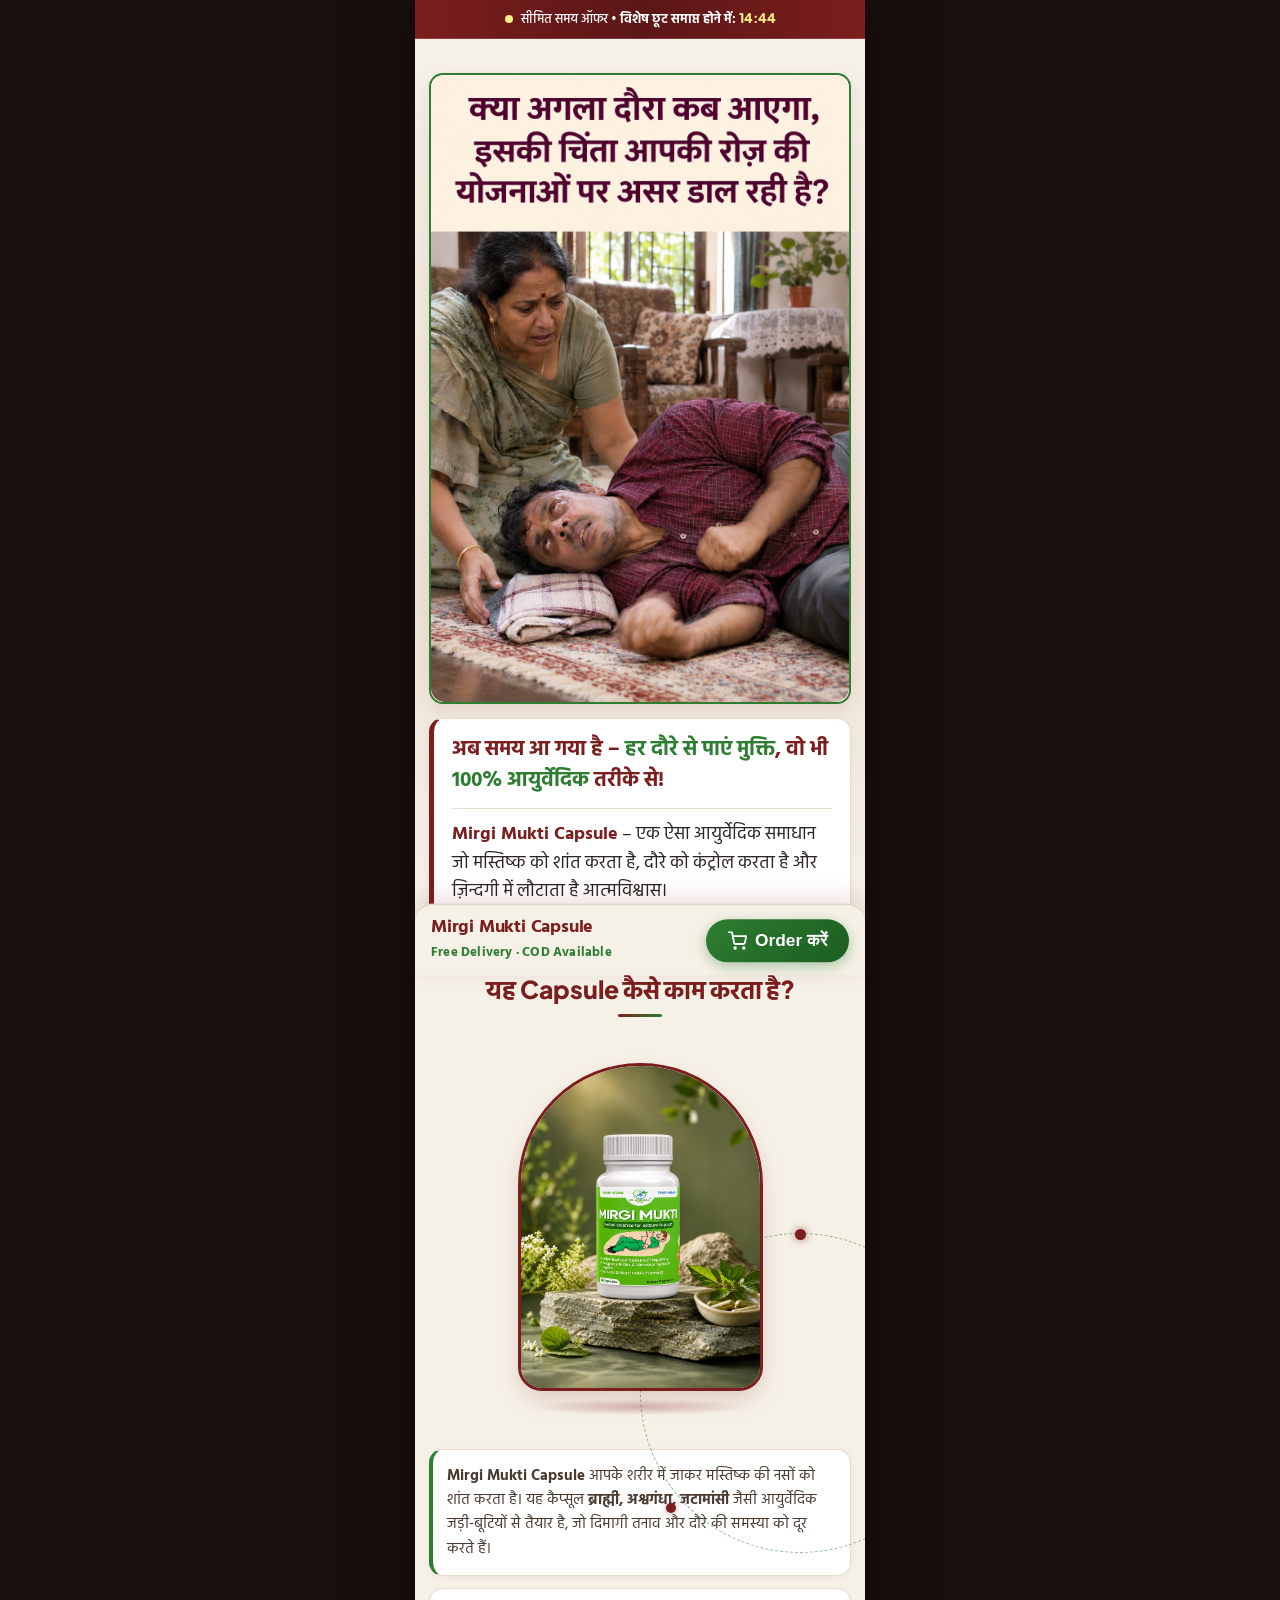
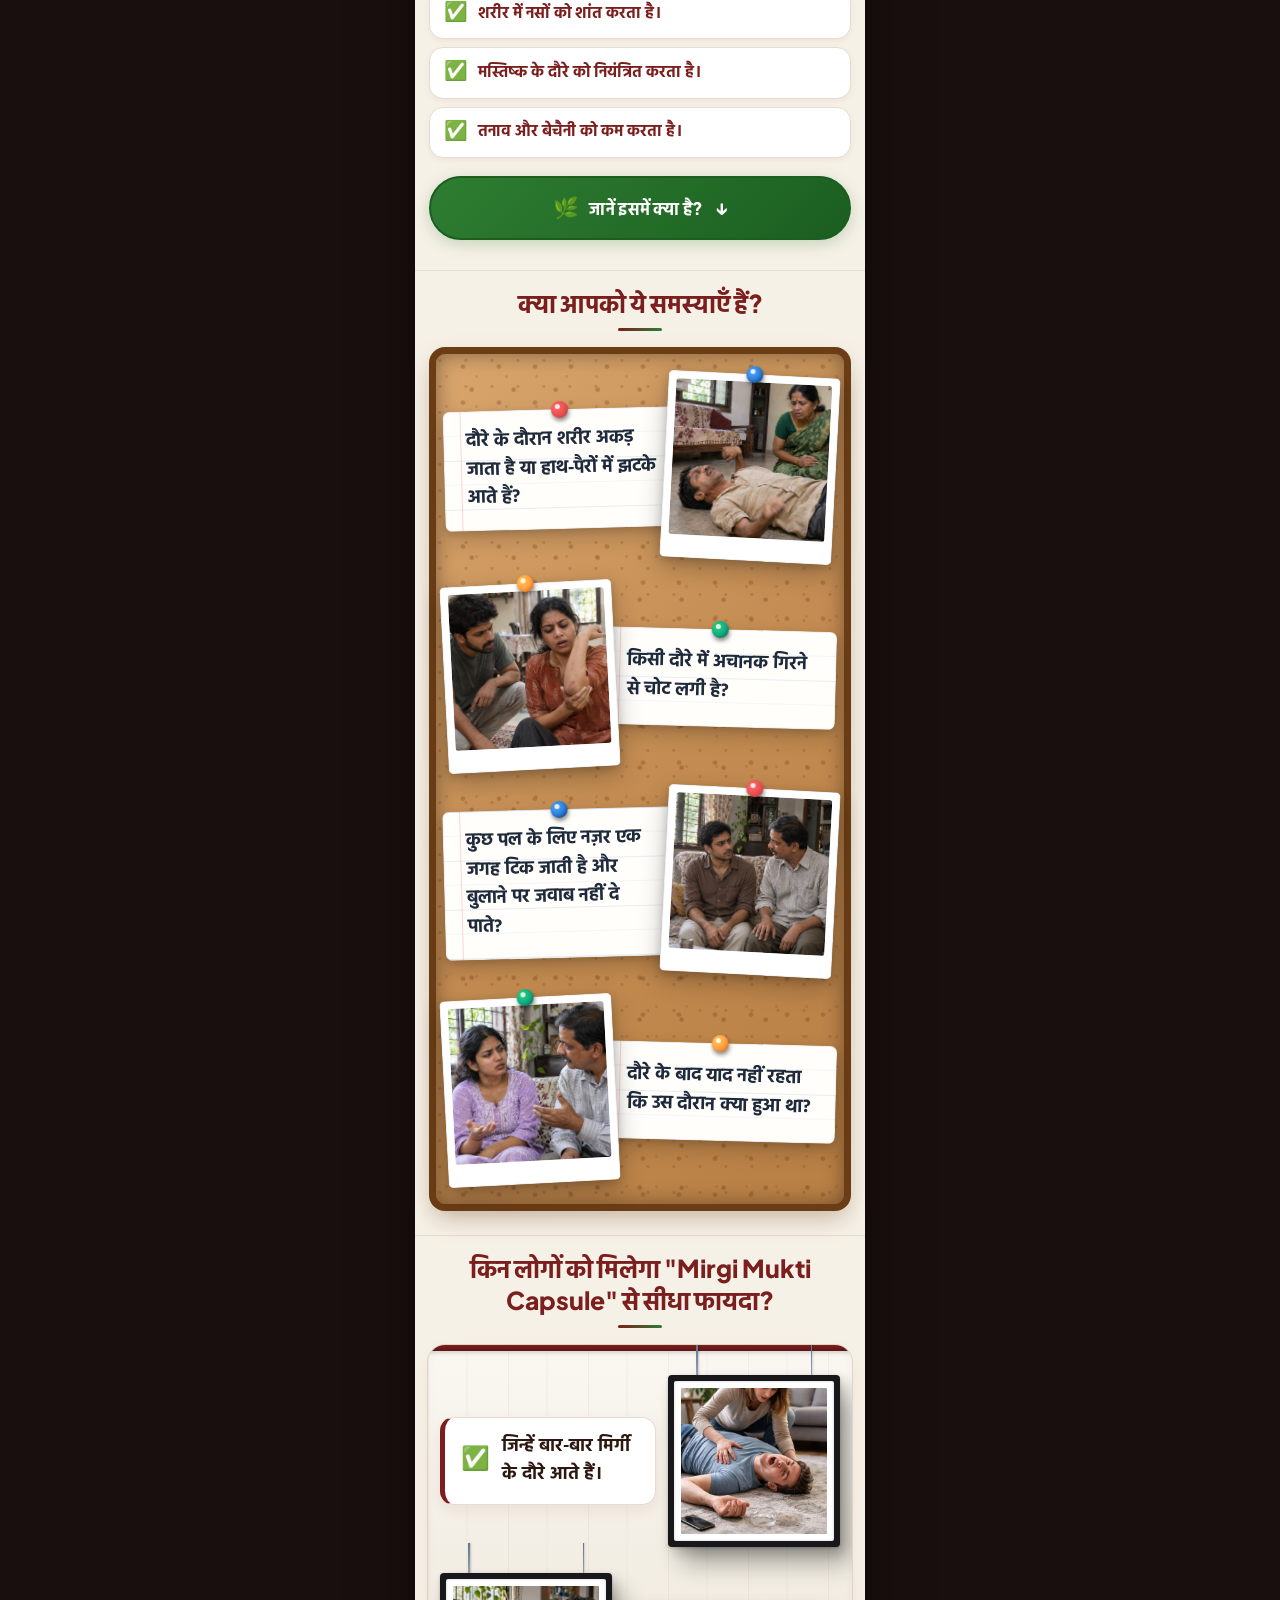
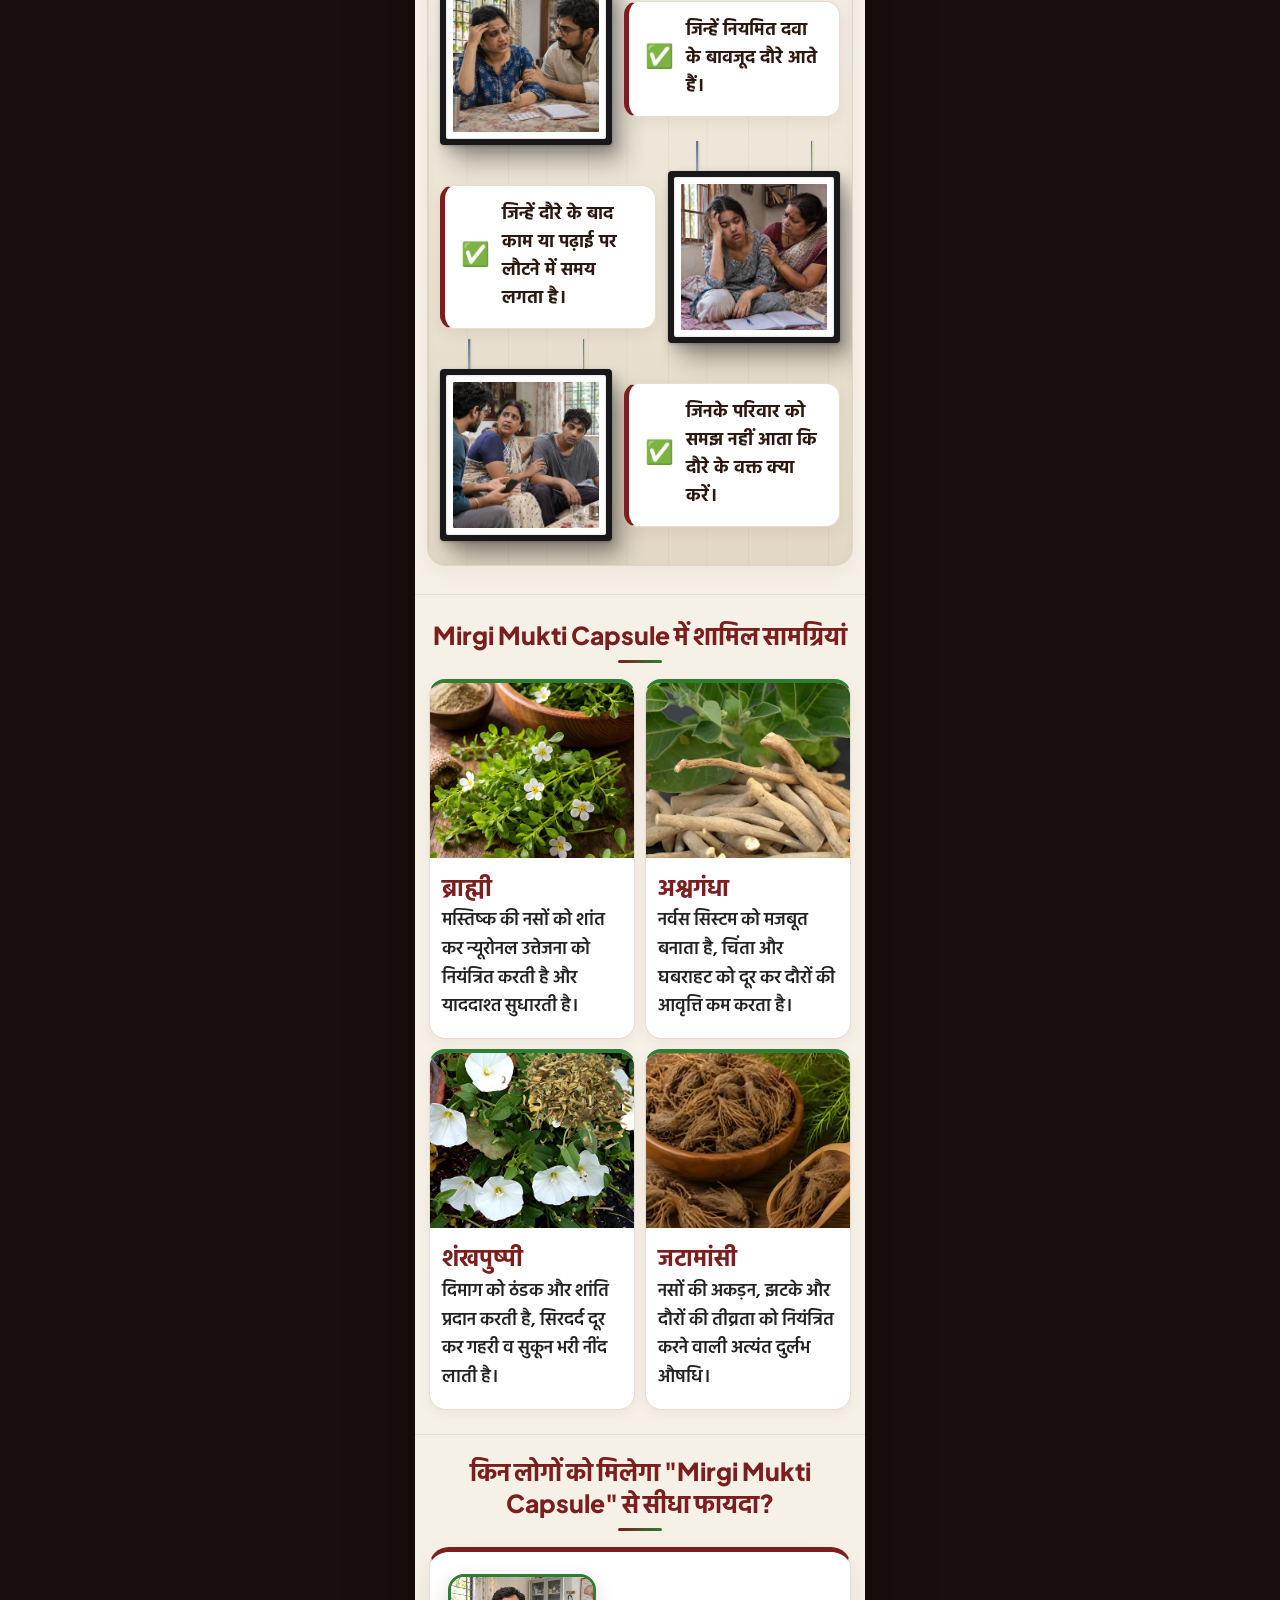
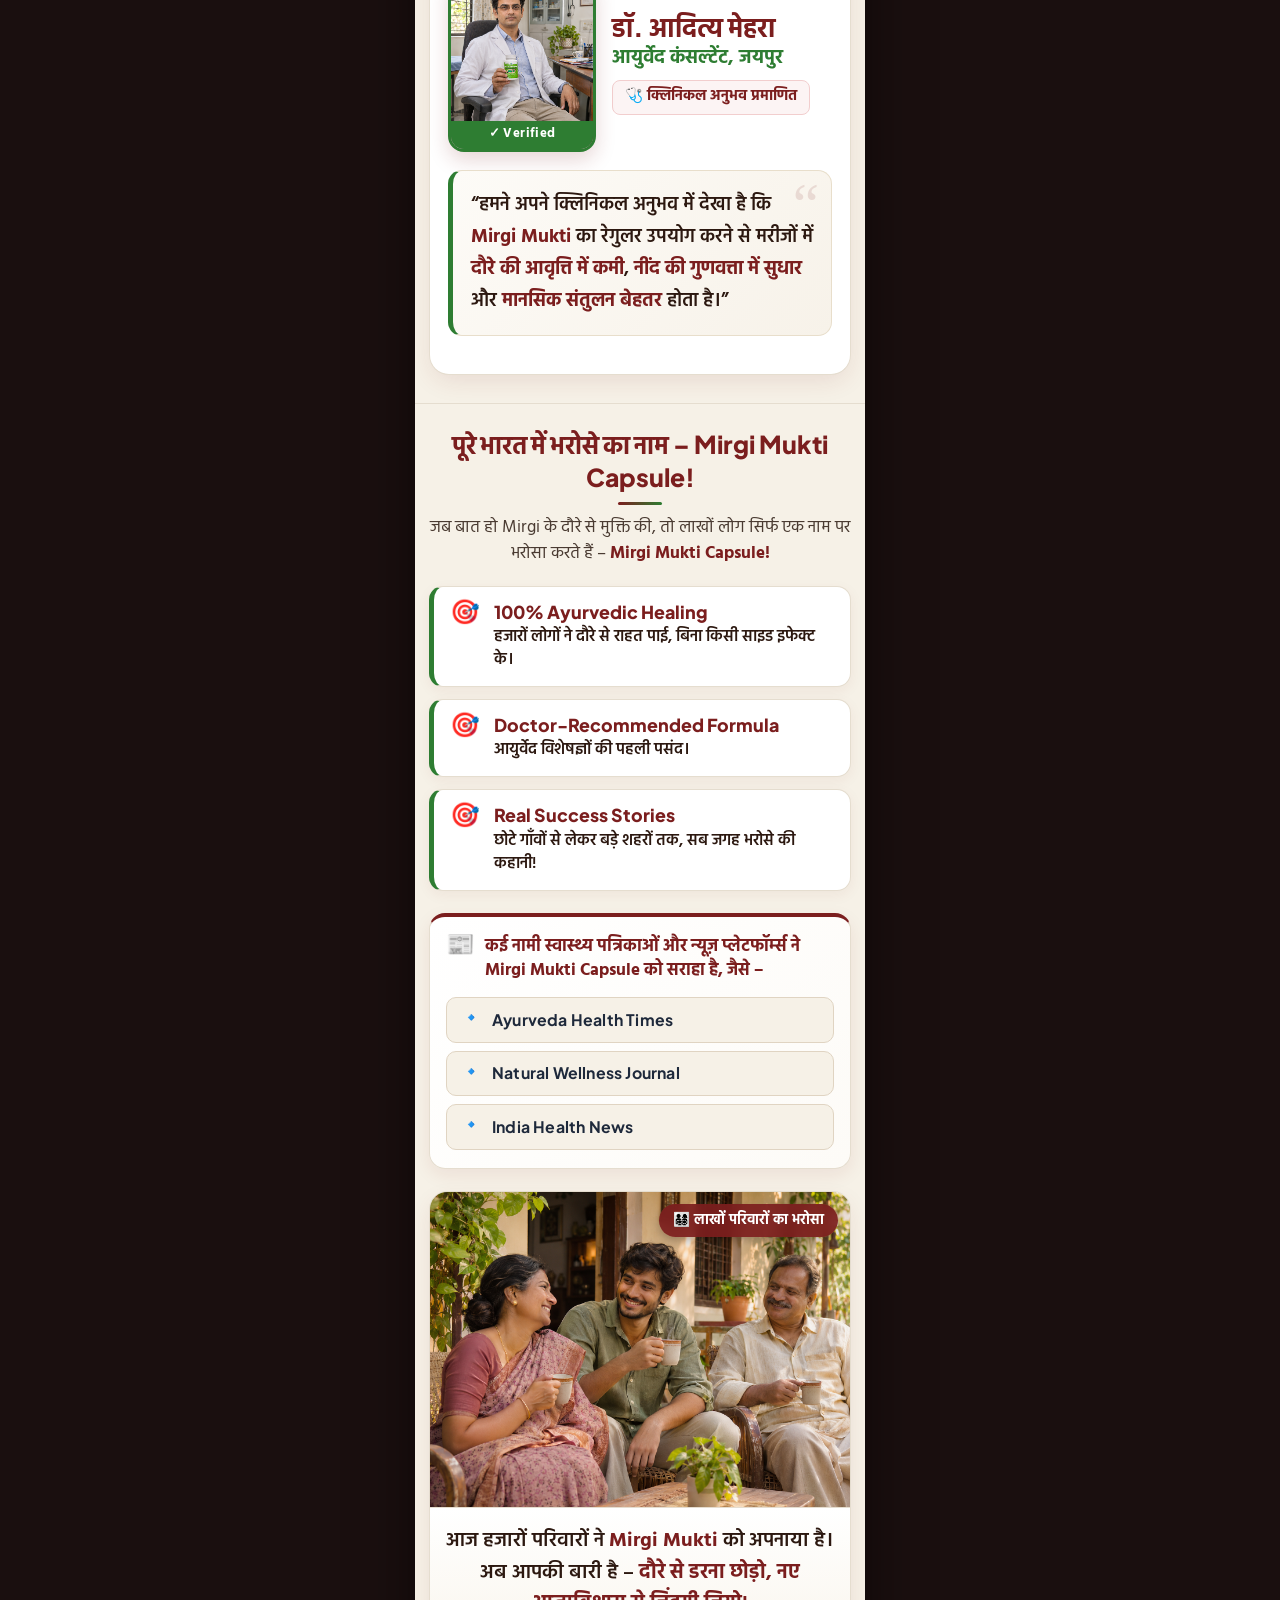
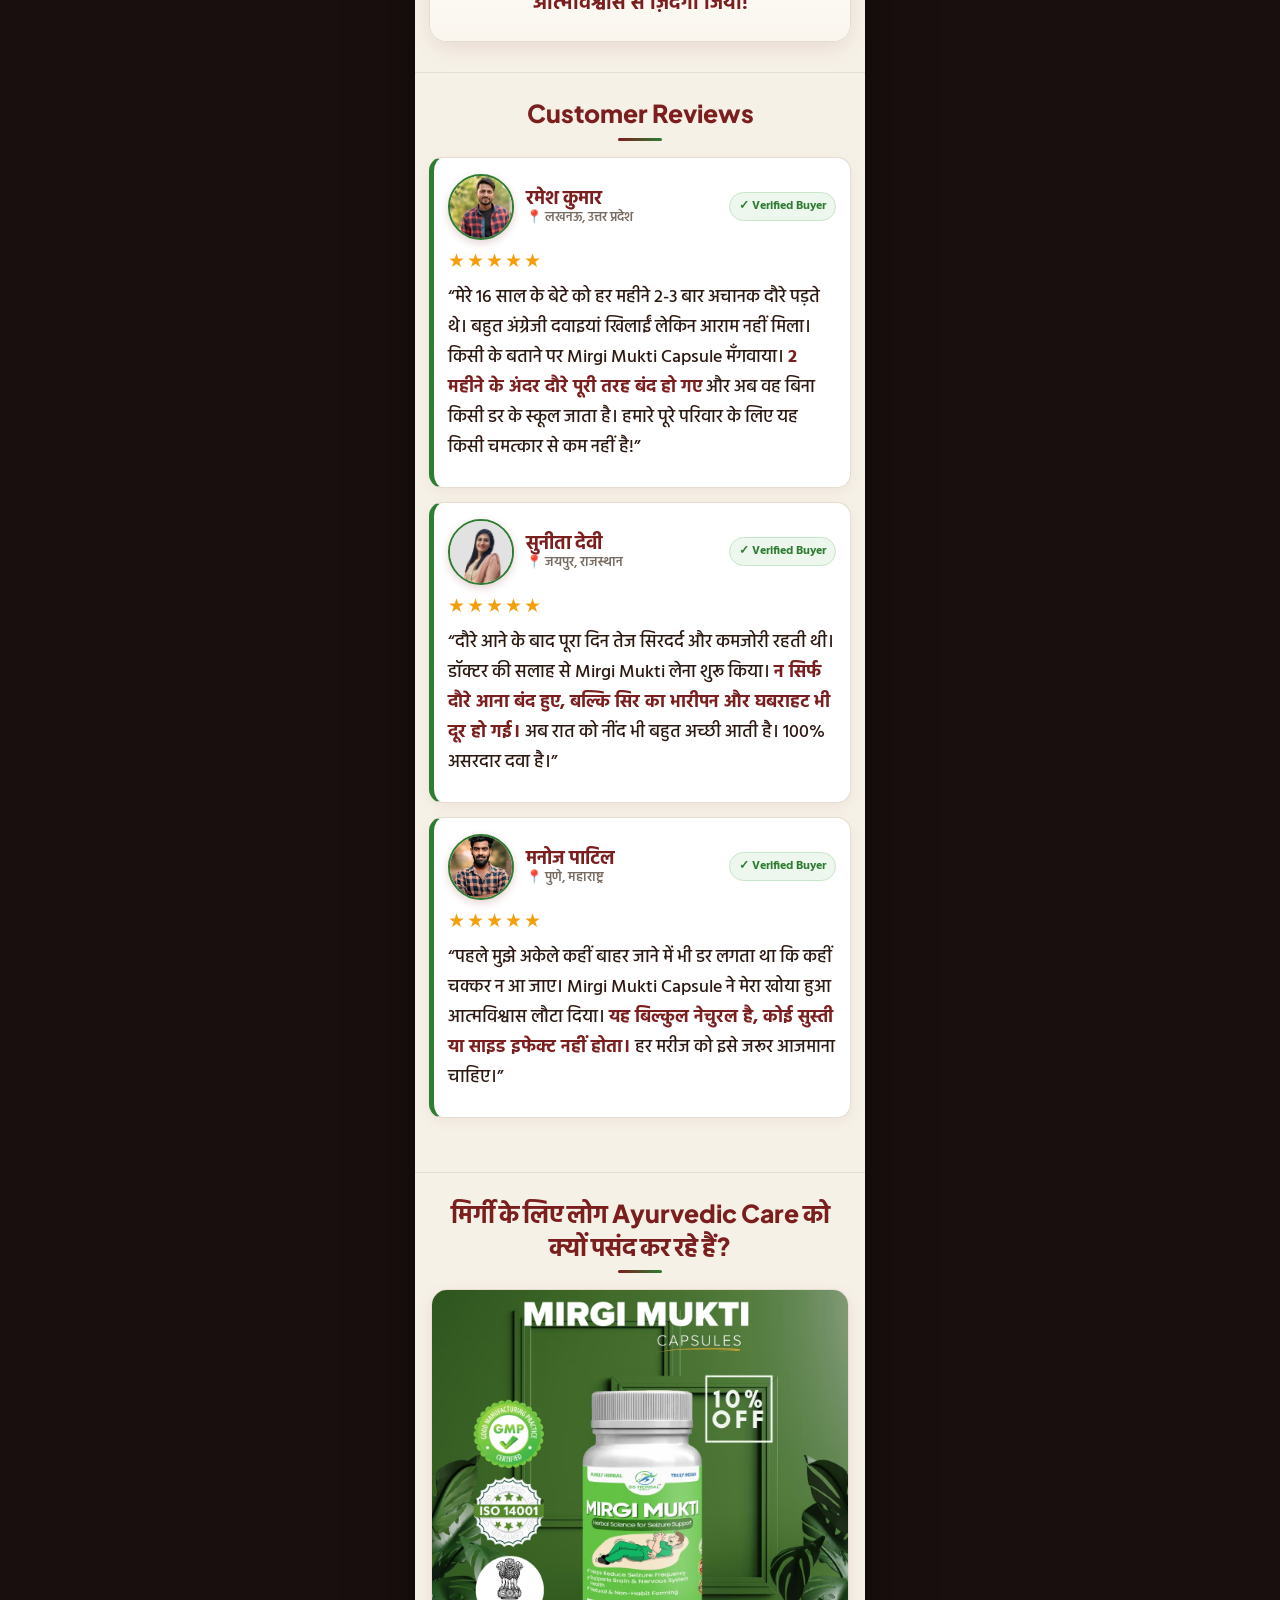
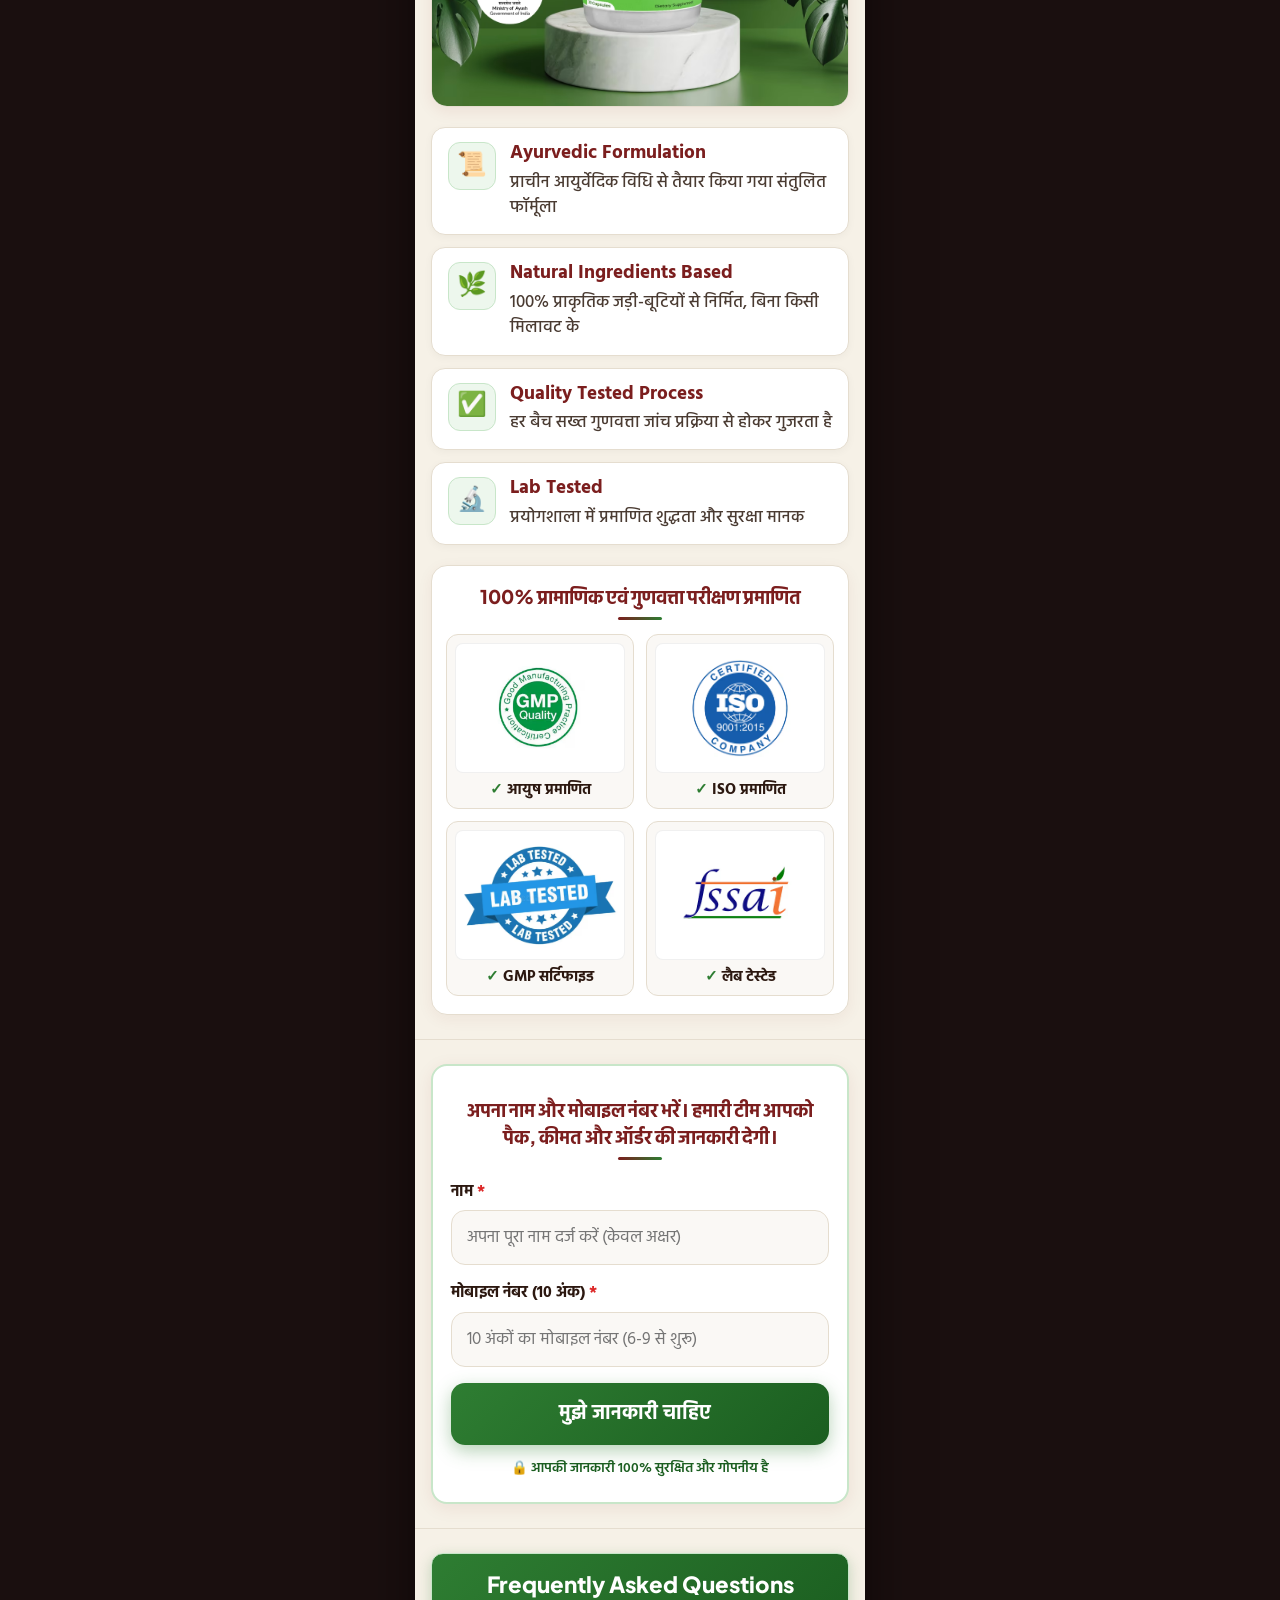
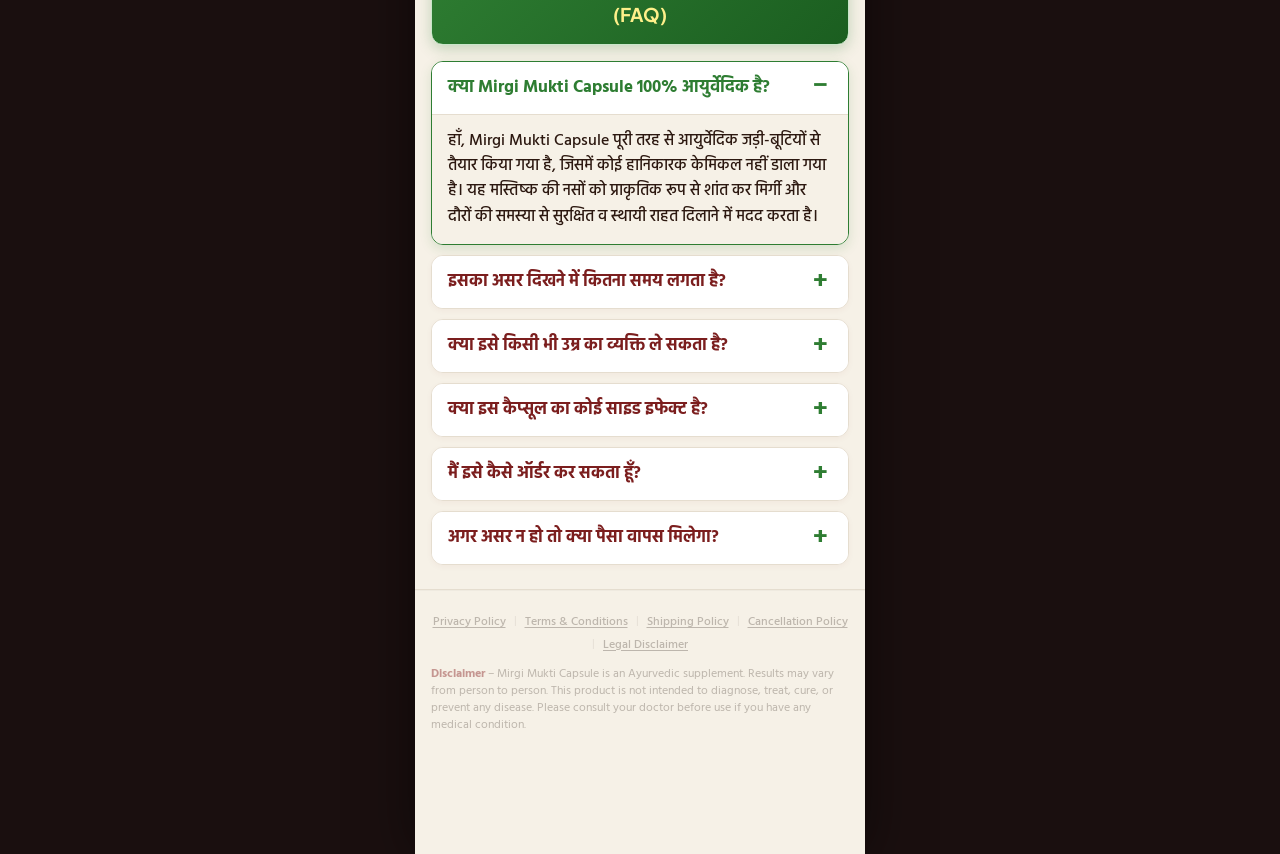
==== index.html @ 15e10ee5 "first commit" ====
<!DOCTYPE html>
<html lang="hi">
<head>
  <meta charset="UTF-8">
  <meta name="viewport" content="width=device-width, initial-scale=1.0, maximum-scale=1.0, user-scalable=no">
  <title>Mirgi Mukti Capsule – हर दौरे से पाएं मुक्ति, वो भी 100% आयुर्वेदिक तरीके से!</title>
  <meta name="description" content="Mirgi Mukti Capsule – मस्तिष्क को शांत करता है, दौरे को कंट्रोल करता है और ज़िन्दगी में लौटाता है आत्मविश्वास।">
  <link rel="preconnect" href="https://fonts.googleapis.com">
  <link rel="preconnect" href="https://fonts.gstatic.com" crossorigin>
  <link href="https://fonts.googleapis.com/css2?family=Hind:wght@400;500;600;700&family=Plus+Jakarta+Sans:wght@500;600;700;800&display=swap" rel="stylesheet">
  <link rel="stylesheet" href="style.css">
</head>
<body>

  <!-- MOBILE-FIRST 450PX APP CONTAINER -->
  <div class="mobile-app-shell">

    <!-- TOP URGENCY STRIP -->
    <div class="top-bar">
      <div class="top-bar-inner">
        <span class="warning-pulse"></span>
        <span class="top-bar-text">सीमित समय ऑफर • <strong>विशेष छूट समाप्त होने में:</strong> <span class="timer-countdown" id="topTimer">14:48</span></span>
      </div>
    </div>

    <main class="main-content">

      <!-- SECTION 1: MAIN HOOK & HERO -->
      <section class="section hero-section">

        <div class="img-card-wrapper hero-img-wrap">
          <img src="Images/banner.png" alt="क्या अगला दौरा कब आएगा, इसकी चिंता आपकी रोज़ की योजनाओं पर असर डाल रही है?" class="lp-img">
        </div>

        <div class="highlight-speech-card">
          <p class="tagline-primary">
            अब समय आ गया है – <strong>हर दौरे से पाएं मुक्ति</strong>, वो भी <strong>100% आयुर्वेदिक</strong> तरीके से!
          </p>
          <div class="divider-line"></div>
          <p class="product-summary">
            <strong>Mirgi Mukti Capsule</strong> – एक ऐसा आयुर्वेदिक समाधान जो मस्तिष्क को शांत करता है, दौरे को कंट्रोल करता है और ज़िन्दगी में लौटाता है आत्मविश्वास।
          </p>
        </div>
      </section>

      <!-- SECTION 2: HOW IT WORKS -->
      <section class="section how-it-works-section">
        <div class="section-heading-box">
          <h2 class="section-heading">यह Capsule कैसे काम करता है?</h2>
          <div class="heading-accent"></div>
        </div>

        <!-- PRODUCT ARCH SHOWCASE WITH ROTATING ORBIT ANIMATION -->
        <div class="product-arch-container">
          <div class="rotating-orbit-circle">
            <span class="orbit-dot dot-1"></span>
            <span class="orbit-dot dot-2"></span>
            <span class="orbit-dot dot-3"></span>
          </div>

          <div class="arch-window-frame">
            <img src="Images/mirgi-mukti-bottle.jpg" alt="Mirgi Mukti Capsules" class="arch-bottle-img">
          </div>

          <div class="arch-base-shadow"></div>
        </div>

        <div class="info-card">
          <p>
            <strong>Mirgi Mukti Capsule</strong> आपके शरीर में जाकर मस्तिष्क की नसों को शांत करता है। यह कैप्सूल <strong>ब्राह्मी, अश्वगंधा, जटामांसी</strong> जैसी आयुर्वेदिक जड़ी-बूटियों से तैयार है, जो दिमागी तनाव और दौरे की समस्या को दूर करते हैं।
          </p>
        </div>

        <div class="check-cards-stack">
          <div class="check-card">
            <span class="check-icon">✅</span>
            <span class="check-text">शरीर में नसों को शांत करता है।</span>
          </div>
          <div class="check-card">
            <span class="check-icon">✅</span>
            <span class="check-text">मस्तिष्क के दौरे को नियंत्रित करता है।</span>
          </div>
          <div class="check-card">
            <span class="check-icon">✅</span>
            <span class="check-text">तनाव और बेचैनी को कम करता है।</span>
          </div>
        </div>

        <!-- INGREDIENTS SECTION JUMP BUTTON -->
        <div class="ingredients-toggle-container">
          <a href="#ingredientsSection" class="btn-ingredients-toggle" id="toggleIngredientsBtn">
            <span class="btn-ing-icon">🌿</span>
            <span class="btn-ing-text">जानें इसमें क्या है?</span>
            <span class="btn-ing-arrow">↓</span>
          </a>
        </div>
      </section>

      <!-- SECTION 3: CORKBOARD PROBLEMS SECTION -->
      <section class="section corkboard-section">
        <div class="section-heading-box">
          <h2 class="section-heading">क्या आपको ये समस्याएँ हैं?</h2>
          <div class="heading-accent"></div>
        </div>

        <div class="corkboard-frame">
          <div class="corkboard-surface">

            <!-- Problem 1: Note Left, Polaroid Right -->
            <div class="pin-item pin-layout-note-left">
              <div class="pinned-note-card">
                <span class="thumbtack tack-red"></span>
                <p class="note-card-text">दौरे के दौरान शरीर अकड़ जाता है या हाथ-पैरों में झटके आते हैं?</p>
              </div>
              <div class="pinned-polaroid">
                <span class="thumbtack tack-blue"></span>
                <div class="polaroid-img-box">
                  <img src="Images/3.1.png" alt="दौरे के दौरान शरीर अकड़ जाना" loading="lazy">
                </div>
              </div>
            </div>

            <!-- Problem 2: Polaroid Left, Note Right -->
            <div class="pin-item pin-layout-polaroid-left">
              <div class="pinned-polaroid">
                <span class="thumbtack tack-yellow"></span>
                <div class="polaroid-img-box">
                  <img src="Images/3.2.png" alt="अचानक गिरने से चोट लगना" loading="lazy">
                </div>
              </div>
              <div class="pinned-note-card">
                <span class="thumbtack tack-green"></span>
                <p class="note-card-text">किसी दौरे में अचानक गिरने से चोट लगी है?</p>
              </div>
            </div>

            <!-- Problem 3: Note Left, Polaroid Right -->
            <div class="pin-item pin-layout-note-left">
              <div class="pinned-note-card">
                <span class="thumbtack tack-blue"></span>
                <p class="note-card-text">कुछ पल के लिए नज़र एक जगह टिक जाती है और बुलाने पर जवाब नहीं दे पाते?</p>
              </div>
              <div class="pinned-polaroid">
                <span class="thumbtack tack-red"></span>
                <div class="polaroid-img-box">
                  <img src="Images/3.3.png" alt="नज़र टिक जाना और जवाब न दे पाना" loading="lazy">
                </div>
              </div>
            </div>

            <!-- Problem 4: Polaroid Left, Note Right -->
            <div class="pin-item pin-layout-polaroid-left">
              <div class="pinned-polaroid">
                <span class="thumbtack tack-green"></span>
                <div class="polaroid-img-box">
                  <img src="Images/3.4.png" alt="दौरे के बाद याद न रहना" loading="lazy">
                </div>
              </div>
              <div class="pinned-note-card">
                <span class="thumbtack tack-yellow"></span>
                <p class="note-card-text">दौरे के बाद याद नहीं रहता कि उस दौरान क्या हुआ था?</p>
              </div>
            </div>

          </div>
        </div>
      </section>

      <!-- SECTION 4: WHO BENEFITS - GALLERY WALL DESIGN -->
      <section class="section gallery-wall-section">
        <div class="section-heading-box">
          <h2 class="section-heading">किन लोगों को मिलेगा "Mirgi Mukti Capsule" से सीधा फायदा?</h2>
          <div class="heading-accent"></div>
        </div>

        <div class="gallery-wall-container">
          <div class="gallery-wall-surface">

            <!-- Item 1: Frame Right, Text Left -->
            <div class="gallery-row gallery-row-right">
              <div class="gallery-caption-card">
                <span class="gallery-check-badge">✅</span>
                <p class="gallery-caption-text">जिन्हें बार-बार मिर्गी के दौरे आते हैं।</p>
              </div>
              <div class="hanging-frame-wrap frame-1">
                <div class="hanging-wires"></div>
                <div class="art-frame">
                  <div class="art-matting">
                    <img src="Images/44.1.webp" alt="बार-बार मिर्गी के दौरे" loading="lazy">
                  </div>
                </div>
              </div>
            </div>

            <!-- Item 2: Frame Left, Text Right -->
            <div class="gallery-row gallery-row-left">
              <div class="hanging-frame-wrap frame-2">
                <div class="hanging-wires"></div>
                <div class="art-frame">
                  <div class="art-matting">
                    <img src="Images/44.2.png" alt="नियमित दवा के बावजूद दौरे" loading="lazy">
                  </div>
                </div>
              </div>
              <div class="gallery-caption-card">
                <span class="gallery-check-badge">✅</span>
                <p class="gallery-caption-text">जिन्हें नियमित दवा के बावजूद दौरे आते हैं।</p>
              </div>
            </div>

            <!-- Item 3: Frame Right, Text Left -->
            <div class="gallery-row gallery-row-right">
              <div class="gallery-caption-card">
                <span class="gallery-check-badge">✅</span>
                <p class="gallery-caption-text">जिन्हें दौरे के बाद काम या पढ़ाई पर लौटने में समय लगता है।</p>
              </div>
              <div class="hanging-frame-wrap frame-3">
                <div class="hanging-wires"></div>
                <div class="art-frame">
                  <div class="art-matting">
                    <img src="Images/44.3.png" alt="दौरे के बाद काम या पढ़ाई पर लौटने में समय" loading="lazy">
                  </div>
                </div>
              </div>
            </div>

            <!-- Item 4: Frame Left, Text Right -->
            <div class="gallery-row gallery-row-left">
              <div class="hanging-frame-wrap frame-4">
                <div class="hanging-wires"></div>
                <div class="art-frame">
                  <div class="art-matting">
                    <img src="Images/44.4.png" alt="परिवार की चिंता व मार्गदर्शन" loading="lazy">
                  </div>
                </div>
              </div>
              <div class="gallery-caption-card">
                <span class="gallery-check-badge">✅</span>
                <p class="gallery-caption-text">जिनके परिवार को समझ नहीं आता कि दौरे के वक्त क्या करें।</p>
              </div>
            </div>

          </div>
        </div>
      </section>

      <!-- SECTION: 4 AYURVEDIC INGREDIENTS -->
      <section class="section ingredients-section" id="ingredientsSection">
        <div class="section-heading-box">
          <h2 class="section-heading">Mirgi Mukti Capsule में शामिल सामग्रियां</h2>
          <div class="heading-accent"></div>
        </div>

        <div class="ingredients-grid">

          <!-- Ingredient 1: Brahmi -->
          <div class="ingredient-card">
            <div class="ingredient-img-wrap">
              <img src="Images/brahmi.avif" alt="ब्राह्मी" class="ingredient-img" loading="lazy">
            </div>
            <div class="ingredient-content">
              <h3 class="ingredient-title">ब्राह्मी</h3>
              <p class="ingredient-desc">मस्तिष्क की नसों को शांत कर न्यूरोनल उत्तेजना को नियंत्रित करती है और याददाश्त सुधारती है।</p>
            </div>
          </div>

          <!-- Ingredient 2: Ashwagandha -->
          <div class="ingredient-card">
            <div class="ingredient-img-wrap">
              <img src="Images/ashwagandha.avif" alt="अश्वगंधा" class="ingredient-img" loading="lazy">
            </div>
            <div class="ingredient-content">
              <h3 class="ingredient-title">अश्वगंधा</h3>
              <p class="ingredient-desc">नर्वस सिस्टम को मजबूत बनाता है, चिंता और घबराहट को दूर कर दौरों की आवृत्ति कम करता है।</p>
            </div>
          </div>

          <!-- Ingredient 3: Shankhpushpi -->
          <div class="ingredient-card">
            <div class="ingredient-img-wrap">
              <img src="Images/shankhpushpi.avif" alt="शंखपुष्पी" class="ingredient-img" loading="lazy">
            </div>
            <div class="ingredient-content">
              <h3 class="ingredient-title">शंखपुष्पी</h3>
              <p class="ingredient-desc">दिमाग को ठंडक और शांति प्रदान करती है, सिरदर्द दूर कर गहरी व सुकून भरी नींद लाती है।</p>
            </div>
          </div>

          <!-- Ingredient 4: Jatamansi -->
          <div class="ingredient-card">
            <div class="ingredient-img-wrap">
              <img src="Images/jatamansi.avif" alt="जटामांसी" class="ingredient-img" loading="lazy">
            </div>
            <div class="ingredient-content">
              <h3 class="ingredient-title">जटामांसी</h3>
              <p class="ingredient-desc">नसों की अकड़न, झटके और दौरों की तीव्रता को नियंत्रित करने वाली अत्यंत दुर्लभ औषधि।</p>
            </div>
          </div>

        </div>
      </section>

      <!-- SECTION 5: DOCTOR ENDORSEMENT -->
      <section class="section doctor-section">
        <div class="section-heading-box">
          <h2 class="section-heading">किन लोगों को मिलेगा "Mirgi Mukti Capsule" से सीधा फायदा?</h2>
          <div class="heading-accent"></div>
        </div>

        <div class="doctor-card">
          <div class="doctor-profile-header">
            <div class="doctor-img-wrap">
              <img src="Images/doctor.png" alt="डॉ. आदित्य मेहरा - आयुर्वेद कंसल्टेंट" class="doctor-photo" loading="lazy">
              <span class="verified-badge">✓ Verified</span>
            </div>
            <div class="doctor-info">
              <h3 class="doctor-name">डॉ. आदित्य मेहरा</h3>
              <p class="doctor-designation">आयुर्वेद कंसल्टेंट, जयपुर</p>
              <div class="doctor-exp-pill">
                <span>🩺 क्लिनिकल अनुभव प्रमाणित</span>
              </div>
            </div>
          </div>

          <div class="doctor-quote-box">
            <div class="quote-mark-icon">“</div>
            <p class="doctor-quote-text">
              “हमने अपने क्लिनिकल अनुभव में देखा है कि <strong>Mirgi Mukti</strong> का रेगुलर उपयोग करने से मरीजों में <strong>दौरे की आवृत्ति में कमी</strong>, <strong>नींद की गुणवत्ता में सुधार</strong> और <strong>मानसिक संतुलन बेहतर</strong> होता है।”
            </p>
          </div>
        </div>
      </section>

      <!-- SECTION 6: NATIONWIDE TRUST & MEDIA RECOGNITION -->
      <section class="section nationwide-trust-section">
        <div class="section-heading-box">
          <h2 class="section-heading">पूरे भारत में भरोसे का नाम – Mirgi Mukti Capsule!</h2>
          <div class="heading-accent"></div>
          <p class="trust-subtitle">
            जब बात हो Mirgi के दौरे से मुक्ति की, तो लाखों लोग सिर्फ एक नाम पर भरोसा करते हैं – <strong>Mirgi Mukti Capsule!</strong>
          </p>
        </div>

        <!-- 3 TRUST PILLARS -->
        <div class="trust-pillars-stack">
          <div class="trust-pillar-card">
            <div class="pillar-icon-box">🎯</div>
            <div class="pillar-content">
              <h4 class="pillar-title">100% Ayurvedic Healing</h4>
              <p class="pillar-desc">हजारों लोगों ने दौरे से राहत पाई, बिना किसी साइड इफेक्ट के।</p>
            </div>
          </div>

          <div class="trust-pillar-card">
            <div class="pillar-icon-box">🎯</div>
            <div class="pillar-content">
              <h4 class="pillar-title">Doctor-Recommended Formula</h4>
              <p class="pillar-desc">आयुर्वेद विशेषज्ञों की पहली पसंद।</p>
            </div>
          </div>

          <div class="trust-pillar-card">
            <div class="pillar-icon-box">🎯</div>
            <div class="pillar-content">
              <h4 class="pillar-title">Real Success Stories</h4>
              <p class="pillar-desc">छोटे गाँवों से लेकर बड़े शहरों तक, सब जगह भरोसे की कहानी!</p>
            </div>
          </div>
        </div>

        <!-- MEDIA & PRESS RECOGNITION BOX -->
        <div class="media-recognition-box">
          <div class="media-header">
            <span class="media-header-icon">📰</span>
            <h4 class="media-header-title">कई नामी स्वास्थ्य पत्रिकाओं और न्यूज़ प्लेटफॉर्म्स ने Mirgi Mukti Capsule को सराहा है, जैसे –</h4>
          </div>
          <div class="media-badges-grid">
            <div class="media-badge-pill">
              <span class="badge-bullet">🔹</span>
              <span class="badge-name">Ayurveda Health Times</span>
            </div>
            <div class="media-badge-pill">
              <span class="badge-bullet">🔹</span>
              <span class="badge-name">Natural Wellness Journal</span>
            </div>
            <div class="media-badge-pill">
              <span class="badge-bullet">🔹</span>
              <span class="badge-name">India Health News</span>
            </div>
          </div>
        </div>

        <!-- HAPPY FAMILY TRUST SHOWCASE (FAMILY.PNG) -->
        <div class="family-trust-card">
          <div class="family-img-wrapper">
            <img src="Images/family.png" alt="हजारों खुशहाल परिवार - Mirgi Mukti Capsule" class="family-img" loading="lazy">
            <div class="family-img-badge">
              <span>👨‍👩‍👧‍👦 लाखों परिवारों का भरोसा</span>
            </div>
          </div>
          <div class="family-cta-box">
            <p class="family-closing-text">
              आज हजारों परिवारों ने <strong>Mirgi Mukti</strong> को अपनाया है। अब आपकी बारी है – <strong>दौरे से डरना छोड़ो, नए आत्मविश्वास से ज़िंदगी जियो!</strong>
            </p>
          </div>
        </div>
      </section>

      <!-- SECTION 7: CUSTOMER REVIEWS -->
      <section class="section customer-reviews-section">
        <div class="section-heading-box">
          <h2 class="section-heading">Customer Reviews</h2>
          <div class="heading-accent"></div>
        </div>

        <!-- REVIEWS CARDS STACK -->
        <div class="reviews-stack">

          <!-- Review 1 -->
          <div class="customer-review-card">
            <div class="rev-header">
              <img src="Images/r2.jpg" alt="रमेश कुमार" class="rev-avatar-img">
              <div class="rev-user-meta">
                <h4 class="rev-author-name">रमेश कुमार</h4>
                <span class="rev-location">📍 लखनऊ, उत्तर प्रदेश</span>
              </div>
              <span class="rev-verified-pill">✓ Verified Buyer</span>
            </div>
            <div class="rev-stars">★★★★★</div>
            <p class="rev-body-text">
              “मेरे 16 साल के बेटे को हर महीने 2-3 बार अचानक दौरे पड़ते थे। बहुत अंग्रेजी दवाइयां खिलाईं लेकिन आराम नहीं मिला। किसी के बताने पर Mirgi Mukti Capsule मँगवाया। <strong>2 महीने के अंदर दौरे पूरी तरह बंद हो गए</strong> और अब वह बिना किसी डर के स्कूल जाता है। हमारे पूरे परिवार के लिए यह किसी चमत्कार से कम नहीं है!”
            </p>
          </div>

          <!-- Review 2 -->
          <div class="customer-review-card">
            <div class="rev-header">
              <img src="Images/r3.jpg" alt="सुनीता देवी" class="rev-avatar-img">
              <div class="rev-user-meta">
                <h4 class="rev-author-name">सुनीता देवी</h4>
                <span class="rev-location">📍 जयपुर, राजस्थान</span>
              </div>
              <span class="rev-verified-pill">✓ Verified Buyer</span>
            </div>
            <div class="rev-stars">★★★★★</div>
            <p class="rev-body-text">
              “दौरे आने के बाद पूरा दिन तेज सिरदर्द और कमजोरी रहती थी। डॉक्टर की सलाह से Mirgi Mukti लेना शुरू किया। <strong>न सिर्फ दौरे आना बंद हुए, बल्कि सिर का भारीपन और घबराहट भी दूर हो गई।</strong> अब रात को नींद भी बहुत अच्छी आती है। 100% असरदार दवा है।”
            </p>
          </div>

          <!-- Review 3 -->
          <div class="customer-review-card">
            <div class="rev-header">
              <img src="Images/3.jpg" alt="मनोज पाटिल" class="rev-avatar-img">
              <div class="rev-user-meta">
                <h4 class="rev-author-name">मनोज पाटिल</h4>
                <span class="rev-location">📍 पुणे, महाराष्ट्र</span>
              </div>
              <span class="rev-verified-pill">✓ Verified Buyer</span>
            </div>
            <div class="rev-stars">★★★★★</div>
            <p class="rev-body-text">
              “पहले मुझे अकेले कहीं बाहर जाने में भी डर लगता था कि कहीं चक्कर न आ जाए। Mirgi Mukti Capsule ने मेरा खोया हुआ आत्मविश्वास लौटा दिया। <strong>यह बिल्कुल नेचुरल है, कोई सुस्ती या साइड इफेक्ट नहीं होता।</strong> हर मरीज को इसे जरूर आजमाना चाहिए।”
            </p>
          </div>

        </div>

      </section>

      <!-- SECTION 8: CERTIFIED & TRUSTED -->
      <section class="section certified-trusted-section">
        <div class="section-heading-box">
          <h2 class="section-heading">मिर्गी के लिए लोग Ayurvedic Care को क्यों पसंद कर रहे हैं?</h2>
          <div class="heading-accent"></div>
        </div>

        <!-- CERTIFIED BANNER IMAGE CARD -->
        <div class="cert-image-card">
          <img src="Images/1231242.avif" alt="Certified &amp; Trusted Ayurvedic Care" class="cert-banner-img" loading="lazy">
        </div>

        <!-- 4 CERTIFIED & TRUSTED FEATURES -->
        <div class="cert-features-grid">
          
          <div class="cert-feature-card">
            <div class="cert-feat-icon-box">📜</div>
            <div class="cert-feat-content">
              <h4 class="cert-feat-title">Ayurvedic Formulation</h4>
              <p class="cert-feat-desc">प्राचीन आयुर्वेदिक विधि से तैयार किया गया संतुलित फॉर्मूला</p>
            </div>
          </div>

          <div class="cert-feature-card">
            <div class="cert-feat-icon-box">🌿</div>
            <div class="cert-feat-content">
              <h4 class="cert-feat-title">Natural Ingredients Based</h4>
              <p class="cert-feat-desc">100% प्राकृतिक जड़ी-बूटियों से निर्मित, बिना किसी मिलावट के</p>
            </div>
          </div>

          <div class="cert-feature-card">
            <div class="cert-feat-icon-box">✅</div>
            <div class="cert-feat-content">
              <h4 class="cert-feat-title">Quality Tested Process</h4>
              <p class="cert-feat-desc">हर बैच सख्त गुणवत्ता जांच प्रक्रिया से होकर गुजरता है</p>
            </div>
          </div>

          <div class="cert-feature-card">
            <div class="cert-feat-icon-box">🔬</div>
            <div class="cert-feat-content">
              <h4 class="cert-feat-title">Lab Tested</h4>
              <p class="cert-feat-desc">प्रयोगशाला में प्रमाणित शुद्धता और सुरक्षा मानक</p>
            </div>
          </div>

        </div>

        <!-- CERTIFICATES SHOWCASE GALLERY -->
        <div class="certificates-showcase-box">
          <div class="cert-showcase-header">
            <h3 class="cert-showcase-title">100% प्रामाणिक एवं गुणवत्ता परीक्षण प्रमाणित</h3>
            <div class="heading-accent"></div>
          </div>

          <div class="certificates-grid">
            
            <!-- Certificate 1: Ayush -->
            <div class="certificate-card">
              <div class="certificate-img-wrap">
                <img src="Images/cert1.avif" alt="आयुष मंत्रालय प्रमाणित" class="certificate-img" loading="lazy">
              </div>
              <div class="certificate-label">
                <span class="cert-check">✓</span> आयुष प्रमाणित
              </div>
            </div>

            <!-- Certificate 2: ISO -->
            <div class="certificate-card">
              <div class="certificate-img-wrap">
                <img src="Images/iso.avif" alt="ISO 9001:2015 प्रमाणित" class="certificate-img" loading="lazy">
              </div>
              <div class="certificate-label">
                <span class="cert-check">✓</span> ISO प्रमाणित
              </div>
            </div>

            <!-- Certificate 3: GMP -->
            <div class="certificate-card">
              <div class="certificate-img-wrap">
                <img src="Images/cert4.avif" alt="GMP सर्टिफाइड" class="certificate-img" loading="lazy">
              </div>
              <div class="certificate-label">
                <span class="cert-check">✓</span> GMP सर्टिफाइड
              </div>
            </div>

            <!-- Certificate 4: Lab Tested -->
            <div class="certificate-card">
              <div class="certificate-img-wrap">
                <img src="Images/cert3.avif" alt="लैब टेस्टेड" class="certificate-img" loading="lazy">
              </div>
              <div class="certificate-label">
                <span class="cert-check">✓</span> लैब टेस्टेड
              </div>
            </div>

          </div>
        </div>

      </section>

      <!-- SECTION 9: LEAD INQUIRY FORM -->
      <section class="section form-section" id="orderFormSection">
        <div class="form-container-card">
          <div class="form-header">
            <h3 class="form-headline">अपना नाम और मोबाइल नंबर भरें। हमारी टीम आपको पैक, कीमत और ऑर्डर की जानकारी देगी।</h3>
            <div class="heading-accent"></div>
          </div>

          <form id="leadForm" onsubmit="return submitForm(event)" autocomplete="off">
            <div class="form-group">
              <label for="name">नाम <span class="required-star">*</span></label>
              <input type="text" id="name" name="cust_lead_name" placeholder="अपना पूरा नाम दर्ज करें (केवल अक्षर)" required autocomplete="off" spellcheck="false" autocapitalize="words">
            </div>

            <div class="form-group">
              <label for="phone">मोबाइल नंबर (10 अंक) <span class="required-star">*</span></label>
              <input type="tel" id="phone" name="cust_lead_mobile" placeholder="10 अंकों का मोबाइल नंबर (6-9 से शुरू)" pattern="[6-9][0-9]{9}" maxlength="10" inputmode="numeric" required autocomplete="off">
            </div>

            <button type="submit" id="submitBtn" class="btn-order-submit">
              <span>मुझे जानकारी चाहिए</span>
              <span id="btnSpinner" class="btn-spinner"></span>
            </button>

            <!-- Loading feedback -->
            <div id="loading" class="form-loading-msg">
              <span>कृपया प्रतीक्षा करें, जानकारी सबमिट हो रही है<span id="dotAnim">...</span></span>
            </div>

            <div class="form-trust-note">
              <span>🔒 आपकी जानकारी 100% सुरक्षित और गोपनीय है</span>
            </div>
          </form>
        </div>
      </section>

      <!-- SECTION 10: FREQUENTLY ASKED QUESTIONS (FAQ) -->
      <section class="section faq-section">
        <div class="faq-header-banner">
          <h2 class="faq-banner-title">Frequently Asked Questions<br><span class="faq-banner-sub">(FAQ)</span></h2>
        </div>

        <div class="faq-accordion">

          <!-- FAQ 1 -->
          <div class="faq-item active">
            <button type="button" class="faq-question-btn" aria-expanded="true">
              <span class="q-title">क्या Mirgi Mukti Capsule 100% आयुर्वेदिक है?</span>
              <span class="faq-icon"></span>
            </button>
            <div class="faq-answer-pane">
              <p>हाँ, Mirgi Mukti Capsule पूरी तरह से आयुर्वेदिक जड़ी-बूटियों से तैयार किया गया है, जिसमें कोई हानिकारक केमिकल नहीं डाला गया है। यह मस्तिष्क की नसों को प्राकृतिक रूप से शांत कर मिर्गी और दौरों की समस्या से सुरक्षित व स्थायी राहत दिलाने में मदद करता है।</p>
            </div>
          </div>

          <!-- FAQ 2 -->
          <div class="faq-item">
            <button type="button" class="faq-question-btn" aria-expanded="false">
              <span class="q-title">इसका असर दिखने में कितना समय लगता है?</span>
              <span class="faq-icon"></span>
            </button>
            <div class="faq-answer-pane">
              <p>अधिकतर लोग 7 से 10 दिनों में फर्क महसूस करने लगते हैं। बेहतर रिजल्ट्स के लिए कम से कम 30 से 60 दिन लगातार इस्तेमाल करना सलाह दी जाती है।</p>
            </div>
          </div>

          <!-- FAQ 3 -->
          <div class="faq-item">
            <button type="button" class="faq-question-btn" aria-expanded="false">
              <span class="q-title">क्या इसे किसी भी उम्र का व्यक्ति ले सकता है?</span>
              <span class="faq-icon"></span>
            </button>
            <div class="faq-answer-pane">
              <p>जी हाँ, 5 साल से ऊपर के बच्चे, युवा और बुजुर्ग – सभी इसे डॉक्टर की सलाह अनुसार ले सकते हैं।</p>
            </div>
          </div>

          <!-- FAQ 4 -->
          <div class="faq-item">
            <button type="button" class="faq-question-btn" aria-expanded="false">
              <span class="q-title">क्या इस कैप्सूल का कोई साइड इफेक्ट है?</span>
              <span class="faq-icon"></span>
            </button>
            <div class="faq-answer-pane">
              <p>नहीं, यह पूरी तरह से सुरक्षित है। लेकिन यदि आप किसी और गंभीर बीमारी का इलाज करा रहे हैं, तो उपयोग से पहले डॉक्टर से सलाह लेना बेहतर रहेगा।</p>
            </div>
          </div>

          <!-- FAQ 5 -->
          <div class="faq-item">
            <button type="button" class="faq-question-btn" aria-expanded="false">
              <span class="q-title">मैं इसे कैसे ऑर्डर कर सकता हूँ?</span>
              <span class="faq-icon"></span>
            </button>
            <div class="faq-answer-pane">
              <p>बहुत आसान है! बस ऊपर दिए गए फॉर्म में अपना नाम और मोबाइल नंबर भरें और “मुझे जानकारी चाहिए” पर क्लिक करें। हमारी हेल्थ एक्सपर्ट टीम आपसे तुरंत संपर्क करेगी और Cash on Delivery (COD) के साथ आपके घर तक ऑर्डर पहुँचाया जाएगा।</p>
            </div>
          </div>

          <!-- FAQ 6: Money Back Guarantee -->
          <div class="faq-item">
            <button type="button" class="faq-question-btn" aria-expanded="false">
              <span class="q-title">अगर असर न हो तो क्या पैसा वापस मिलेगा?</span>
              <span class="faq-icon"></span>
            </button>
            <div class="faq-answer-pane">
              <p>बिल्कुल! हमारे साथ है 100% Money-Back Guarantee। अगर 30 दिनों में फर्क न दिखे, तो बिना किसी सवाल के आपके पैसे वापस कर दिए जाएंगे। क्योंकि हमारे लिए इलाज से बढ़कर है आपका भरोसा।</p>
            </div>
          </div>

        </div>
      </section>

      <!-- SITE FOOTER: POLICY LINKS & DISCLAIMER -->
      <footer class="site-footer">
        <div class="footer-policy-links">
          <a href="#" class="policy-link" onclick="openPolicyModal('privacy'); return false;">Privacy Policy</a>
          <span class="policy-sep">|</span>
          <a href="#" class="policy-link" onclick="openPolicyModal('terms'); return false;">Terms &amp; Conditions</a>
          <span class="policy-sep">|</span>
          <a href="#" class="policy-link" onclick="openPolicyModal('shipping'); return false;">Shipping Policy</a>
          <span class="policy-sep">|</span>
          <a href="#" class="policy-link" onclick="openPolicyModal('cancellation'); return false;">Cancellation Policy</a>
          <span class="policy-sep">|</span>
          <a href="#" class="policy-link" onclick="openPolicyModal('legal'); return false;">Legal Disclaimer</a>
        </div>

        <div class="footer-disclaimer-box">
          <p class="disclaimer-text">
            <strong class="disclaimer-label">Disclaimer</strong> – Mirgi Mukti Capsule is an Ayurvedic supplement. Results may vary from person to person. This product is not intended to diagnose, treat, cure, or prevent any disease. Please consult your doctor before use if you have any medical condition.
          </p>
        </div>
      </footer>

    </main>

    <!-- STICKY BOTTOM ACTION BAR -->
    <div id="stickyBar" class="sticky-action-bar">
      <div class="sticky-inner">
        <div class="sticky-product-info">
          <div class="sticky-prod-title">Mirgi Mukti Capsule</div>
          <div class="sticky-prod-sub">Free Delivery · COD Available</div>
        </div>
        <button type="button" class="btn-sticky-order" onclick="scrollToOrderForm()">
          <svg class="cart-icon" viewBox="0 0 24 24" fill="none" stroke="currentColor" stroke-width="2.2" stroke-linecap="round" stroke-linejoin="round">
            <circle cx="9" cy="21" r="1"></circle>
            <circle cx="20" cy="21" r="1"></circle>
            <path d="M1 1h4l2.68 13.39a2 2 0 0 0 2 1.61h9.72a2 2 0 0 0 2-1.61L23 6H6"></path>
          </svg>
          <span>Order करें</span>
        </button>
      </div>
    </div>

    <!-- ORDER SUCCESS MODAL -->
    <div id="orderSuccessModal" class="modal-overlay">
      <div class="modal-box">
        <div class="modal-checkmark">✓</div>
        <h3 class="modal-title">धन्यवाद! जानकारी प्राप्त हुई।</h3>
        <p class="modal-intro">हमारी हेल्थ एक्सपर्ट टीम जल्द ही आपसे संपर्क करेगी और पैक, कीमत व ऑर्डर की पूरी जानकारी देगी।</p>
        
        <div class="modal-details-card">
          <div class="modal-row">
            <span>नाम:</span>
            <strong id="modalCustName">-</strong>
          </div>
          <div class="modal-row">
            <span>मोबाइल नंबर:</span>
            <strong id="modalPhone">-</strong>
          </div>
          <div class="modal-row">
            <span>रेफरेंस आईडी:</span>
            <strong id="modalOrderId">-</strong>
          </div>
        </div>

        <p class="modal-note">🔒 आपकी जानकारी 100% सुरक्षित और गोपनीय रखी जाती है।</p>
        
        <button type="button" class="btn-order-submit" onclick="closeOrderModal()" style="padding: 10px 20px; font-size: 1rem; width: auto; margin: 0 auto;">
          ठीक है (Close)
        </button>
      </div>
    </div>

    <!-- POLICY MODAL -->
    <div id="policyModal" class="modal-overlay">
      <div class="modal-box modal-policy-box">
        <div class="policy-modal-header">
          <h3 id="policyModalTitle">Policy</h3>
          <button type="button" class="policy-modal-close" onclick="closePolicyModal()">&times;</button>
        </div>
        <div id="policyModalBody" class="policy-modal-body"></div>
        <div class="policy-modal-footer">
          <button type="button" class="btn-secondary-close" onclick="closePolicyModal()">Close</button>
        </div>
      </div>
    </div>

  </div> <!-- /mobile-app-shell -->

  <script src="script.js"></script>
</body>
</html>
---- style.css ----
/* ==========================================================================
   MIRGI MUKTI CAPSULE - MOBILE-FIRST (MAX-WIDTH 450PX) DISTINCT DESIGN
   Color Palette: Deep Ayurvedic Emerald, Warm Vedic Amber Gold, Soft Mint, Crisp Slate
   Strictly mobile-first with 450px centered shell
   ========================================================================== */

:root {
  /* User-Defined Herbal / Natural Palette */
  --primary-maroon: #7B1E1E;
  /* Rich Maroon Primary */
  --primary-maroon-dark: #5c1616;
  /* Deep Maroon */
  --primary-maroon-light: #9c2a2a;
  --primary-maroon-soft: #fcf4f4;
  --primary-maroon-border: #f2cece;

  --accent-green: #2E7D32;
  /* Herbal Green Accent */
  --accent-green-dark: #1b5e20;
  /* Deep Forest Green */
  --accent-green-light: #4caf50;
  /* Fresh Leaf Green */
  --accent-green-soft: #edf7ed;
  /* Soft Green Tint */
  --accent-green-border: #c8e6c9;
  /* Soft Green Border */

  --bg-offwhite: #F6F1E7;
  /* Herbal Off-White Base */
  --bg-offwhite-alt: #ece5d8;
  /* Slightly deeper off-white */
  --bg-white: #ffffff;
  --bg-cream: #F6F1E7;

  /* Aliases mapped to brand variables */
  --emerald-dark: #7B1E1E;
  /* Maroon for main headings & title */
  --emerald-main: #2E7D32;
  /* Herbal green for accents */
  --emerald-light: #4caf50;
  --emerald-soft: #edf7ed;
  /* Herbal soft green */
  --emerald-border: #c8e6c9;
  /* Soft herbal green border */

  --gold-dark: #7B1E1E;
  /* Maroon */
  --gold-main: #2E7D32;
  /* Herbal Green */
  --gold-light: #388e3c;
  --gold-soft: #F6F1E7;
  --gold-border: #e2d9c8;

  /* Neutrals & Text */
  --text-dark: #2c1810;
  /* Warm Deep Charcoal/Espresso */
  --text-body: #4a3b32;
  /* Herbal Warm Body Text */
  --text-muted: #786c62;
  /* Hint & Metadata */
  --border-light: #e5ddcf;

  /* Alerts */
  --danger-crimson: #7B1E1E;
  --danger-soft: #fcf4f4;
  --danger-border: #f2cece;

  /* Typography */
  --font-base: 'Hind', -apple-system, BlinkMacSystemFont, 'Segoe UI', Roboto, sans-serif;
  --font-display: 'Plus Jakarta Sans', 'Hind', sans-serif;

  /* Mobile Shell Constraint */
  --app-max-width: 450px;
  --radius-sm: 8px;
  --radius-md: 14px;
  --radius-lg: 20px;
  --radius-full: 9999px;
  --shadow-sm: 0 2px 6px rgba(123, 30, 30, 0.06);
  --shadow-md: 0 6px 18px rgba(123, 30, 30, 0.1);
  --shadow-lg: 0 14px 30px rgba(123, 30, 30, 0.14);
}

/* Reset & Base */
*,
*::before,
*::after {
  box-sizing: border-box;
  margin: 0;
  padding: 0;
}

html {
  background-color: #1a0f0f;
  /* Dark warm backdrop outside the 450px mobile phone frame */
  font-size: 16.5px;
  scroll-behavior: smooth;
  -webkit-text-size-adjust: 100%;
}

body {
  font-family: var(--font-base);
  color: var(--text-dark);
  line-height: 1.55;
  background-color: #1a0f0f;
  display: flex;
  justify-content: center;
  min-height: 100vh;
}

/* ==========================================================================
   MOBILE-FIRST APP SHELL (MAX-WIDTH: 450PX)
   ========================================================================== */
.mobile-app-shell {
  width: 100%;
  max-width: var(--app-max-width);
  background-color: var(--bg-offwhite);
  min-height: 100vh;
  box-shadow: 0 0 50px rgba(0, 0, 0, 0.5);
  position: relative;
  overflow-x: hidden;
  padding-bottom: 24px;
}

/* Images */
.lp-img {
  width: 100%;
  height: auto;
  display: block;
  border-radius: var(--radius-md);
  object-fit: cover;
}

.img-card-wrapper {
  margin: 14px 0;
  border-radius: var(--radius-md);
  overflow: hidden;
  box-shadow: var(--shadow-sm);
  background: #ffffff;
  border: 1px solid var(--border-light);
}

.hero-img-wrap {
  border: 2px solid var(--accent-green);
  box-shadow: var(--shadow-md);
}

.img-post-margin {
  margin-top: 18px;
}

.text-green {
  color: var(--accent-green);
}

/* Common Buttons */
.btn {
  display: inline-flex;
  align-items: center;
  justify-content: center;
  gap: 8px;
  font-weight: 700;
  text-decoration: none;
  cursor: pointer;
  border: none;
  outline: none;
  transition: all 0.25s ease;
  font-family: inherit;
}

.btn-primary-cta {
  width: 100%;
  background: linear-gradient(135deg, var(--primary-maroon) 0%, var(--primary-maroon-dark) 100%);
  color: #ffffff;
  padding: 13px 16px;
  border-radius: var(--radius-md);
  font-size: 1.05rem;
  font-weight: 800;
  box-shadow: 0 4px 14px rgba(123, 30, 30, 0.35);
  margin-top: 12px;
}

.btn-primary-cta:hover {
  transform: translateY(-2px);
  box-shadow: 0 6px 18px rgba(123, 30, 30, 0.45);
}

/* ==========================================================================
   TOP BAR (URGENCY BANNER)
   ========================================================================== */
.top-bar {
  background: linear-gradient(90deg, var(--primary-maroon) 0%, var(--primary-maroon-dark) 50%, var(--primary-maroon) 100%);
  color: #ffffff;
  padding: 8px 12px;
  font-size: 0.8rem;
  border-bottom: 1px solid rgba(255, 255, 255, 0.15);
}

.top-bar-inner {
  display: flex;
  align-items: center;
  justify-content: center;
  gap: 8px;
  text-align: center;
}

.warning-pulse {
  width: 8px;
  height: 8px;
  border-radius: 50%;
  background-color: #fef08a;
  box-shadow: 0 0 0 0 rgba(254, 240, 138, 0.7);
  animation: pulseWarning 1.6s infinite;
  flex-shrink: 0;
}

@keyframes pulseWarning {
  0% {
    transform: scale(0.9);
    box-shadow: 0 0 0 0 rgba(254, 240, 138, 0.7);
  }

  70% {
    transform: scale(1.2);
    box-shadow: 0 0 0 6px rgba(254, 240, 138, 0);
  }

  100% {
    transform: scale(0.9);
    box-shadow: 0 0 0 0 rgba(254, 240, 138, 0);
  }
}

.top-bar-text {
  font-weight: 500;
}

.timer-countdown {
  color: #fef08a;
  font-weight: 800;
  font-family: var(--font-display);
}

/* ==========================================================================
   SITE HEADER
   ========================================================================== */
.site-header {
  background: var(--bg-offwhite);
  border-bottom: 1px solid var(--border-light);
  position: sticky;
  top: 0;
  z-index: 100;
  box-shadow: var(--shadow-sm);
}

.header-inner {
  display: flex;
  align-items: center;
  justify-content: space-between;
  padding: 10px 14px;
}

.brand-logo {
  display: flex;
  align-items: center;
  gap: 10px;
}

.brand-text {
  display: flex;
  flex-direction: column;
}

.brand-title {
  font-family: var(--font-display);
  font-size: 1.15rem;
  font-weight: 800;
  color: var(--primary-maroon);
  line-height: 1.1;
}

.brand-subtitle {
  font-size: 0.68rem;
  color: var(--accent-green);
  font-weight: 700;
}

.btn-header-cta {
  background: linear-gradient(135deg, var(--accent-green), var(--accent-green-dark));
  color: #ffffff;
  font-size: 0.8rem;
  font-weight: 800;
  padding: 6px 14px;
  border-radius: var(--radius-full);
  box-shadow: 0 2px 8px rgba(46, 125, 50, 0.25);
}

/* ==========================================================================
   SECTIONS & COMMON WRAPPERS
   ========================================================================== */
.section {
  padding: 24px 14px;
  border-bottom: 1px solid var(--border-light);
  background: var(--bg-offwhite);
}

.section-heading-box {
  text-align: center;
  margin-bottom: 16px;
}

.section-heading {
  font-family: var(--font-display);
  font-size: 1.5rem;
  font-weight: 800;
  color: var(--primary-maroon);
  line-height: 1.32;
}

.heading-accent {
  width: 44px;
  height: 3px;
  background: linear-gradient(90deg, var(--primary-maroon), var(--accent-green));
  margin: 8px auto 0;
  border-radius: var(--radius-full);
}

.heading-accent.accent-danger {
  background: linear-gradient(90deg, var(--primary-maroon), var(--accent-green));
}

/* ==========================================================================
   SECTION 0 & 1: HERO
   ========================================================================== */
.hero-section {
  background: linear-gradient(180deg, var(--bg-offwhite) 0%, #ece4d6 60%, var(--bg-offwhite) 100%);
  padding: 20px 14px 24px;
}

.hook-box {
  text-align: center;
  margin-bottom: 12px;
}

.main-question-headline {
  font-family: var(--font-display);
  font-size: 1.48rem;
  font-weight: 800;
  color: var(--text-dark);
  line-height: 1.3;
}

.highlight-gold {
  color: var(--primary-maroon);
  border-bottom: 2px solid var(--accent-green);
}

.highlight-speech-card {
  background: #ffffff;
  border: 1.5px solid var(--border-light);
  border-left: 5px solid var(--primary-maroon);
  border-radius: var(--radius-md);
  padding: 16px 18px;
  box-shadow: var(--shadow-sm);
  margin-top: 14px;
}

.tagline-primary {
  font-size: 1.25rem;
  color: var(--primary-maroon);
  line-height: 1.48;
  font-weight: 700;
}

.tagline-primary strong {
  color: var(--accent-green);
  font-weight: 800;
}

.divider-line {
  height: 1px;
  background: var(--border-light);
  margin: 12px 0;
}

.product-summary {
  font-size: 1.08rem;
  color: #2b2622;
  line-height: 1.6;
}

.product-summary strong {
  color: var(--primary-maroon);
  font-weight: 700;
}

/* ==========================================================================
   SECTION 4, 5, 6, 7: HOW IT WORKS
   ========================================================================== */
.how-it-works-section {
  background: var(--bg-offwhite);
}

.info-card {
  background: #ffffff;
  border: 1.5px solid var(--border-light);
  border-left: 4px solid var(--accent-green);
  border-radius: var(--radius-md);
  padding: 14px;
  margin-bottom: 12px;
  box-shadow: var(--shadow-sm);
}

.info-card p {
  font-size: 0.92rem;
  color: var(--text-body);
  line-height: 1.6;
}

.check-cards-stack {
  display: flex;
  flex-direction: column;
  gap: 8px;
  margin-bottom: 12px;
}

.check-card {
  display: flex;
  align-items: center;
  gap: 10px;
  background: #ffffff;
  border: 1.5px solid var(--border-light);
  border-radius: var(--radius-md);
  padding: 10px 14px;
  box-shadow: var(--shadow-sm);
}

.check-icon {
  font-size: 1.15rem;
  flex-shrink: 0;
}

.check-text {
  font-size: 0.94rem;
  font-weight: 700;
  color: var(--primary-maroon);
}

/* ==========================================================================
   PRODUCT ARCH SHOWCASE WITH ROTATING ORBIT ANIMATION
   ========================================================================== */
.product-arch-container {
  position: relative;
  display: flex;
  flex-direction: column;
  align-items: center;
  justify-content: center;
  padding: 30px 10px 18px;
  margin: 6px 0 16px;
  overflow: visible;
}

/* Background Rotating Dashed Circle */
.rotating-orbit-circle {
  position: absolute;
  top: 50%;
  left: 50%;
  width: 320px;
  height: 320px;
  border: 1.5px dashed rgba(46, 125, 50, 0.55);
  border-radius: 50%;
  z-index: 1;
  pointer-events: none;
  animation: rotateOrbit 16s linear infinite;
  box-sizing: border-box;
}

@keyframes rotateOrbit {
  0% {
    transform: translate(-50%, -52%) rotate(0deg);
  }

  100% {
    transform: translate(-50%, -52%) rotate(360deg);
  }
}

/* Orbit Dots / Beads */
.orbit-dot {
  position: absolute;
  border-radius: 50%;
  display: block;
}

.orbit-dot.dot-1 {
  top: -5px;
  left: calc(50% - 5px);
  width: 11px;
  height: 11px;
  background: var(--primary-maroon);
  box-shadow: 0 0 8px rgba(123, 30, 30, 0.6);
}

.orbit-dot.dot-2 {
  top: calc(50% - 4px);
  right: -5px;
  width: 9px;
  height: 9px;
  background: var(--accent-green);
  box-shadow: 0 0 6px rgba(46, 125, 50, 0.6);
}

.orbit-dot.dot-3 {
  bottom: 12%;
  left: 8%;
  width: 10px;
  height: 10px;
  background: var(--primary-maroon);
  box-shadow: 0 0 6px rgba(123, 30, 30, 0.5);
}

/* Arched Window Frame */
.arch-window-frame {
  position: relative;
  z-index: 2;
  width: 245px;
  height: 328px;
  border-radius: 122px 122px 24px 24px;
  border: 3.5px solid var(--primary-maroon);
  overflow: hidden;
  background: #faf8f3;
  box-shadow: 0 10px 24px -4px rgba(123, 30, 30, 0.22);
}

.arch-bottle-img {
  width: 100%;
  height: 100%;
  object-fit: cover;
  object-position: center bottom;
  display: block;
  transition: transform 0.3s ease;
}

.arch-window-frame:hover .arch-bottle-img {
  transform: scale(1.03);
}

/* Bottom Pedestal Shadow */
.arch-base-shadow {
  position: relative;
  z-index: 2;
  width: 210px;
  height: 16px;
  background: radial-gradient(ellipse at center, rgba(123, 30, 30, 0.28) 0%, rgba(123, 30, 30, 0) 72%);
  border-radius: 50%;
  margin-top: 8px;
}

/* ==========================================================================
   SECTION 8, 9, 10, 11, 12: PROBLEMS
   ========================================================================== */
.problems-section {
  background-color: var(--bg-cream);
}

/* ==========================================================================
   SECTION 3: CORKBOARD BULLETIN PROBLEMS SECTION
   ========================================================================== */
.corkboard-section {
  background-color: var(--bg-cream);
  padding: 16px 14px 24px;
}

.corkboard-frame {
  background-color: #cb9b61;
  background-image:
    radial-gradient(circle at 15% 25%, rgba(115, 62, 19, 0.22) 1.2px, transparent 2px),
    radial-gradient(circle at 75% 35%, rgba(92, 45, 10, 0.25) 1.5px, transparent 3px),
    radial-gradient(circle at 35% 75%, rgba(140, 75, 30, 0.2) 1.2px, transparent 2px),
    radial-gradient(circle at 85% 85%, rgba(85, 40, 8, 0.26) 1.5px, transparent 3px),
    linear-gradient(135deg, #d8a56d 0%, #c48c52 50%, #b87f44 100%);
  background-size: 26px 26px, 36px 36px, 30px 30px, 42px 42px, 100% 100%;
  border: 7px solid #6b3d16;
  border-radius: 16px;
  box-shadow:
    inset 0 0 20px rgba(0, 0, 0, 0.4),
    0 10px 25px -4px rgba(107, 61, 22, 0.35);
  padding: 24px 8px 20px;
  position: relative;
  overflow: visible;
}

.corkboard-surface {
  position: relative;
  display: flex;
  flex-direction: column;
  gap: 22px;
}

.pin-item {
  position: relative;
  display: flex;
  align-items: center;
  justify-content: center;
  width: 100%;
}

/* Note on Left, Polaroid on Right */
.pin-layout-note-left .pinned-note-card {
  flex: 1 1 auto;
  z-index: 1;
  transform: rotate(-1.5deg);
  transition: transform 0.25s ease, z-index 0.2s ease;
  padding: 16px 20px 16px 22px;
}

.pin-layout-note-left .pinned-polaroid {
  flex: 0 0 172px;
  width: 172px;
  margin-left: -14px;
  margin-top: -4px;
  z-index: 2;
  transform: rotate(3deg);
  transition: transform 0.25s ease, z-index 0.2s ease;
}

/* Polaroid on Left, Note on Right */
.pin-layout-polaroid-left .pinned-polaroid {
  flex: 0 0 172px;
  width: 172px;
  z-index: 2;
  transform: rotate(-3deg);
  transition: transform 0.25s ease, z-index 0.2s ease;
}

.pin-layout-polaroid-left .pinned-note-card {
  flex: 1 1 auto;
  margin-left: -14px;
  margin-top: 4px;
  z-index: 1;
  transform: rotate(1.5deg);
  transition: transform 0.25s ease, z-index 0.2s ease;
  padding: 16px 16px 16px 24px;
}

/* Hover or Active Lift */
.pin-item:hover .pinned-note-card,
.pin-item:hover .pinned-polaroid {
  filter: brightness(1.02);
}

.pinned-polaroid:hover {
  transform: scale(1.04) rotate(0deg) !important;
  z-index: 10 !important;
}

.pinned-note-card:hover {
  transform: scale(1.02) rotate(0deg) !important;
  z-index: 10 !important;
}

/* Pinned Polaroid Card */
.pinned-polaroid {
  background: #ffffff;
  padding: 7px 7px 22px 7px;
  border-radius: 5px;
  box-shadow:
    0 3px 8px rgba(0, 0, 0, 0.16),
    0 10px 24px rgba(0, 0, 0, 0.24);
  border: 1px solid rgba(0, 0, 0, 0.08);
  position: relative;
  box-sizing: border-box;
}

.polaroid-img-box {
  width: 100%;
  aspect-ratio: 1 / 1;
  overflow: hidden;
  border-radius: 3px;
  background: #f1f5f9;
  box-shadow: inset 0 0 5px rgba(0, 0, 0, 0.12);
}

.polaroid-img-box img {
  width: 100%;
  height: 100%;
  object-fit: cover;
  display: block;
}

/* Pinned Note / Memo Card with Notebook Ruling */
.pinned-note-card {
  background-color: #fffefb;
  background-image:
    linear-gradient(to right, transparent 16px, rgba(239, 68, 68, 0.22) 16px, rgba(239, 68, 68, 0.22) 17.5px, transparent 17.5px),
    repeating-linear-gradient(to bottom, transparent, transparent 23px, #dbe4ee 24.5px);
  border-radius: 7px;
  box-shadow:
    0 3px 7px rgba(0, 0, 0, 0.12),
    0 9px 20px rgba(0, 0, 0, 0.18);
  border: 1px solid rgba(0, 0, 0, 0.08);
  min-height: 98px;
  display: flex;
  align-items: center;
  position: relative;
  box-sizing: border-box;
}

.note-card-text {
  font-family: 'Hind', sans-serif;
  font-size: 1.12rem;
  font-weight: 700;
  color: #1e293b;
  line-height: 1.55;
  margin: 0;
  word-break: normal;
  overflow-wrap: break-word;
}

/* 3D Pushpins (Thumbtacks) */
.thumbtack {
  position: absolute;
  top: -9px;
  left: 50%;
  transform: translateX(-50%);
  width: 17px;
  height: 17px;
  border-radius: 50%;
  z-index: 6;
  filter: drop-shadow(1px 3px 2px rgba(0, 0, 0, 0.45));
}

.thumbtack::after {
  content: '';
  position: absolute;
  top: 3px;
  left: 3.5px;
  width: 5px;
  height: 5px;
  border-radius: 50%;
  background: rgba(255, 255, 255, 0.85);
}

.tack-red {
  background: radial-gradient(circle at 35% 35%, #ff6b6b 0%, #ee5253 45%, #b33939 100%);
}

.tack-blue {
  background: radial-gradient(circle at 35% 35%, #54a0ff 0%, #2e86de 45%, #0c2461 100%);
}

.tack-yellow {
  background: radial-gradient(circle at 35% 35%, #feca57 0%, #ff9f43 50%, #d35400 100%);
}

.tack-green {
  background: radial-gradient(circle at 35% 35%, #2ed573 0%, #10ac84 50%, #064e3b 100%);
}

/* Mobile Responsiveness for narrower screens */
@media (max-width: 400px) {

  .pin-layout-note-left .pinned-polaroid,
  .pin-layout-polaroid-left .pinned-polaroid {
    flex: 0 0 142px;
    width: 142px;
  }

  .pin-layout-note-left .pinned-note-card {
    padding: 14px 16px 14px 18px;
  }

  .pin-layout-polaroid-left .pinned-note-card {
    padding: 14px 14px 14px 20px;
  }

  .note-card-text {
    font-size: 0.94rem;
    line-height: 1.42;
  }
}

@media (max-width: 360px) {

  .pin-layout-note-left .pinned-polaroid,
  .pin-layout-polaroid-left .pinned-polaroid {
    flex: 0 0 126px;
    width: 126px;
  }

  .note-card-text {
    font-size: 0.86rem;
  }
}

/* ==========================================================================
   SECTION 4: WHO BENEFITS - GALLERY WALL HANGING FRAMES
   ========================================================================== */
.gallery-wall-section {
  background: var(--bg-cream);
  padding: 16px 12px 28px;
}

.gallery-wall-container {
  background:
    linear-gradient(90deg,
      rgba(123, 30, 30, 0.05) 1px, transparent 1px,
      transparent 38px, rgba(46, 125, 50, 0.05) 39px, transparent 40px),
    linear-gradient(180deg, #faf7f2 0%, #ede6d8 50%, #e2d8c5 100%);
  background-size: 80px 100%, 100% 100%;
  border-radius: 18px;
  border: 1.5px solid #dfd5c4;
  box-shadow:
    inset 0 2px 10px rgba(0, 0, 0, 0.04),
    0 8px 24px -4px rgba(123, 30, 30, 0.08);
  padding: 30px 12px 24px;
  position: relative;
  overflow: hidden;
}

/* Wall top rail / moulding line */
.gallery-wall-container::before {
  content: '';
  position: absolute;
  top: 0;
  left: 0;
  right: 0;
  height: 6px;
  background: linear-gradient(180deg, var(--primary-maroon) 0%, var(--primary-maroon-dark) 100%);
  box-shadow: 0 2px 4px rgba(0, 0, 0, 0.15);
}

.gallery-wall-surface {
  position: relative;
  display: flex;
  flex-direction: column;
  gap: 26px;
}

.gallery-row {
  display: flex;
  align-items: center;
  position: relative;
  gap: 12px;
}

.gallery-row-right {
  justify-content: flex-end;
}

.gallery-row-left {
  justify-content: flex-start;
}

/* Hanging Frame Wrap & Realistic Wires */
.hanging-frame-wrap {
  position: relative;
  flex: 0 0 172px;
  width: 172px;
  z-index: 2;
}

/* Vertical Hanging Wires */
.hanging-wires {
  position: absolute;
  top: -30px;
  left: 0;
  right: 0;
  height: 30px;
  pointer-events: none;
}

.hanging-wires::before,
.hanging-wires::after {
  content: '';
  position: absolute;
  top: 0;
  bottom: 0;
  width: 1.5px;
  background: linear-gradient(180deg, #64748b 0%, #94a3b8 100%);
  box-shadow: 1px 0 2px rgba(0, 0, 0, 0.2);
}

.hanging-wires::before {
  left: 28px;
}

.hanging-wires::after {
  right: 28px;
}

/* Art Frame (Black Frame with Matting) */
.art-frame {
  background: #18181b;
  border-radius: 4px;
  padding: 6px;
  box-shadow:
    12px 18px 24px -2px rgba(0, 0, 0, 0.32),
    4px 6px 12px rgba(0, 0, 0, 0.18),
    0 1px 3px rgba(0, 0, 0, 0.2);
  transition: transform 0.25s ease, box-shadow 0.25s ease;
  position: relative;
}

.art-frame:hover {
  transform: translateY(-2px) scale(1.02);
  box-shadow:
    16px 22px 28px -2px rgba(0, 0, 0, 0.38),
    6px 8px 14px rgba(0, 0, 0, 0.22);
}

.art-matting {
  background: #ffffff;
  padding: 7px;
  border-radius: 2px;
  box-shadow: inset 0 0 3px rgba(0, 0, 0, 0.2);
}

.art-matting img {
  width: 100%;
  aspect-ratio: 1 / 1;
  object-fit: cover;
  display: block;
  border-radius: 1px;
}

/* Gallery Caption Card */
.gallery-caption-card {
  flex: 1 1 auto;
  background: #ffffff;
  border: 1.5px solid var(--border-light);
  border-left: 5px solid var(--primary-maroon);
  border-radius: 14px;
  padding: 15px 16px;
  box-shadow: 0 5px 16px rgba(123, 30, 30, 0.08);
  display: flex;
  align-items: center;
  gap: 12px;
  transition: transform 0.2s ease, box-shadow 0.2s ease;
  z-index: 2;
}

.gallery-row:hover .gallery-caption-card {
  transform: translateY(-1px);
  box-shadow: 0 6px 18px rgba(123, 30, 30, 0.14);
}

.gallery-check-badge {
  font-size: 1.4rem;
  line-height: 1;
  flex-shrink: 0;
}

.gallery-caption-text {
  font-family: 'Hind', sans-serif;
  font-size: 1.12rem;
  font-weight: 700;
  color: var(--text-dark);
  line-height: 1.52;
  margin: 0;
}

/* Mobile responsive adjustments */
@media (max-width: 400px) {
  .hanging-frame-wrap {
    flex: 0 0 140px;
    width: 140px;
  }

  .gallery-caption-card {
    padding: 12px 12px;
    gap: 9px;
  }

  .gallery-caption-text {
    font-size: 0.92rem;
    line-height: 1.42;
  }

  .gallery-check-badge {
    font-size: 1.22rem;
  }
}

@media (max-width: 360px) {
  .hanging-frame-wrap {
    flex: 0 0 120px;
    width: 120px;
  }

  .gallery-caption-text {
    font-size: 0.86rem;
  }
}

/* ==========================================================================
   INGREDIENTS TOGGLE BUTTON & DRAWER
   ========================================================================== */
.ingredients-toggle-container {
  margin: 18px 0 6px;
  text-align: center;
}

.btn-ingredients-toggle {
  width: 100%;
  display: inline-flex;
  align-items: center;
  justify-content: center;
  gap: 10px;
  background: linear-gradient(135deg, var(--accent-green) 0%, var(--accent-green-dark) 100%);
  color: #ffffff;
  border: 2px solid var(--accent-green-dark);
  border-radius: var(--radius-full);
  padding: 14px 20px;
  font-family: var(--font-display);
  font-size: 1.05rem;
  font-weight: 800;
  text-decoration: none;
  cursor: pointer;
  box-shadow: 0 4px 15px rgba(46, 125, 50, 0.25);
  transition: all 0.3s cubic-bezier(0.4, 0, 0.2, 1);
}

.btn-ingredients-toggle:hover {
  transform: translateY(-2px);
  box-shadow: 0 6px 20px rgba(46, 125, 50, 0.35);
  background: linear-gradient(135deg, #388e3c 0%, #1b5e20 100%);
  color: #ffffff;
}

.btn-ing-icon {
  font-size: 1.25rem;
}

.btn-ing-text {
  letter-spacing: 0.3px;
  color: #ffffff;
}

.btn-ing-arrow {
  font-size: 1.1rem;
  transition: transform 0.3s ease;
  color: #ffffff;
}

.btn-ingredients-toggle:hover .btn-ing-arrow {
  transform: translateY(2px);
}

.ingredients-grid {
  display: grid;
  grid-template-columns: repeat(2, 1fr);
  gap: 10px;
  margin-top: 14px;
}

.ingredient-card {
  background: #ffffff;
  border: 1.5px solid var(--border-light);
  border-top: 4px solid var(--accent-green);
  border-radius: 16px;
  overflow: hidden;
  box-shadow: 0 4px 14px rgba(123, 30, 30, 0.06);
  display: flex;
  flex-direction: column;
  transition: transform 0.2s ease, box-shadow 0.2s ease;
}

.ingredient-card:hover {
  transform: translateY(-2px);
  box-shadow: 0 6px 18px rgba(123, 30, 30, 0.12);
}

.ingredient-img-wrap {
  position: relative;
  width: 100%;
  height: 175px;
  background: #f0ebe1;
  overflow: hidden;
}

.ingredient-img {
  width: 100%;
  height: 100%;
  object-fit: cover;
  display: block;
  transition: transform 0.3s ease;
}

.ingredient-card:hover .ingredient-img {
  transform: scale(1.05);
}

.ingredient-content {
  padding: 14px 12px 16px;
  display: flex;
  flex-direction: column;
  flex: 1;
}

.ingredient-title {
  font-family: var(--font-display);
  font-size: 1.45rem;
  font-weight: 800;
  color: var(--primary-maroon);
  margin-bottom: 6px;
  line-height: 1.25;
}

.ingredient-desc {
  font-family: 'Hind', sans-serif;
  font-size: 1.12rem;
  font-weight: 600;
  color: #222222;
  line-height: 1.55;
  margin: 0;
}

.ingredients-trust-pill {
  display: flex;
  align-items: center;
  justify-content: center;
  gap: 8px;
  padding: 10px 14px;
  background: #edf7ed;
  border: 1px solid var(--emerald-border);
  border-radius: var(--radius-full);
  font-size: 0.78rem;
  color: var(--accent-green);
  text-align: center;
}

.ingredients-trust-pill strong {
  color: var(--primary-maroon);
}

/* ==========================================================================
   SECTION 5: DOCTOR ENDORSEMENT
   ========================================================================== */
.doctor-section {
  background: var(--bg-offwhite);
  padding: 20px 14px 28px;
}

.section-tag-badge {
  display: inline-block;
  background: #edf7ed;
  color: var(--accent-green);
  border: 1px solid var(--emerald-border);
  font-size: 0.85rem;
  font-weight: 700;
  padding: 5px 14px;
  border-radius: var(--radius-full);
  margin-bottom: 8px;
}

.doctor-card {
  background: #ffffff;
  border: 1.5px solid var(--border-light);
  border-top: 5px solid var(--primary-maroon);
  border-radius: 20px;
  padding: 22px 18px;
  box-shadow: 0 8px 26px -4px rgba(123, 30, 30, 0.12);
  position: relative;
  overflow: hidden;
}

.doctor-profile-header {
  display: flex;
  align-items: center;
  gap: 16px;
  margin-bottom: 18px;
}

.doctor-img-wrap {
  position: relative;
  flex: 0 0 148px;
  width: 148px;
  height: 178px;
  border-radius: 16px;
  overflow: hidden;
  border: 3px solid var(--accent-green);
  box-shadow: 0 8px 20px rgba(123, 30, 30, 0.18);
  background: #faf8f5;
}

.doctor-photo {
  width: 100%;
  height: 100%;
  object-fit: cover;
  object-position: center top;
  display: block;
}

.verified-badge {
  position: absolute;
  bottom: 0;
  left: 0;
  right: 0;
  background: var(--accent-green);
  color: #ffffff;
  font-size: 0.76rem;
  font-weight: 700;
  text-align: center;
  padding: 4px 0;
  letter-spacing: 0.4px;
}

.doctor-info {
  display: flex;
  flex-direction: column;
  gap: 4px;
}

.doctor-name {
  font-family: var(--font-display);
  font-size: 1.58rem;
  font-weight: 800;
  color: var(--primary-maroon);
  line-height: 1.2;
}

.doctor-designation {
  font-size: 1.14rem;
  font-weight: 700;
  color: var(--accent-green);
  line-height: 1.35;
}

.doctor-exp-pill {
  display: inline-flex;
  align-items: center;
  gap: 5px;
  background: #fcf4f4;
  border: 1px solid var(--primary-maroon-border);
  color: var(--primary-maroon);
  font-size: 0.88rem;
  font-weight: 700;
  padding: 5px 12px;
  border-radius: var(--radius-sm);
  margin-top: 5px;
  width: fit-content;
}

/* Quote Box */
.doctor-quote-box {
  background: linear-gradient(135deg, #fdfbf7 0%, #f7f2e9 100%);
  border: 1.5px solid #e8decb;
  border-left: 5px solid var(--accent-green);
  border-radius: 14px;
  padding: 18px 16px 18px 18px;
  position: relative;
  margin-bottom: 16px;
}

.quote-mark-icon {
  position: absolute;
  top: 4px;
  right: 12px;
  font-family: Georgia, serif;
  font-size: 3.6rem;
  line-height: 1;
  color: var(--primary-maroon);
  opacity: 0.12;
  pointer-events: none;
}

.doctor-quote-text {
  font-family: 'Hind', sans-serif;
  font-size: 1.16rem;
  line-height: 1.68;
  color: var(--text-dark);
  font-weight: 600;
  margin: 0;
  position: relative;
  z-index: 1;
}

.doctor-quote-text strong {
  color: var(--primary-maroon);
  font-weight: 800;
}

/* Footer Badges */
.doctor-card-footer {
  display: flex;
  align-items: center;
  justify-content: space-around;
  border-top: 1px solid var(--border-light);
  padding-top: 14px;
  gap: 10px;
}

.footer-check-item {
  display: flex;
  align-items: center;
  gap: 7px;
  font-size: 0.92rem;
  font-weight: 700;
  color: var(--accent-green);
}

.footer-check-icon {
  font-size: 1.15rem;
}

@media (max-width: 400px) {
  .doctor-img-wrap {
    flex: 0 0 120px;
    width: 120px;
    height: 145px;
  }

  .doctor-name {
    font-size: 1.32rem;
  }

  .doctor-designation {
    font-size: 0.96rem;
  }

  .doctor-quote-text {
    font-size: 0.98rem;
    line-height: 1.55;
  }
}

/* ==========================================================================
   SECTION 6: NATIONWIDE TRUST & MEDIA RECOGNITION
   ========================================================================== */
.nationwide-trust-section {
  background: var(--bg-offwhite);
  padding: 24px 14px 30px;
}

.trust-subtitle {
  font-family: 'Hind', sans-serif;
  font-size: 1.04rem;
  color: var(--text-body);
  line-height: 1.55;
  margin-top: 10px;
}

.trust-subtitle strong {
  color: var(--primary-maroon);
}

/* 3 Pillars Stack */
.trust-pillars-stack {
  display: flex;
  flex-direction: column;
  gap: 12px;
  margin: 18px 0 22px;
}

.trust-pillar-card {
  display: flex;
  align-items: flex-start;
  gap: 14px;
  background: #ffffff;
  border: 1.5px solid var(--border-light);
  border-left: 5px solid var(--accent-green);
  border-radius: 14px;
  padding: 14px 16px;
  box-shadow: 0 4px 14px rgba(123, 30, 30, 0.06);
  transition: transform 0.2s ease, box-shadow 0.2s ease;
}

.trust-pillar-card:hover {
  transform: translateY(-2px);
  box-shadow: 0 6px 18px rgba(123, 30, 30, 0.12);
}

.pillar-icon-box {
  font-size: 1.45rem;
  line-height: 1;
  flex-shrink: 0;
  margin-top: 2px;
}

.pillar-content {
  display: flex;
  flex-direction: column;
  gap: 3px;
}

.pillar-title {
  font-family: var(--font-display);
  font-size: 1.08rem;
  font-weight: 800;
  color: var(--primary-maroon);
  line-height: 1.25;
}

.pillar-desc {
  font-family: 'Hind', sans-serif;
  font-size: 0.96rem;
  font-weight: 600;
  color: var(--text-dark);
  line-height: 1.45;
  margin: 0;
}

/* Media Recognition Box */
.media-recognition-box {
  background: linear-gradient(135deg, #ffffff 0%, #fdfbf7 100%);
  border: 1.5px solid var(--border-light);
  border-top: 4.5px solid var(--primary-maroon);
  border-radius: 16px;
  padding: 18px 16px;
  box-shadow: 0 6px 18px rgba(123, 30, 30, 0.08);
  margin-bottom: 22px;
}

.media-header {
  display: flex;
  align-items: flex-start;
  gap: 10px;
  margin-bottom: 14px;
}

.media-header-icon {
  font-size: 1.4rem;
  line-height: 1;
  flex-shrink: 0;
}

.media-header-title {
  font-family: 'Hind', sans-serif;
  font-size: 1.02rem;
  font-weight: 700;
  color: var(--primary-maroon);
  line-height: 1.45;
}

.media-badges-grid {
  display: flex;
  flex-direction: column;
  gap: 8px;
}

.media-badge-pill {
  display: flex;
  align-items: center;
  gap: 10px;
  background: #f6f1e7;
  border: 1px solid #e0d4c2;
  border-radius: 10px;
  padding: 9px 14px;
  transition: all 0.2s ease;
}

.media-badge-pill:hover {
  background: #ede3d1;
  border-color: var(--accent-green);
}

.badge-bullet {
  font-size: 1rem;
  color: var(--accent-green);
}

.badge-name {
  font-family: var(--font-display);
  font-size: 0.96rem;
  font-weight: 700;
  color: #1e293b;
  letter-spacing: 0.2px;
}

/* Family Trust Card */
.family-trust-card {
  background: #ffffff;
  border: 1.5px solid var(--border-light);
  border-radius: 18px;
  overflow: hidden;
  box-shadow: 0 8px 24px -4px rgba(123, 30, 30, 0.12);
}

.family-img-wrapper {
  position: relative;
  width: 100%;
  aspect-ratio: 16 / 12;
  overflow: hidden;
  background: #f1f5f9;
}

.family-img {
  width: 100%;
  height: 100%;
  object-fit: cover;
  object-position: center 25%;
  display: block;
}

.family-img-badge {
  position: absolute;
  top: 12px;
  right: 12px;
  background: rgba(123, 30, 30, 0.92);
  color: #ffffff;
  font-size: 0.84rem;
  font-weight: 700;
  padding: 6px 14px;
  border-radius: var(--radius-full);
  box-shadow: 0 4px 10px rgba(0, 0, 0, 0.25);
  backdrop-filter: blur(4px);
}

.family-cta-box {
  padding: 18px 16px 20px;
  background: linear-gradient(180deg, #ffffff 0%, #faf6ee 100%);
  border-top: 1.5px solid var(--border-light);
}

.family-closing-text {
  font-family: 'Hind', sans-serif;
  font-size: 1.2rem;
  line-height: 1.6;
  color: var(--text-dark);
  font-weight: 600;
  text-align: center;
  margin: 0;
}

.family-closing-text strong {
  color: var(--primary-maroon);
  font-weight: 800;
}

@media (max-width: 400px) {
  .trust-subtitle {
    font-size: 0.96rem;
  }

  .pillar-title {
    font-size: 1rem;
  }

  .pillar-desc {
    font-size: 0.9rem;
  }

  .media-header-title {
    font-size: 0.95rem;
  }

  .badge-name {
    font-size: 0.9rem;
  }

  .family-closing-text {
    font-size: 0.98rem;
  }
}

/* ==========================================================================
   SECTION 7: CUSTOMER REVIEWS
   ========================================================================== */
.customer-reviews-section {
  background: var(--bg-offwhite);
  padding: 24px 14px 30px;
}

.reviews-subtitle {
  font-family: 'Hind', sans-serif;
  font-size: 0.98rem;
  color: var(--text-body);
  line-height: 1.5;
  margin-top: 6px;
}

/* Rating Overview Card */
.rating-overview-card {
  display: flex;
  align-items: center;
  gap: 16px;
  background: #ffffff;
  border: 1.5px solid var(--border-light);
  border-top: 4.5px solid var(--primary-maroon);
  border-radius: 16px;
  padding: 16px 14px;
  margin: 18px 0 22px;
  box-shadow: 0 6px 18px rgba(123, 30, 30, 0.08);
}

.rating-score-box {
  display: flex;
  flex-direction: column;
  align-items: center;
  flex: 0 0 110px;
  border-right: 1.5px solid var(--border-light);
  padding-right: 12px;
}

.rating-big-number {
  font-family: var(--font-display);
  font-size: 2.6rem;
  font-weight: 800;
  color: var(--primary-maroon);
  line-height: 1;
}

.rating-stars-gold {
  color: #f59e0b;
  font-size: 1.1rem;
  letter-spacing: 2px;
  margin: 4px 0 2px;
}

.rating-total-reviews {
  font-size: 0.7rem;
  font-weight: 700;
  color: var(--accent-green);
  text-align: center;
}

.rating-stats-box {
  flex: 1;
  display: flex;
  flex-direction: column;
  gap: 8px;
}

.rating-stat-row {
  display: flex;
  align-items: center;
  gap: 8px;
  font-size: 0.76rem;
  font-weight: 700;
  color: var(--text-dark);
}

.stat-label {
  flex: 0 0 80px;
  font-size: 0.74rem;
}

.stat-bar {
  flex: 1;
  height: 7px;
  background: #ede6d8;
  border-radius: 4px;
  overflow: hidden;
}

.stat-fill {
  height: 100%;
  background: linear-gradient(90deg, var(--accent-green), #4caf50);
  border-radius: 4px;
}

.stat-pct {
  flex: 0 0 32px;
  font-size: 0.74rem;
  color: var(--primary-maroon);
  text-align: right;
}

/* Reviews Stack */
.reviews-stack {
  display: flex;
  flex-direction: column;
  gap: 14px;
  margin-bottom: 24px;
}

.customer-review-card {
  background: #ffffff;
  border: 1.5px solid var(--border-light);
  border-left: 5px solid var(--accent-green);
  border-radius: 14px;
  padding: 16px 14px 14px;
  box-shadow: 0 4px 14px rgba(123, 30, 30, 0.06);
  transition: transform 0.2s ease, box-shadow 0.2s ease;
}

.customer-review-card:hover {
  transform: translateY(-2px);
  box-shadow: 0 6px 18px rgba(123, 30, 30, 0.12);
}

.rev-header {
  display: flex;
  align-items: center;
  gap: 12px;
  margin-bottom: 8px;
}

.rev-avatar,
.rev-avatar-img {
  width: 66px;
  height: 66px;
  border-radius: 50%;
  object-fit: cover;
  flex-shrink: 0;
  border: 2.5px solid var(--accent-green);
  box-shadow: 0 3px 8px rgba(123, 30, 30, 0.2);
  background: #f5f0e6;
}

.rev-avatar {
  background: linear-gradient(135deg, var(--primary-maroon), #9c2a2a);
  color: #ffffff;
  font-family: var(--font-display);
  font-size: 1.25rem;
  font-weight: 800;
  display: flex;
  align-items: center;
  justify-content: center;
}

.rev-avatar-green {
  background: linear-gradient(135deg, var(--accent-green), #4caf50);
}

.rev-avatar-blue {
  background: linear-gradient(135deg, #2b6cb0, #4299e1);
}

/* Attached Photo inside Review Card */
.rev-photo-attachment {
  margin: 12px 0 10px;
  border-radius: 10px;
  overflow: hidden;
  border: 1.5px solid var(--border-light);
  background: #fdfbf7;
  box-shadow: 0 3px 10px rgba(0, 0, 0, 0.06);
}

.rev-attached-img {
  width: 100%;
  max-height: 270px;
  object-fit: cover;
  display: block;
  border-bottom: 1px solid var(--border-light);
}

.rev-attached-tag {
  display: block;
  font-size: 0.76rem;
  font-weight: 700;
  color: var(--accent-green);
  padding: 6px 10px;
  background: #f4fbf5;
}

.rev-user-meta {
  flex: 1;
  display: flex;
  flex-direction: column;
}

.rev-author-name {
  font-family: var(--font-display);
  font-size: 1.18rem;
  font-weight: 800;
  color: var(--primary-maroon);
  line-height: 1.2;
}

.rev-location {
  font-size: 0.8rem;
  color: var(--text-muted);
  font-weight: 600;
}

.rev-verified-pill {
  background: #edf7ed;
  color: var(--accent-green);
  border: 1px solid var(--emerald-border);
  font-size: 0.74rem;
  font-weight: 700;
  padding: 4px 9px;
  border-radius: var(--radius-full);
  flex-shrink: 0;
}

.rev-stars {
  color: #f59e0b;
  font-size: 1.15rem;
  letter-spacing: 2px;
  margin-bottom: 6px;
}

.rev-body-text {
  font-family: 'Hind', sans-serif;
  font-size: 1.12rem;
  font-weight: 500;
  color: var(--text-dark);
  line-height: 1.62;
  margin: 0 0 10px;
}

.rev-body-text strong {
  color: var(--primary-maroon);
  font-weight: 700;
}

.rev-date {
  font-size: 0.72rem;
  color: var(--text-muted);
  font-weight: 600;
  display: block;
}

/* Proofs Container */
.customer-proofs-container {
  background: linear-gradient(135deg, #ffffff 0%, #fdfbf7 100%);
  border: 1.5px solid var(--border-light);
  border-top: 4.5px solid var(--primary-maroon);
  border-radius: 16px;
  padding: 16px 12px 18px;
  box-shadow: 0 6px 18px rgba(123, 30, 30, 0.08);
}

.proofs-header {
  display: flex;
  align-items: center;
  gap: 8px;
  margin-bottom: 12px;
}

.proofs-icon {
  font-size: 1.3rem;
  flex-shrink: 0;
}

.proofs-title {
  font-family: var(--font-display);
  font-size: 0.96rem;
  font-weight: 800;
  color: var(--primary-maroon);
  line-height: 1.35;
}

.proofs-grid {
  display: grid;
  grid-template-columns: repeat(3, 1fr);
  gap: 8px;
}

.proof-photo-card {
  position: relative;
  border-radius: 10px;
  overflow: hidden;
  border: 1.5px solid var(--border-light);
  box-shadow: 0 2px 8px rgba(0, 0, 0, 0.08);
  aspect-ratio: 1 / 1;
  background: #f1f5f9;
}

.proof-photo-card img {
  width: 100%;
  height: 100%;
  object-fit: cover;
  display: block;
  transition: transform 0.25s ease;
}

.proof-photo-card:hover img {
  transform: scale(1.05);
}

.proof-tag {
  position: absolute;
  bottom: 0;
  left: 0;
  right: 0;
  background: rgba(46, 125, 50, 0.92);
  color: #ffffff;
  font-size: 0.58rem;
  font-weight: 700;
  text-align: center;
  padding: 3px 2px;
  letter-spacing: 0.2px;
}

@media (max-width: 400px) {
  .rating-big-number {
    font-size: 2.2rem;
  }

  .stat-label {
    flex: 0 0 70px;
    font-size: 0.70rem;
  }

  .rev-author-name {
    font-size: 0.98rem;
  }

  .rev-body-text {
    font-size: 0.92rem;
  }

  .proofs-title {
    font-size: 0.88rem;
  }

  .proof-tag {
    font-size: 0.52rem;
  }
}

.solution-bridge-box {
  background: linear-gradient(135deg, #ffffff 0%, var(--emerald-soft) 100%);
  border: 1.5px solid var(--emerald-border);
  border-radius: var(--radius-md);
  padding: 14px 16px;
  margin: 14px 0;
  box-shadow: var(--shadow-sm);
}

.solution-bridge-box p {
  font-size: 0.95rem;
  color: var(--emerald-dark);
  line-height: 1.55;
}

/* ==========================================================================
   SECTION 13, 14, 15, 16: AUDIENCE
   ========================================================================== */
.audience-section {
  background: #ffffff;
}

.audience-cards-stack {
  display: flex;
  flex-direction: column;
  gap: 10px;
  margin-bottom: 14px;
}

.aud-card {
  display: flex;
  gap: 10px;
  background: var(--bg-cream);
  border: 1px solid var(--border-light);
  border-radius: var(--radius-md);
  padding: 12px;
  box-shadow: var(--shadow-sm);
}

.aud-icon {
  font-size: 1.15rem;
  flex-shrink: 0;
  margin-top: 1px;
}

.aud-card p {
  font-size: 0.88rem;
  color: var(--text-body);
  line-height: 1.5;
}

.hope-banner-card {
  background: linear-gradient(135deg, #064e3b 0%, #022c22 100%);
  color: #ffffff;
  border-radius: var(--radius-lg);
  padding: 16px 14px;
  text-align: center;
  margin-bottom: 14px;
  box-shadow: var(--shadow-md);
}

.hope-text {
  font-size: 0.92rem;
  line-height: 1.6;
  margin-bottom: 12px;
}

.purity-badge {
  display: inline-flex;
  align-items: center;
  gap: 8px;
  background: rgba(255, 255, 255, 0.14);
  border: 1px solid rgba(255, 255, 255, 0.25);
  padding: 5px 14px;
  border-radius: var(--radius-full);
  font-size: 0.82rem;
  font-weight: 700;
  color: #fef08a;
}

.sep {
  opacity: 0.5;
}

/* ==========================================================================
   SECTION 20 - 26: TRUST & MEDIA
   ========================================================================== */
.trust-section {
  background-color: var(--bg-cream);
}

.trust-intro-box {
  background: #ffffff;
  border: 1px solid var(--border-light);
  border-radius: var(--radius-md);
  padding: 12px 14px;
  margin-bottom: 12px;
  text-align: center;
}

.trust-intro-box p {
  font-size: 0.95rem;
  color: var(--emerald-dark);
  line-height: 1.5;
}

.target-points-stack {
  display: flex;
  flex-direction: column;
  gap: 10px;
  margin-bottom: 14px;
}

.target-point-card {
  display: flex;
  gap: 12px;
  background: #ffffff;
  border: 1.5px solid var(--emerald-border);
  border-radius: var(--radius-md);
  padding: 12px 14px;
  box-shadow: var(--shadow-sm);
}

.tp-icon {
  font-size: 1.5rem;
  flex-shrink: 0;
}

.tp-content strong {
  display: block;
  font-size: 0.96rem;
  color: var(--emerald-dark);
  margin-bottom: 2px;
}

.tp-content p {
  font-size: 0.85rem;
  color: var(--text-body);
  line-height: 1.45;
}

.media-recognition-card {
  background: #ffffff;
  border: 1px solid var(--border-light);
  border-radius: var(--radius-md);
  padding: 14px;
  margin-bottom: 12px;
}

.media-title {
  font-size: 0.88rem;
  font-weight: 700;
  color: var(--text-dark);
  margin-bottom: 10px;
}

.media-list {
  display: flex;
  flex-direction: column;
  gap: 6px;
}

.media-chip {
  background: var(--emerald-soft);
  border: 1px solid var(--emerald-border);
  padding: 6px 12px;
  border-radius: var(--radius-full);
  font-size: 0.84rem;
  font-weight: 600;
  color: var(--emerald-dark);
}

.family-callout-card {
  background: var(--gold-soft);
  border: 1px solid var(--gold-main);
  border-radius: var(--radius-md);
  padding: 12px 14px;
  text-align: center;
}

.family-callout-card p {
  font-size: 0.92rem;
  color: var(--gold-dark);
  line-height: 1.5;
}

/* ==========================================================================
   SECTION 27 - 30: FLYERS
   ========================================================================== */
.testimony-flyers-section {
  background: #ffffff;
}

.flyers-stack {
  display: flex;
  flex-direction: column;
  gap: 12px;
}

/* ==========================================================================
   SECTION 31 - 36: RESULTS & STATS
   ========================================================================== */
.results-section {
  background: linear-gradient(180deg, #ffffff 0%, var(--emerald-soft) 100%);
}

.announcement-card {
  background: #ffffff;
  border-left: 4px solid var(--emerald-main);
  border-radius: var(--radius-md);
  padding: 12px 14px;
  box-shadow: var(--shadow-sm);
  margin-bottom: 12px;
}

.announcement-card p {
  font-size: 0.92rem;
  color: var(--text-dark);
  line-height: 1.55;
}

.stats-checklist-card {
  background: #ffffff;
  border: 1px solid var(--border-light);
  border-radius: var(--radius-md);
  padding: 14px;
  box-shadow: var(--shadow-sm);
  margin-bottom: 12px;
}

.stats-checklist-card h3 {
  font-size: 1rem;
  color: var(--emerald-dark);
  font-weight: 800;
  margin-bottom: 10px;
}

.results-ul {
  list-style: none;
  display: flex;
  flex-direction: column;
  gap: 8px;
}

.results-ul li {
  font-size: 0.9rem;
  color: var(--text-body);
  display: flex;
  align-items: center;
  gap: 8px;
}

.target-quote-card {
  display: flex;
  align-items: center;
  gap: 10px;
  background: var(--gold-soft);
  border: 1.5px solid var(--gold-main);
  border-radius: var(--radius-md);
  padding: 12px 14px;
  margin-bottom: 12px;
}

.tq-icon {
  font-size: 1.5rem;
  flex-shrink: 0;
}

.target-quote-card p {
  font-size: 0.92rem;
  color: var(--gold-dark);
  line-height: 1.45;
}

/* ==========================================================================
   SECTION 37 - 40: CTA LEAD
   ========================================================================== */
.cta-lead-section {
  background: #ffffff;
}

.expert-notice-card {
  background: var(--bg-cream);
  border-left: 4px solid var(--gold-main);
  border-radius: var(--radius-md);
  padding: 12px 14px;
  margin-top: 10px;
}

.expert-notice-card p {
  font-size: 0.92rem;
  color: var(--text-dark);
  line-height: 1.55;
}

/* ==========================================================================
   SECTION 41: CERTIFIED & TRUSTED
   ========================================================================== */
.cert-section {
  background: var(--bg-cream);
}

.cert-header-box {
  text-align: center;
  margin-bottom: 16px;
}

.cert-kicker {
  display: inline-block;
  font-size: 0.74rem;
  font-weight: 800;
  color: var(--gold-dark);
  background: var(--gold-soft);
  border: 1px solid var(--gold-border);
  padding: 3px 12px;
  border-radius: var(--radius-full);
  margin-bottom: 6px;
  text-transform: uppercase;
}

.cert-grid {
  display: grid;
  grid-template-columns: 1fr 1fr;
  gap: 10px;
  margin-bottom: 14px;
}

.cert-card {
  background: #ffffff;
  border: 1px solid var(--border-light);
  border-radius: var(--radius-md);
  padding: 12px 10px;
  text-align: center;
  box-shadow: var(--shadow-sm);
}

.cert-icon-wrap {
  font-size: 1.6rem;
  margin-bottom: 4px;
}

.cert-card h4 {
  font-size: 0.88rem;
  color: var(--emerald-dark);
  font-weight: 700;
  margin-bottom: 3px;
  line-height: 1.25;
}

.cert-card p {
  font-size: 0.74rem;
  color: var(--text-body);
  line-height: 1.35;
}

.cert-trust-bar {
  display: flex;
  justify-content: center;
  align-items: center;
  gap: 8px;
  background: #ffffff;
  border: 1px solid var(--border-light);
  padding: 8px 14px;
  border-radius: var(--radius-full);
  font-size: 0.82rem;
  font-weight: 700;
  color: var(--emerald-dark);
}

.dot {
  color: var(--gold-main);
}

/* ==========================================================================
   SECTION 44: 100% MONEY BACK GUARANTEE
   ========================================================================== */
.guarantee-section {
  background: #ffffff;
}

.guarantee-box {
  background: linear-gradient(135deg, #fffbeb 0%, #ffffff 100%);
  border: 1.5px solid var(--gold-main);
  border-radius: var(--radius-md);
  padding: 16px 14px;
  display: flex;
  align-items: center;
  gap: 14px;
  box-shadow: var(--shadow-sm);
}

.guarantee-badge {
  width: 65px;
  height: 65px;
  border-radius: 50%;
  background: linear-gradient(135deg, var(--gold-light), var(--gold-dark));
  color: #ffffff;
  display: flex;
  flex-direction: column;
  align-items: center;
  justify-content: center;
  text-align: center;
  flex-shrink: 0;
  box-shadow: 0 4px 10px rgba(217, 119, 6, 0.25);
}

.g-num {
  font-family: var(--font-display);
  font-size: 1.4rem;
  font-weight: 800;
  line-height: 1;
}

.g-text {
  font-size: 0.55rem;
  font-weight: 700;
  text-transform: uppercase;
}

.guarantee-title {
  font-size: 1.1rem;
  color: var(--text-dark);
  font-weight: 800;
  margin-bottom: 3px;
}

.guarantee-desc {
  font-size: 0.82rem;
  color: var(--text-body);
  line-height: 1.45;
}

/* ==========================================================================
   SECTION 10: FAQ ACCORDION (MAROON + HERBAL GREEN + OFF-WHITE)
   ========================================================================== */
.faq-section {
  background: var(--bg-offwhite);
  padding: 24px 16px;
}

.faq-header-banner {
  background: linear-gradient(135deg, var(--accent-green) 0%, var(--accent-green-dark) 100%);
  color: #ffffff;
  border-radius: 12px;
  padding: 16px 14px;
  text-align: center;
  margin-bottom: 16px;
  box-shadow: 0 4px 14px rgba(46, 125, 50, 0.25);
  border: 1.5px solid var(--accent-green-border);
}

.faq-banner-title {
  font-family: var(--font-display);
  font-size: 1.35rem;
  font-weight: 800;
  line-height: 1.3;
  color: #ffffff;
  margin: 0;
}

.faq-banner-sub {
  font-size: 1.15rem;
  font-weight: 700;
  color: #fef08a;
}

.faq-accordion {
  display: flex;
  flex-direction: column;
  gap: 10px;
}

.faq-item {
  background: #ffffff;
  border: 1.5px solid var(--border-light);
  border-radius: 12px;
  overflow: hidden;
  box-shadow: 0 2px 6px rgba(123, 30, 30, 0.04);
  transition: border-color 0.2s ease, box-shadow 0.2s ease;
}

.faq-item.active {
  border-color: var(--accent-green);
  box-shadow: 0 4px 12px rgba(46, 125, 50, 0.15);
}

.faq-question-btn {
  width: 100%;
  background: #ffffff;
  padding: 14px 16px;
  display: flex;
  align-items: center;
  justify-content: space-between;
  gap: 12px;
  text-align: left;
  cursor: pointer;
  border: none;
  font-family: inherit;
}

.q-title {
  font-size: 1.05rem;
  font-weight: 800;
  color: var(--primary-maroon);
  line-height: 1.35;
  flex: 1;
}

.faq-item.active .q-title {
  color: var(--accent-green);
}

.faq-icon {
  font-size: 1.5rem;
  font-weight: 900;
  color: var(--accent-green);
  line-height: 1;
  display: flex;
  align-items: center;
  justify-content: center;
  width: 24px;
  height: 24px;
  flex-shrink: 0;
}

.faq-item .faq-icon::before {
  content: "+";
}

.faq-item.active .faq-icon::before {
  content: "−";
}

.faq-answer-pane {
  max-height: 0;
  overflow: hidden;
  transition: max-height 0.35s ease;
  background-color: var(--bg-offwhite);
}

.faq-item.active .faq-answer-pane {
  max-height: 350px;
  border-top: 1px solid var(--border-light);
}

.faq-answer-pane p {
  padding: 14px 16px;
  font-size: 0.96rem;
  color: var(--text-dark);
  line-height: 1.6;
  margin: 0;
  font-weight: 500;
}

/* ==========================================================================
   SECTION 11: SITE FOOTER (HERBAL / CLEAN OFF-WHITE LOOK)
   ========================================================================== */
.site-footer {
  background: var(--bg-offwhite);
  padding: 22px 16px 95px;
  text-align: center;
  border-top: 1px solid rgba(0, 0, 0, 0.06);
  opacity: 0.45;
  transition: opacity 0.3s ease;
}

.site-footer:hover {
  opacity: 0.8;
}

.footer-policy-links {
  display: flex;
  flex-wrap: wrap;
  justify-content: center;
  align-items: center;
  gap: 5px 8px;
  margin-bottom: 12px;
  line-height: 1.5;
}

.policy-link {
  color: #7a7067;
  text-decoration: underline;
  text-underline-offset: 2px;
  font-size: 0.72rem;
  font-weight: 500;
  transition: color 0.2s ease;
}

.policy-link:hover {
  color: var(--primary-maroon);
}

.policy-sep {
  color: #c4bbb2;
  font-size: 0.7rem;
  font-weight: 300;
}

.footer-disclaimer-box {
  max-width: 420px;
  margin: 0 auto;
  text-align: left;
}

.disclaimer-text {
  font-size: 0.70rem;
  color: #7a7067;
  line-height: 1.5;
  margin: 0;
}

.disclaimer-label {
  color: #8c2a2a;
  font-weight: 700;
}

/* ==========================================================================
   STICKY BOTTOM BAR (HERBAL OFF-WHITE & MAROON PALETTE)
   ========================================================================== */
.sticky-action-bar {
  position: fixed;
  bottom: 0;
  left: 50%;
  transform: translateX(-50%) translateY(105%);
  width: 100%;
  max-width: var(--app-max-width);
  background: var(--bg-offwhite);
  border-top: 2px solid #e0d6c3;
  border-radius: 18px 18px 0 0;
  box-shadow: 0 -6px 22px rgba(123, 30, 30, 0.14);
  z-index: 999;
  padding: 12px 16px;
  transition: transform 0.35s cubic-bezier(0.16, 1, 0.3, 1);
}

.sticky-action-bar.visible {
  transform: translateX(-50%) translateY(0);
}

.sticky-inner {
  display: flex;
  align-items: center;
  justify-content: space-between;
  gap: 12px;
}

.sticky-product-info {
  display: flex;
  flex-direction: column;
  justify-content: center;
  text-align: left;
}

.sticky-prod-title {
  color: var(--primary-maroon);
  font-size: 1.08rem;
  font-weight: 800;
  letter-spacing: -0.2px;
  line-height: 1.25;
}

.sticky-prod-sub {
  color: var(--accent-green);
  font-size: 0.80rem;
  font-weight: 700;
  margin-top: 3px;
  letter-spacing: 0.2px;
}

.btn-sticky-order {
  display: inline-flex;
  align-items: center;
  justify-content: center;
  gap: 8px;
  background: linear-gradient(135deg, var(--accent-green) 0%, var(--accent-green-dark) 100%);
  color: #ffffff;
  padding: 11px 22px;
  font-size: 1.05rem;
  border-radius: 50px;
  font-weight: 800;
  border: none;
  cursor: pointer;
  box-shadow: 0 4px 14px rgba(46, 125, 50, 0.38);
  transition: transform 0.15s ease, box-shadow 0.2s ease, background 0.2s ease;
  white-space: nowrap;
  flex-shrink: 0;
}

.btn-sticky-order:hover {
  background: linear-gradient(135deg, #388e3c 0%, #1b5e20 100%);
  box-shadow: 0 6px 18px rgba(46, 125, 50, 0.45);
}

.btn-sticky-order:active {
  transform: scale(0.96);
}

.cart-icon {
  width: 19px;
  height: 19px;
  stroke: #ffffff;
  stroke-width: 2.3;
}

/* ==========================================================================
   LIVE BUYER NOTIFICATION TOAST
   ========================================================================== */
.live-toast {
  position: fixed;
  bottom: 74px;
  left: 50%;
  transform: translateX(-50%) translateY(120px);
  width: calc(100% - 24px);
  max-width: calc(var(--app-max-width) - 24px);
  background: #ffffff;
  border: 1px solid var(--emerald-border);
  border-left: 4px solid var(--emerald-main);
  border-radius: var(--radius-md);
  padding: 10px 12px;
  box-shadow: var(--shadow-lg);
  display: flex;
  align-items: center;
  gap: 10px;
  z-index: 998;
  opacity: 0;
  transition: all 0.35s cubic-bezier(0.16, 1, 0.3, 1);
  pointer-events: none;
}

.live-toast.active {
  transform: translateX(-50%) translateY(0);
  opacity: 1;
  pointer-events: auto;
}

.toast-avatar {
  font-size: 1.3rem;
}

.toast-customer {
  font-size: 0.82rem;
  font-weight: 700;
  color: var(--text-dark);
}

.toast-text {
  font-size: 0.75rem;
  color: var(--text-body);
}

.toast-time {
  font-size: 0.68rem;
  color: var(--text-muted);
}

.toast-close {
  background: none;
  font-size: 1.1rem;
  color: var(--text-muted);
  cursor: pointer;
  border: none;
  margin-left: auto;
}

/* ==========================================================================
   MODALS
   ========================================================================== */
.modal-overlay {
  position: fixed;
  top: 0;
  left: 0;
  right: 0;
  bottom: 0;
  background: rgba(15, 23, 42, 0.7);
  backdrop-filter: blur(4px);
  display: flex;
  align-items: center;
  justify-content: center;
  z-index: 10000;
  opacity: 0;
  pointer-events: none;
  transition: opacity 0.25s ease;
  padding: 14px;
}

.modal-overlay.active {
  opacity: 1;
  pointer-events: auto;
}

.modal-box {
  background: #ffffff;
  border-radius: var(--radius-lg);
  max-width: 400px;
  width: 100%;
  padding: 24px 18px;
  text-align: center;
  box-shadow: 0 20px 40px rgba(0, 0, 0, 0.3);
  transform: scale(0.92);
  transition: transform 0.25s ease;
}

.modal-overlay.active .modal-box {
  transform: scale(1);
}

.modal-checkmark {
  width: 54px;
  height: 54px;
  border-radius: 50%;
  background: var(--emerald-soft);
  border: 2px solid var(--emerald-main);
  color: var(--emerald-main);
  font-size: 1.6rem;
  font-weight: 800;
  display: flex;
  align-items: center;
  justify-content: center;
  margin: 0 auto 12px;
}

.modal-title {
  font-size: 1.15rem;
  color: var(--emerald-dark);
  margin-bottom: 6px;
  font-weight: 800;
}

.modal-intro {
  font-size: 0.86rem;
  color: var(--text-body);
  margin-bottom: 14px;
}

.modal-details-card {
  background: var(--bg-cream);
  border: 1px solid var(--border-light);
  border-radius: var(--radius-md);
  padding: 12px 14px;
  margin-bottom: 14px;
  text-align: left;
}

.modal-row {
  display: flex;
  justify-content: space-between;
  font-size: 0.82rem;
  color: var(--text-body);
  margin-bottom: 4px;
}

.modal-row:last-child {
  margin-bottom: 0;
}

.modal-row strong {
  color: var(--text-dark);
}

.modal-note {
  font-size: 0.76rem;
  color: var(--text-muted);
  margin-bottom: 16px;
}

/* Policy Modal */
.modal-policy-box {
  text-align: left;
  max-height: 80vh;
  display: flex;
  flex-direction: column;
}

.policy-modal-header {
  display: flex;
  justify-content: space-between;
  align-items: center;
  border-bottom: 1px solid var(--border-light);
  padding-bottom: 8px;
  margin-bottom: 10px;
}

.policy-modal-header h3 {
  font-size: 1.15rem;
  color: var(--primary-maroon);
  font-weight: 800;
  display: flex;
  align-items: center;
  gap: 6px;
}

.policy-modal-close {
  background: #edf7ed;
  color: #1b5e20;
  width: 32px;
  height: 32px;
  border-radius: 50%;
  font-size: 1.3rem;
  display: flex;
  align-items: center;
  justify-content: center;
  cursor: pointer;
  border: none;
  transition: all 0.2s ease;
}

.policy-modal-close:hover {
  background: #c8e6c9;
}

.policy-badge-pill {
  display: inline-block;
  background: #edf7ed;
  color: var(--accent-green);
  border-radius: var(--radius-full);
  font-size: 0.78rem;
  font-weight: 700;
  padding: 4px 14px;
  margin-bottom: 12px;
}

.policy-bullets {
  list-style: none;
  padding: 0;
  margin: 12px 0;
}

.policy-bullets li {
  position: relative;
  padding-left: 18px;
  margin-bottom: 8px;
  font-size: 0.88rem;
  line-height: 1.5;
  color: var(--text-dark);
}

.policy-bullets li::before {
  content: '•';
  color: var(--accent-green);
  font-size: 1.3rem;
  position: absolute;
  left: 2px;
  top: -3px;
}

.policy-highlight-box {
  background: #edf7ed;
  border-left: 4px solid var(--accent-green);
  border-radius: 8px;
  padding: 12px 14px;
  margin: 14px 0;
}

.policy-highlight-box p {
  font-size: 0.88rem;
  color: #1e3a1f;
  line-height: 1.5;
  margin: 0;
  font-weight: 500;
}

.policy-modal-body {
  overflow-y: auto;
  font-size: 0.88rem;
  color: var(--text-body);
  line-height: 1.55;
  max-height: 65vh;
}

.policy-modal-body h4 {
  color: var(--text-dark);
  margin: 10px 0 4px;
}

.policy-modal-footer {
  border-top: 1px solid var(--border-light);
  padding-top: 10px;
  margin-top: 12px;
  text-align: right;
}

.btn-secondary-close {
  background: var(--bg-cream);
  color: var(--text-dark);
  border: 1px solid var(--border-light);
  padding: 6px 16px;
  border-radius: var(--radius-sm);
  font-size: 0.82rem;
}

/* ==========================================================================
   SECTION 8: CERTIFIED & TRUSTED
   ========================================================================== */
.certified-trusted-section {
  background: var(--bg-cream);
  padding: 24px 16px;
}

.cert-image-card {
  width: 100%;
  border-radius: 16px;
  overflow: hidden;
  box-shadow: 0 4px 16px rgba(123, 30, 30, 0.08);
  border: 1.5px solid var(--border-light);
  margin-bottom: 20px;
  background: #ffffff;
}

.cert-banner-img {
  width: 100%;
  height: auto;
  display: block;
  object-fit: cover;
}

.cert-features-grid {
  display: flex;
  flex-direction: column;
  gap: 12px;
}

.cert-feature-card {
  display: flex;
  align-items: flex-start;
  gap: 14px;
  background: #ffffff;
  border-radius: 14px;
  padding: 14px 16px;
  border: 1.5px solid var(--border-light);
  box-shadow: 0 2px 8px rgba(0, 0, 0, 0.04);
  transition: transform 0.2s ease, box-shadow 0.2s ease;
}

.cert-feature-card:hover {
  transform: translateY(-2px);
  box-shadow: 0 4px 14px rgba(123, 30, 30, 0.1);
  border-color: var(--accent-green-border);
}

.cert-feat-icon-box {
  width: 48px;
  height: 48px;
  min-width: 48px;
  border-radius: 12px;
  background: var(--accent-green-soft);
  border: 1px solid var(--accent-green-border);
  display: flex;
  align-items: center;
  justify-content: center;
  font-size: 1.45rem;
}

.cert-feat-content {
  flex: 1;
}

.cert-feat-title {
  font-size: 1.15rem;
  font-weight: 800;
  color: var(--primary-maroon);
  margin-bottom: 4px;
  line-height: 1.25;
}

.cert-feat-desc {
  font-size: 1.02rem;
  color: var(--text-body);
  line-height: 1.5;
  font-weight: 500;
}

/* ==========================================================================
   CERTIFICATES SHOWCASE GALLERY
   ========================================================================== */
.certificates-showcase-box {
  margin-top: 20px;
  background: #ffffff;
  border-radius: 16px;
  padding: 18px 14px;
  border: 1.5px solid var(--border-light);
  box-shadow: 0 4px 16px rgba(123, 30, 30, 0.06);
}

.cert-showcase-header {
  text-align: center;
  margin-bottom: 14px;
}

.cert-showcase-badge {
  display: inline-block;
  background: var(--accent-green-soft);
  color: var(--accent-green);
  border: 1px solid var(--accent-green-border);
  font-size: 0.85rem;
  font-weight: 700;
  padding: 4px 12px;
  border-radius: var(--radius-full);
  margin-bottom: 6px;
}

.cert-showcase-title {
  font-family: var(--font-display);
  font-size: 1.15rem;
  font-weight: 800;
  color: var(--primary-maroon);
  line-height: 1.3;
}

.certificates-grid {
  display: grid;
  grid-template-columns: repeat(2, 1fr);
  gap: 12px;
  margin-top: 12px;
}

.certificate-card {
  background: #faf8f5;
  border: 1.5px solid var(--border-light);
  border-radius: 12px;
  padding: 8px;
  display: flex;
  flex-direction: column;
  align-items: center;
  text-align: center;
  transition: transform 0.2s ease, box-shadow 0.2s ease, border-color 0.2s ease;
}

.certificate-card:hover {
  transform: translateY(-2px);
  box-shadow: 0 4px 12px rgba(46, 125, 50, 0.15);
  border-color: var(--accent-green);
  background: #ffffff;
}

.certificate-img-wrap {
  width: 100%;
  height: 130px;
  display: flex;
  align-items: center;
  justify-content: center;
  background: #ffffff;
  border-radius: 8px;
  border: 1px solid rgba(0, 0, 0, 0.06);
  overflow: hidden;
  padding: 4px;
  box-sizing: border-box;
}

.certificate-img {
  max-width: 100%;
  max-height: 100%;
  object-fit: contain;
  display: block;
}

.certificate-label {
  margin-top: 8px;
  font-size: 0.92rem;
  font-weight: 700;
  color: var(--text-dark);
  line-height: 1.25;
  display: flex;
  align-items: center;
  justify-content: center;
  gap: 4px;
}

.cert-check {
  color: var(--accent-green);
  font-weight: 900;
}

/* ==========================================================================
   SECTION 9: LEAD INQUIRY FORM STYLES
   ========================================================================== */
.form-section {
  background: var(--bg-cream);
  padding: 24px 16px;
}

.form-container-card {
  background: #ffffff;
  border: 2px solid var(--accent-green-border);
  border-radius: 16px;
  padding: 22px 18px;
  box-shadow: 0 4px 18px rgba(123, 30, 30, 0.08);
}

.form-header {
  text-align: center;
  margin-bottom: 20px;
}

.form-headline {
  font-family: var(--font-display);
  font-size: 1.15rem;
  font-weight: 800;
  color: var(--primary-maroon);
  line-height: 1.4;
  margin-top: 8px;
}

.form-group {
  margin-bottom: 16px;
}

.form-group label {
  display: block;
  font-size: 0.95rem;
  font-weight: 700;
  color: var(--text-dark);
  margin-bottom: 6px;
}

.required-star {
  color: #dc2626;
}

.form-group input {
  width: 100%;
  padding: 13px 15px;
  border: 1.5px solid var(--border-light);
  border-radius: var(--radius-md);
  font-size: 1.05rem;
  color: var(--text-dark);
  font-family: inherit;
  background-color: #faf8f5;
  transition: all 0.2s ease;
  box-sizing: border-box;
}

.form-group input:focus {
  border-color: var(--accent-green);
  background-color: #ffffff;
  outline: none;
  box-shadow: 0 0 0 3px rgba(46, 125, 50, 0.16);
}

.btn-order-submit {
  width: 100%;
  background: linear-gradient(135deg, var(--accent-green) 0%, var(--accent-green-dark) 100%);
  color: #ffffff;
  padding: 15px 20px;
  border-radius: var(--radius-md);
  font-size: 1.2rem;
  font-weight: 800;
  box-shadow: 0 6px 18px rgba(46, 125, 50, 0.35);
  margin-top: 8px;
  cursor: pointer;
  border: none;
  display: flex;
  align-items: center;
  justify-content: center;
  gap: 10px;
  transition: all 0.2s ease;
  font-family: inherit;
}

.btn-order-submit:hover {
  transform: translateY(-2px);
  box-shadow: 0 8px 22px rgba(46, 125, 50, 0.45);
  background: linear-gradient(135deg, #388e3c 0%, #1b5e20 100%);
}

.btn-order-submit:active {
  transform: translateY(0);
}

.form-loading-msg {
  display: none;
  text-align: center;
  font-size: 0.92rem;
  font-weight: 700;
  color: var(--accent-green);
  margin-top: 12px;
}

.form-trust-note {
  display: flex;
  justify-content: center;
  align-items: center;
  gap: 8px;
  margin-top: 14px;
  font-size: 0.82rem;
  color: var(--accent-green-dark);
  font-weight: 600;
  text-align: center;
}
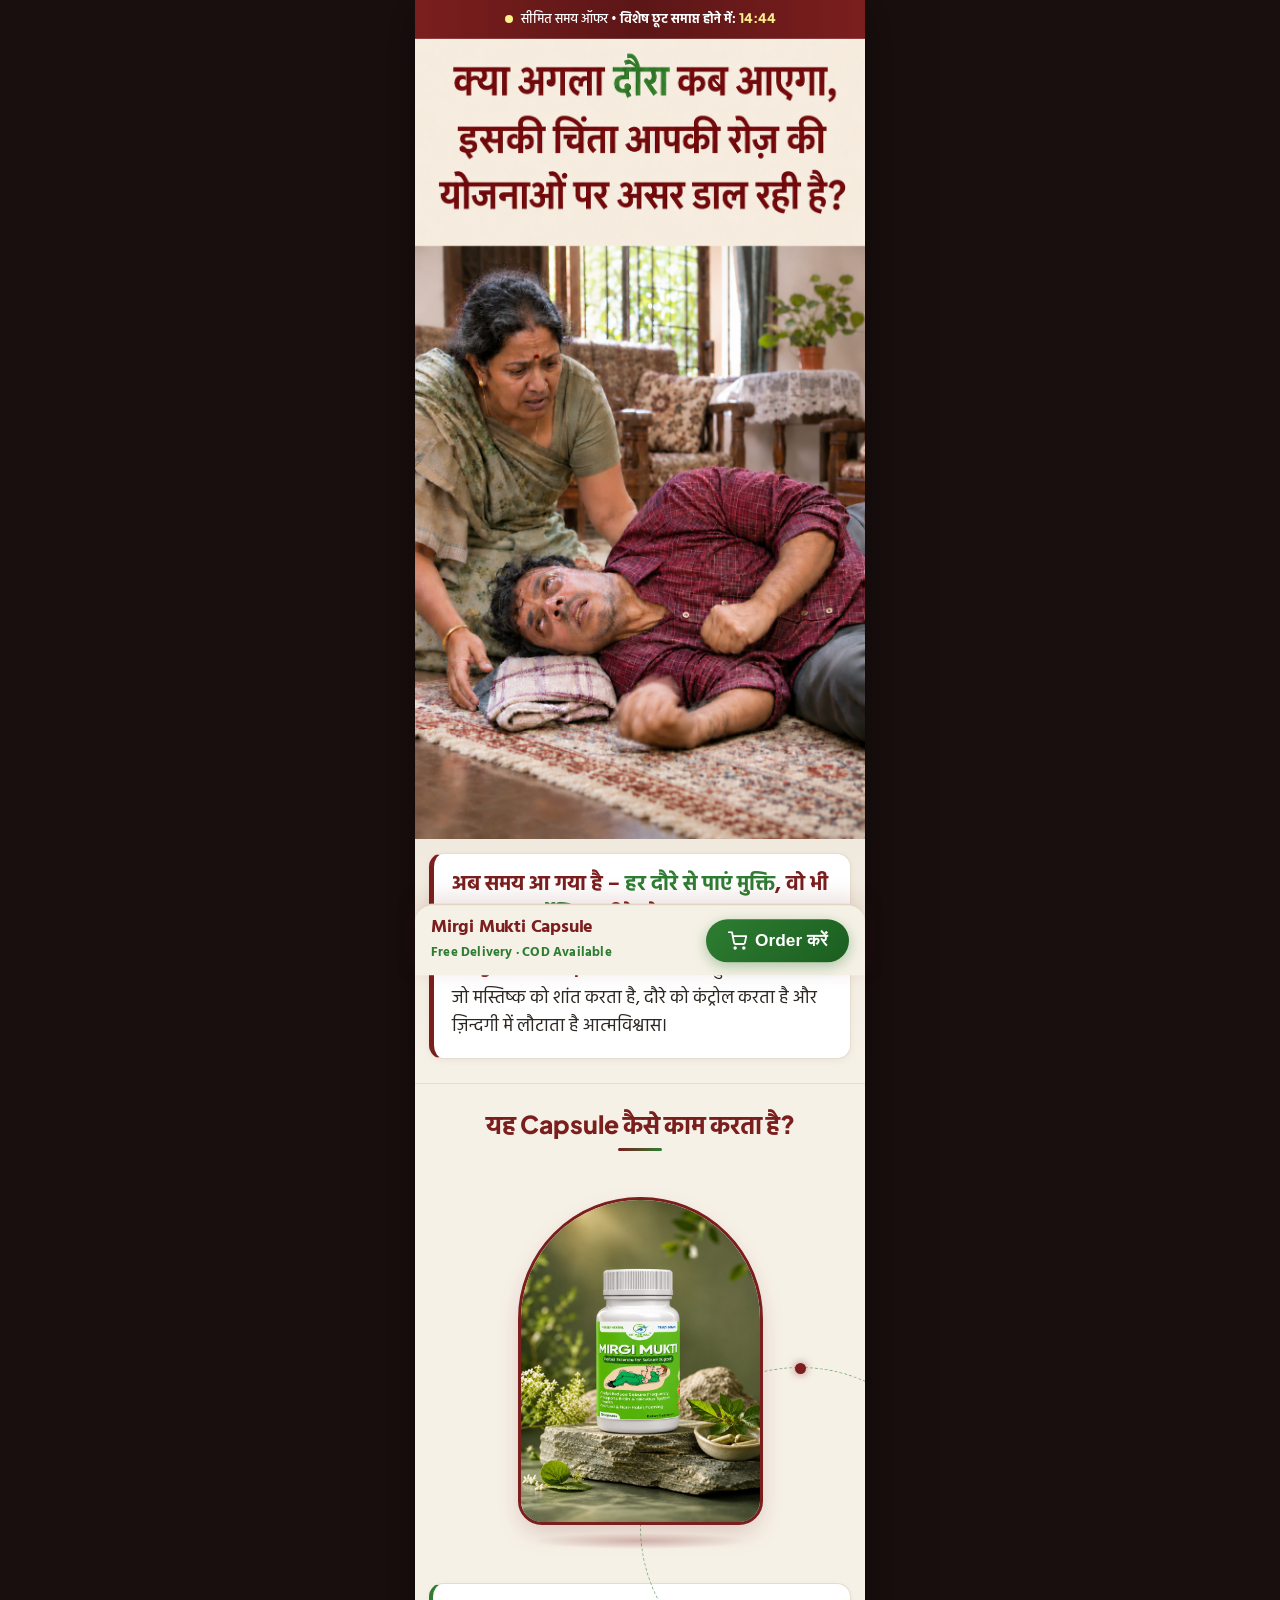
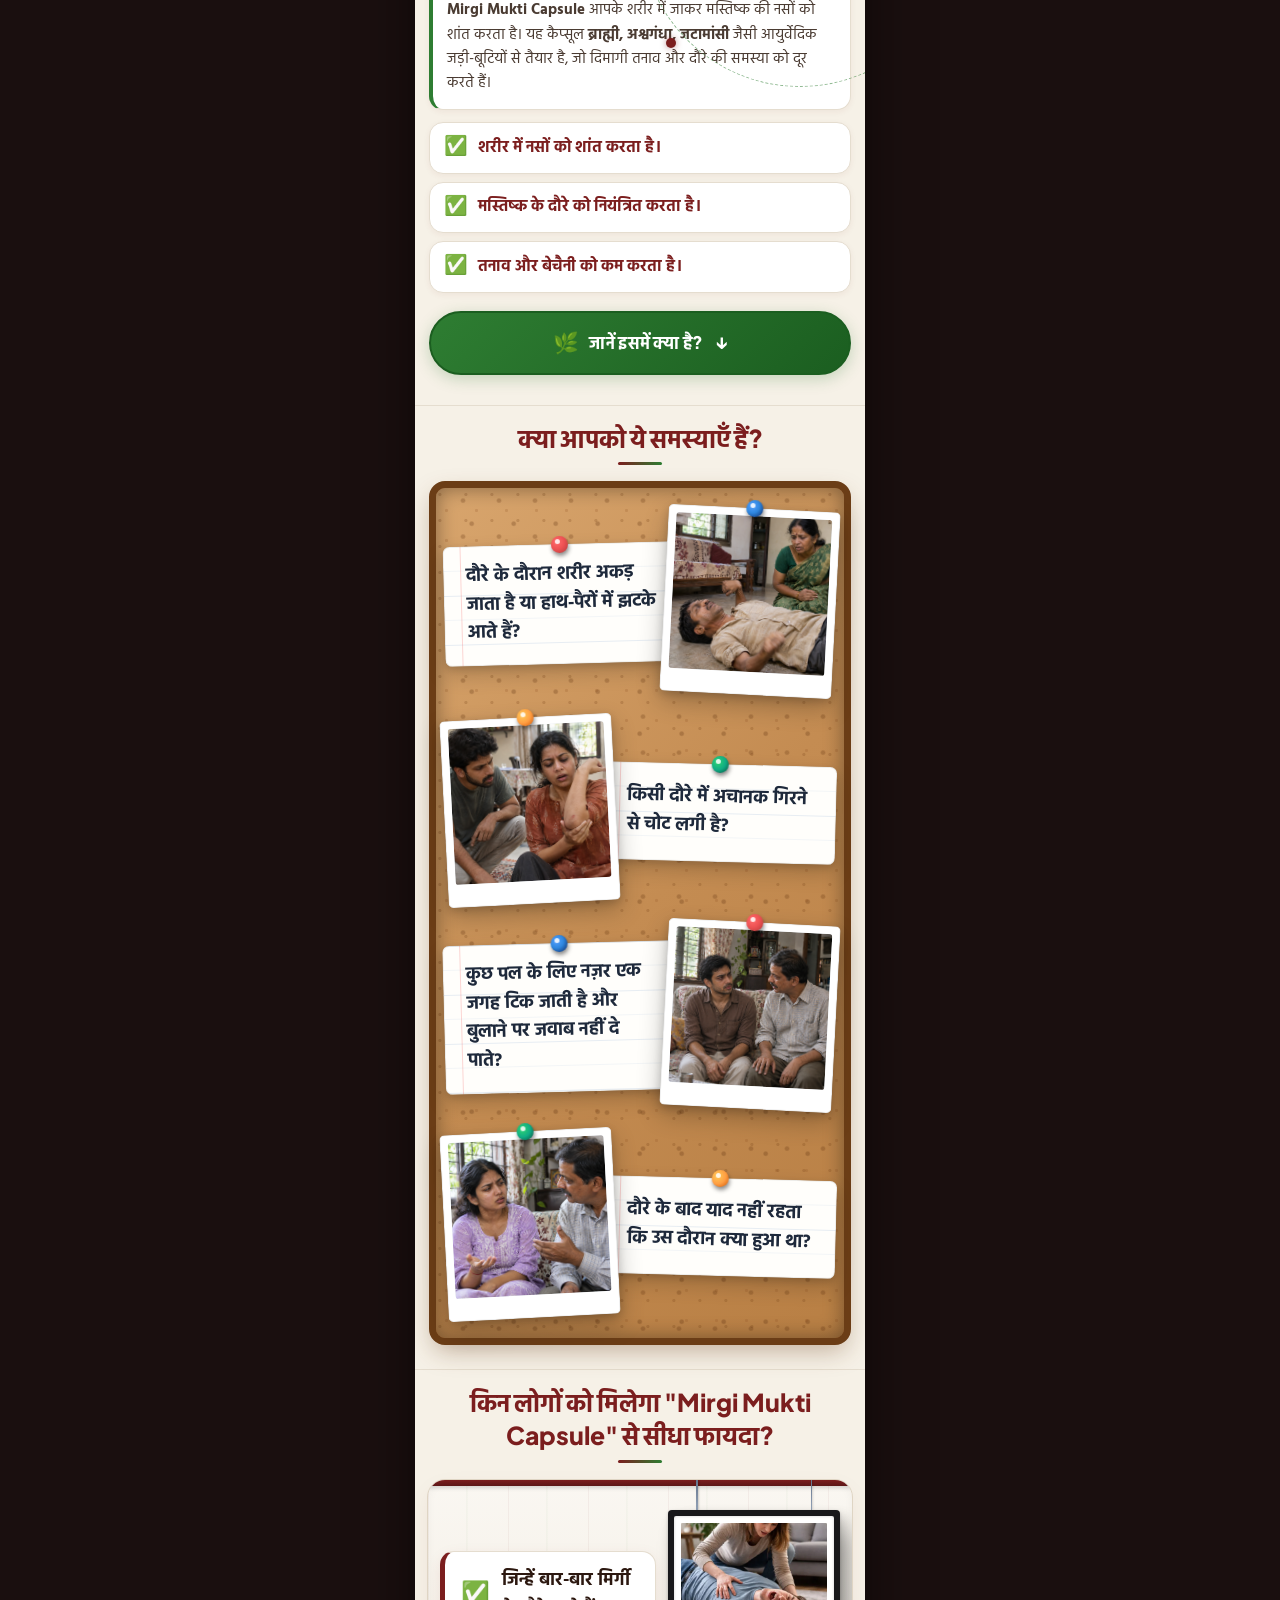
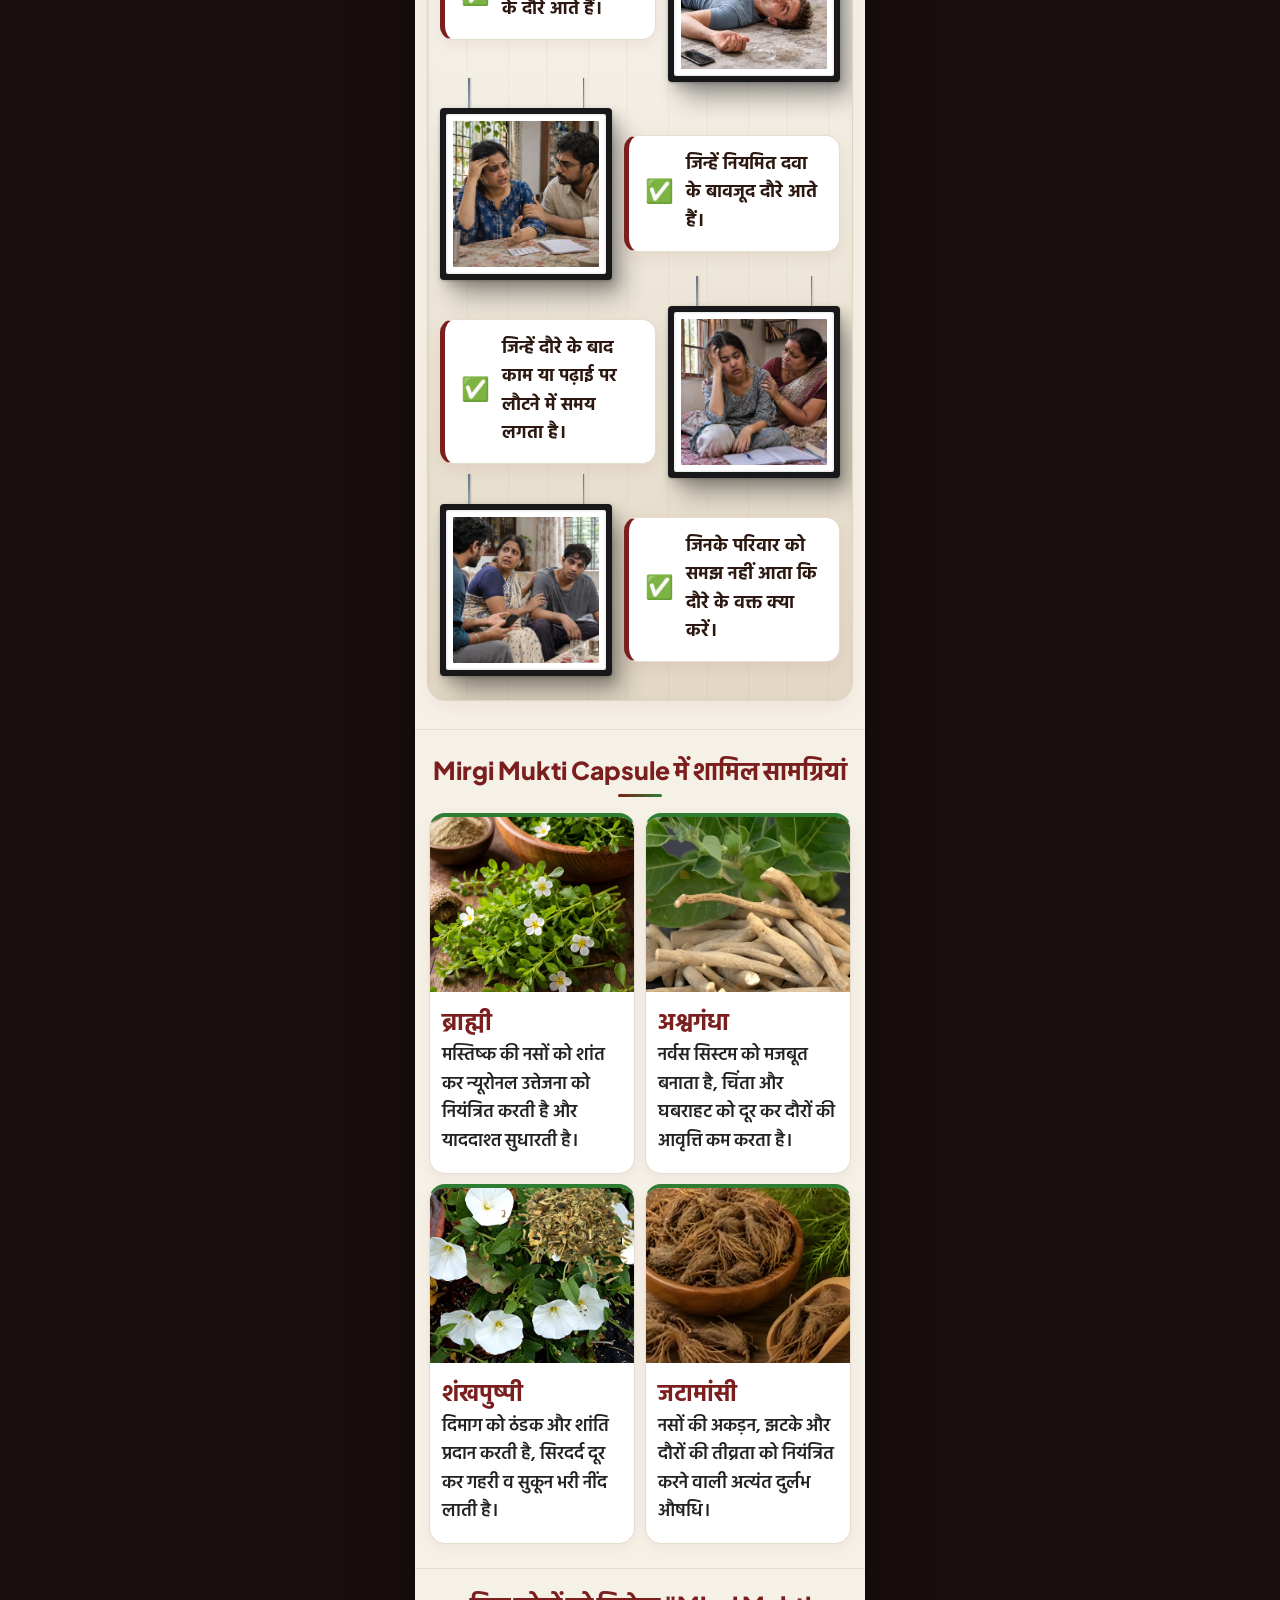
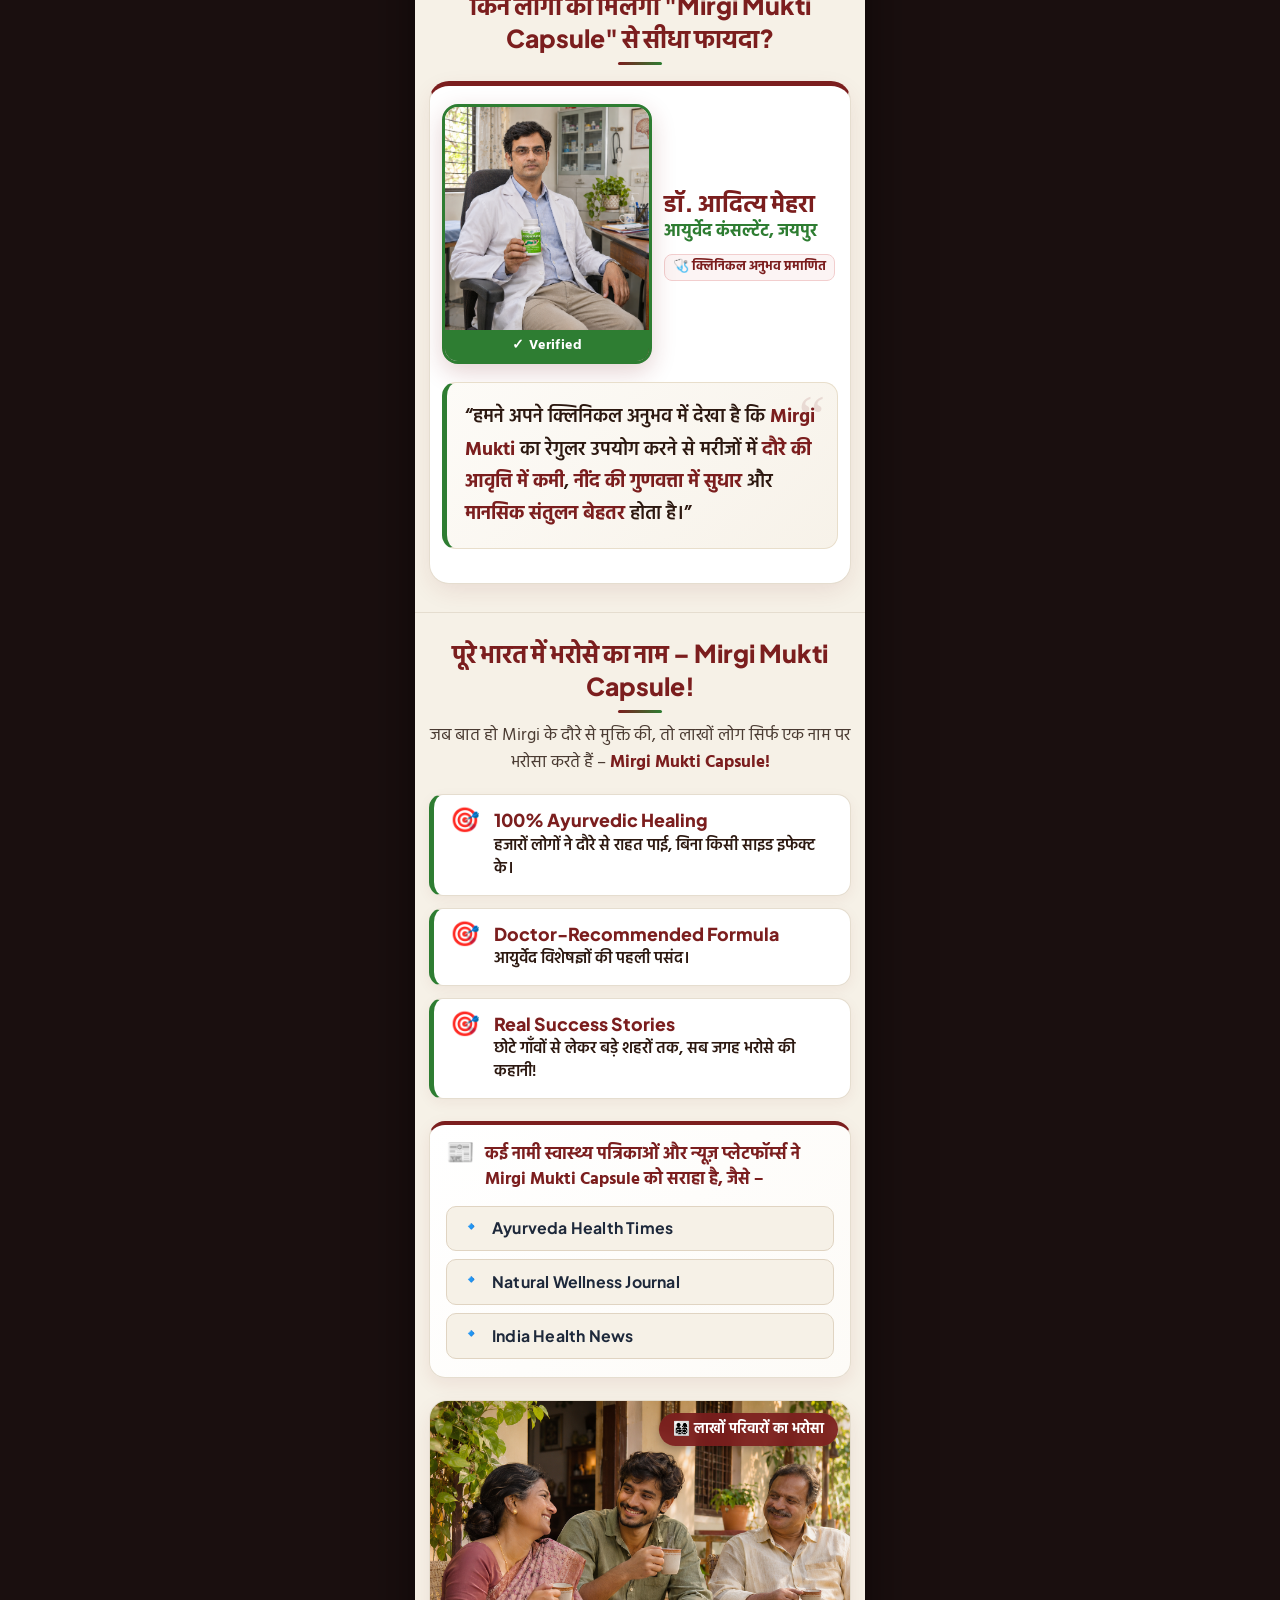
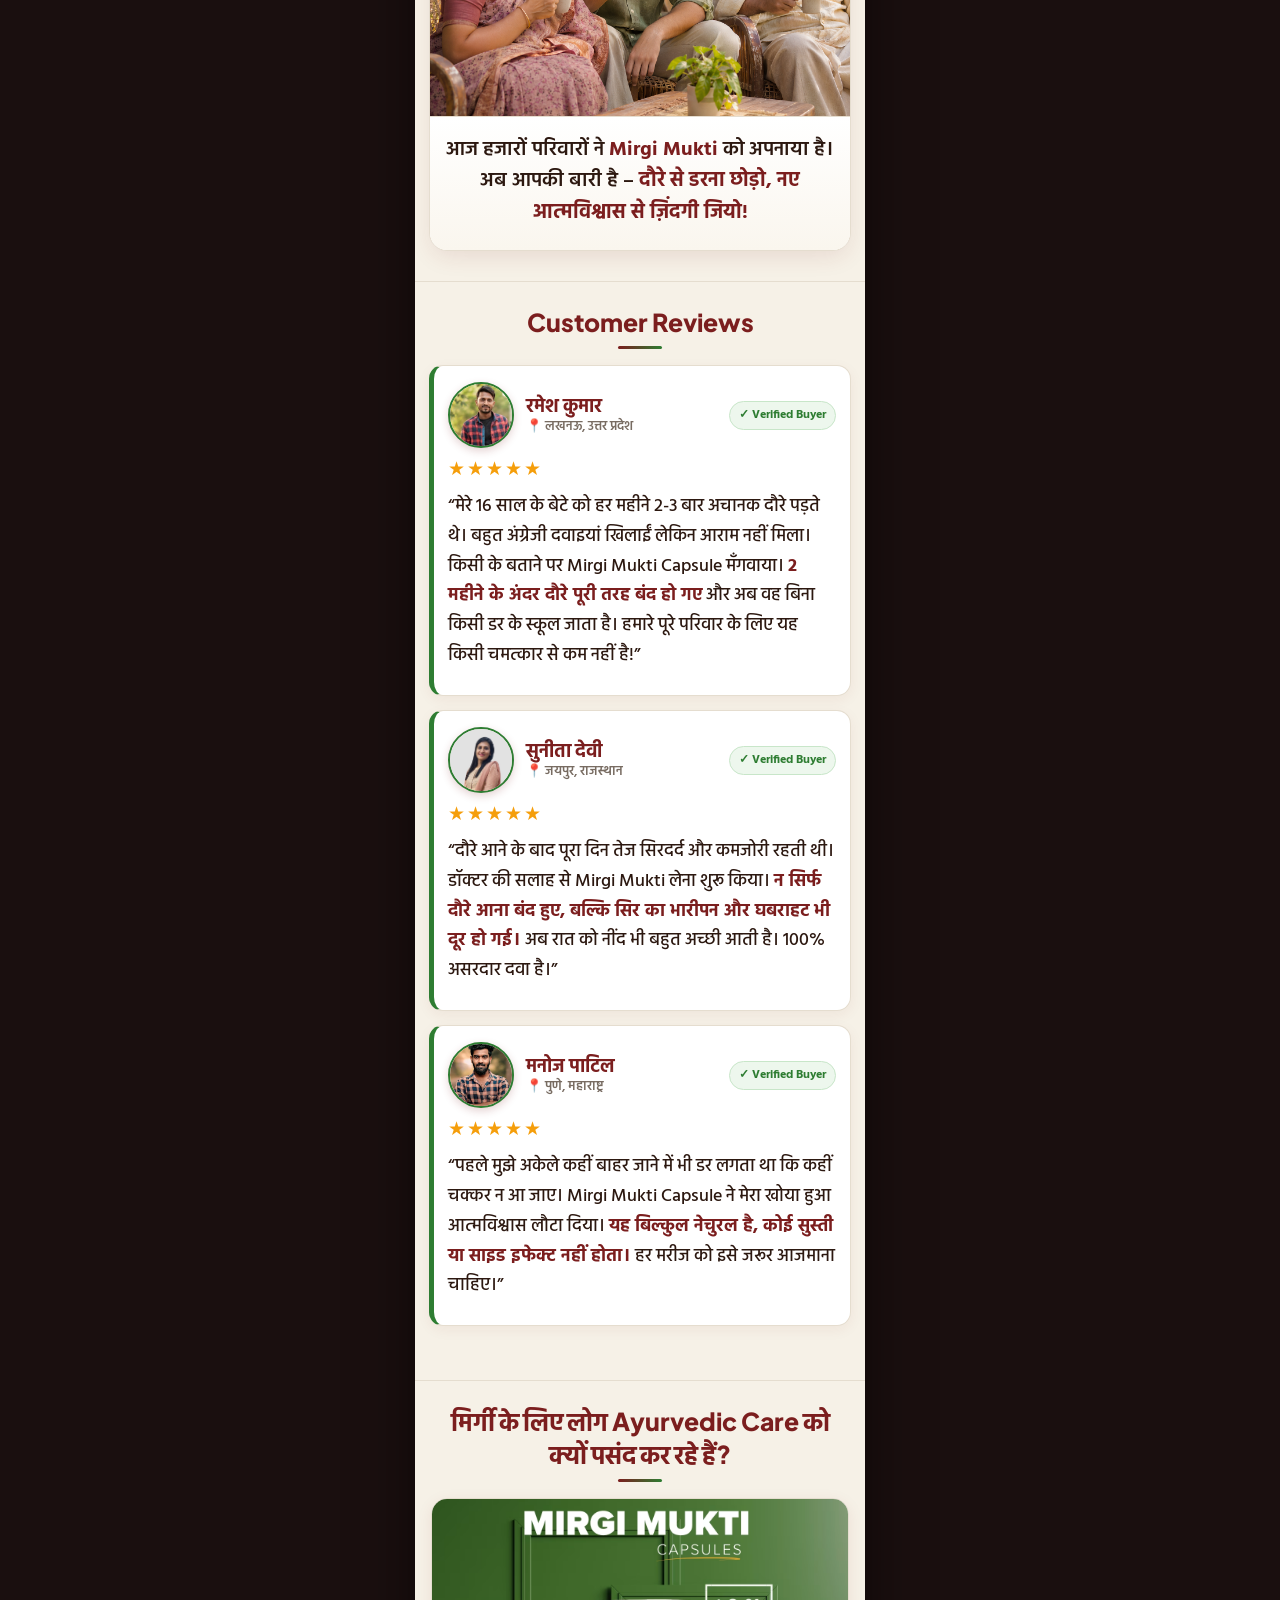
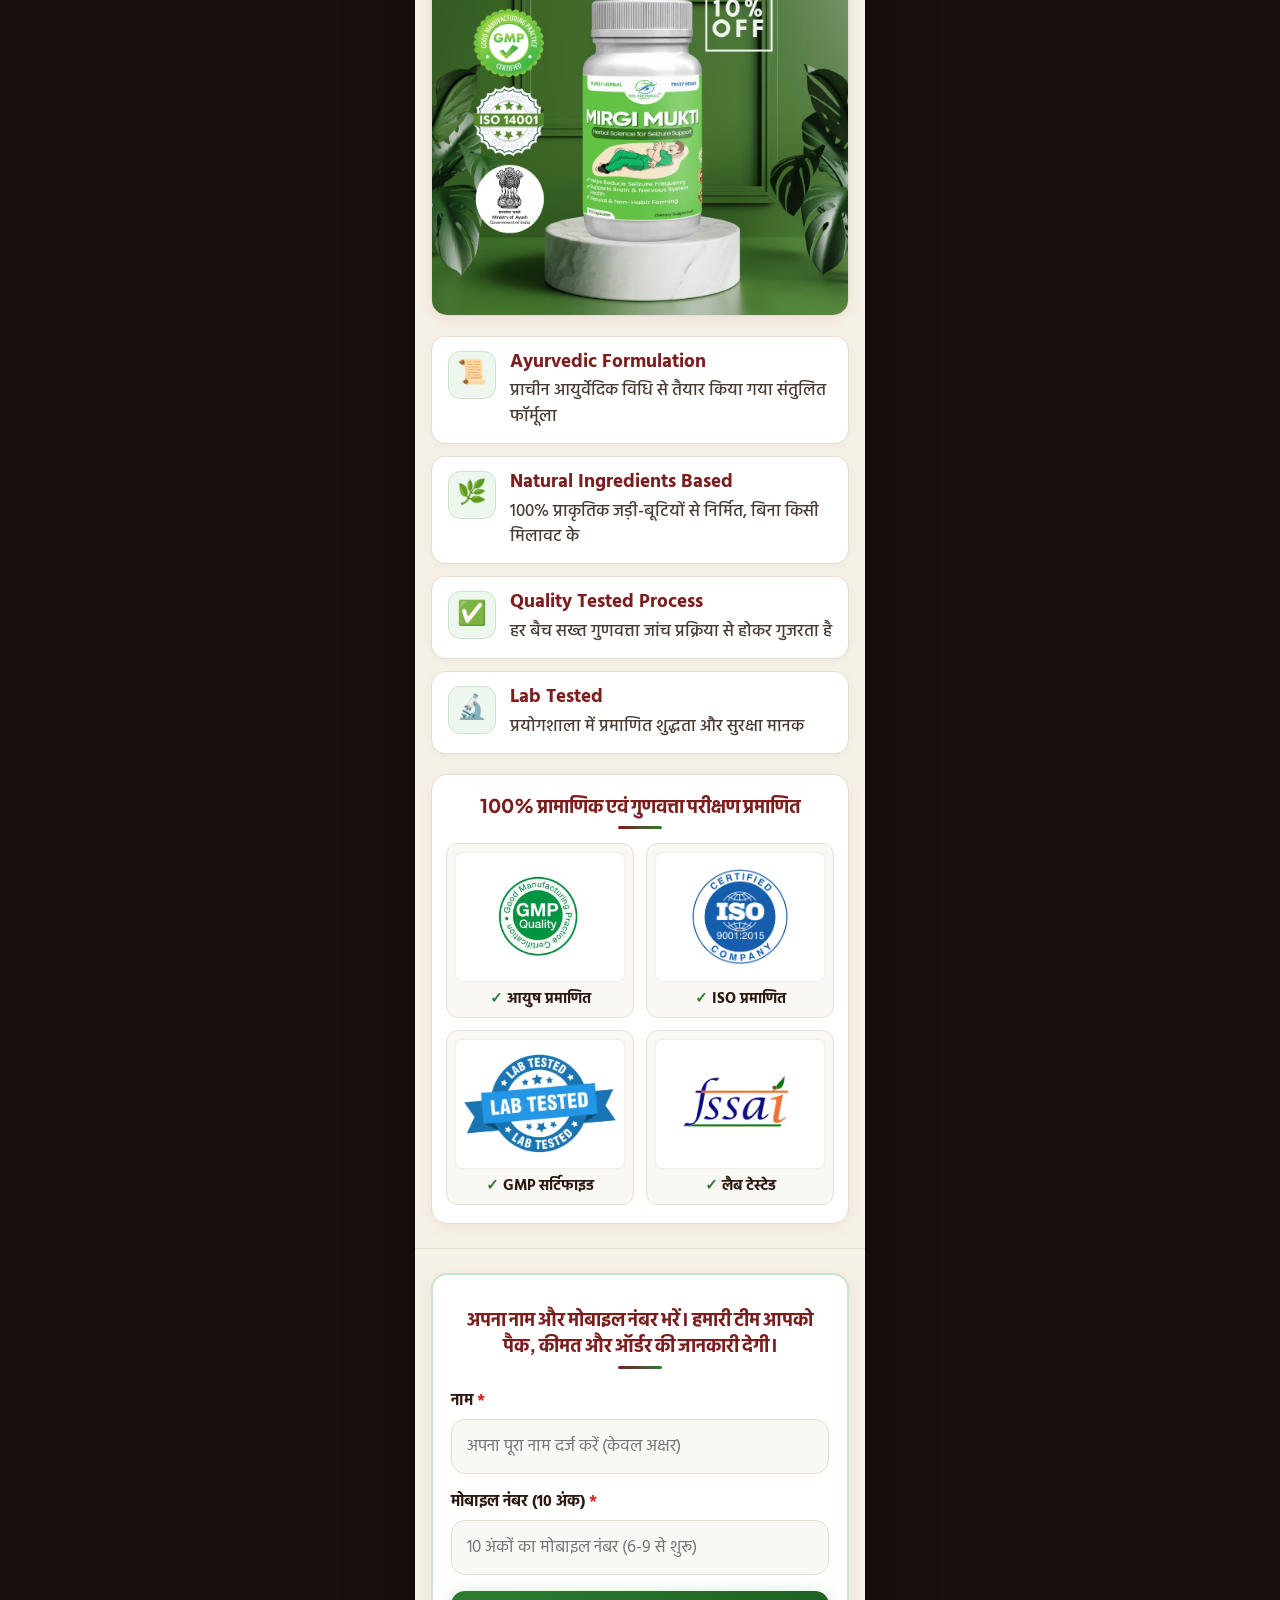
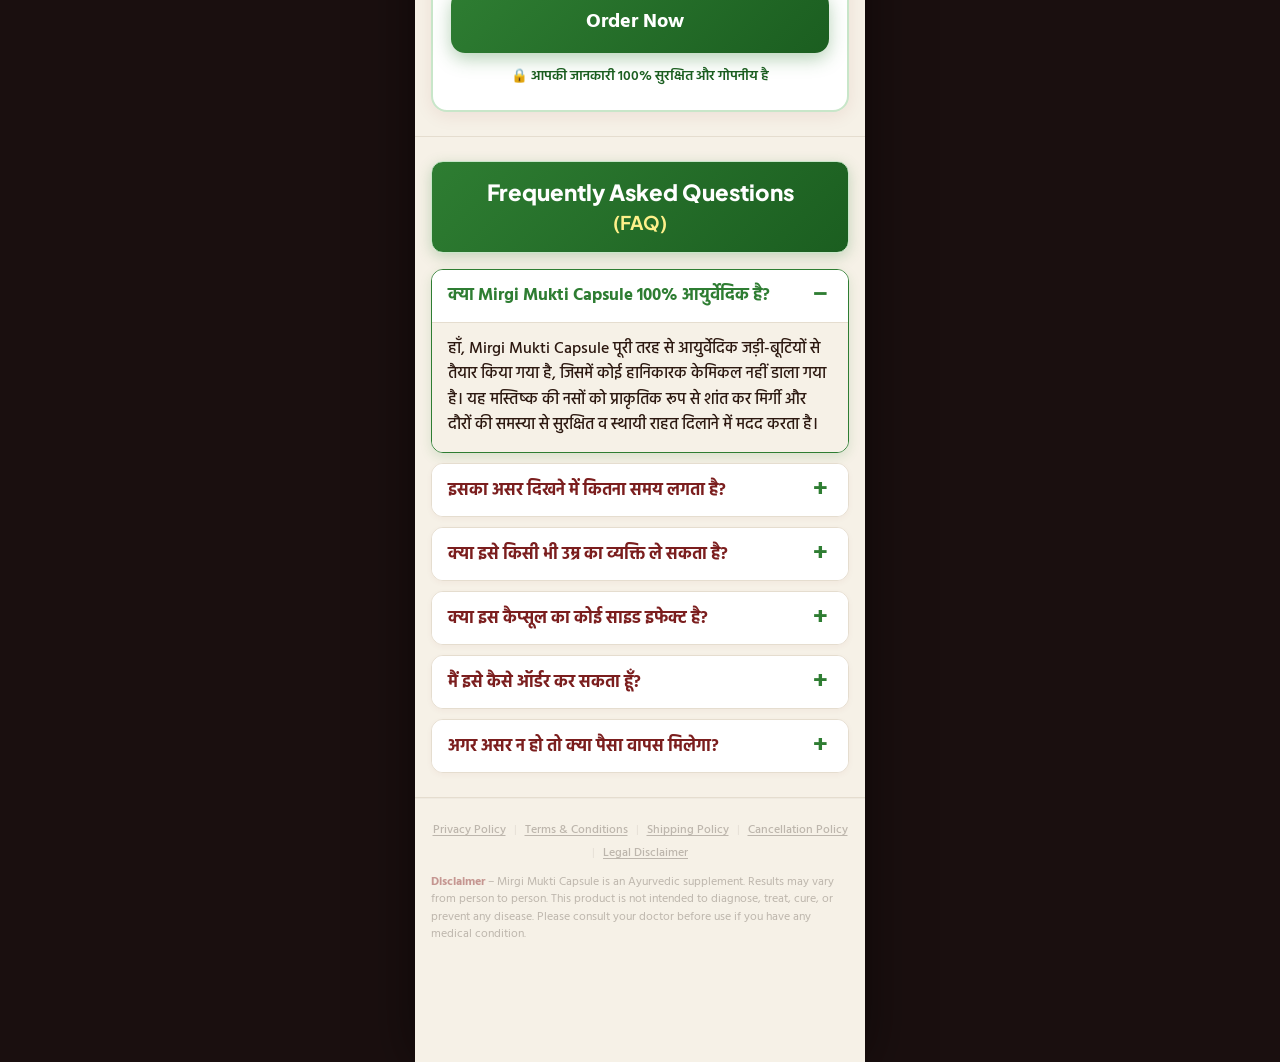
==== commit fd4463bd: "Create new thank you page" ====
--- a/index.html
+++ b/index.html
@@ -591,13 +591,13 @@
             </div>
 
             <button type="submit" id="submitBtn" class="btn-order-submit">
-              <span>मुझे जानकारी चाहिए</span>
+              <span>Order Now</span>
               <span id="btnSpinner" class="btn-spinner"></span>
             </button>
 
             <!-- Loading feedback -->
             <div id="loading" class="form-loading-msg">
-              <span>कृपया प्रतीक्षा करें, जानकारी सबमिट हो रही है<span id="dotAnim">...</span></span>
+              <span>कृपया प्रतीक्षा करें, ऑर्डर सबमिट हो रहा है<span id="dotAnim">...</span></span>
             </div>
 
             <div class="form-trust-note">
@@ -666,7 +666,7 @@
               <span class="faq-icon"></span>
             </button>
             <div class="faq-answer-pane">
-              <p>बहुत आसान है! बस ऊपर दिए गए फॉर्म में अपना नाम और मोबाइल नंबर भरें और “मुझे जानकारी चाहिए” पर क्लिक करें। हमारी हेल्थ एक्सपर्ट टीम आपसे तुरंत संपर्क करेगी और Cash on Delivery (COD) के साथ आपके घर तक ऑर्डर पहुँचाया जाएगा।</p>
+              <p>बहुत आसान है! बस ऊपर दिए गए फॉर्म में अपना नाम और मोबाइल नंबर भरें और “Order Now” पर क्लिक करें। हमारी हेल्थ एक्सपर्ट टीम आपसे तुरंत संपर्क करेगी और Cash on Delivery (COD) के साथ आपके घर तक ऑर्डर पहुँचाया जाएगा।</p>
             </div>
           </div>
 
--- a/style.css
+++ b/style.css
@@ -140,8 +140,17 @@
 }
 
 .hero-img-wrap {
-  border: 2px solid var(--accent-green);
-  box-shadow: var(--shadow-md);
+  border: none;
+  border-radius: 0;
+  box-shadow: none;
+  margin: 0;
+  width: 100%;
+  background: transparent;
+}
+
+.hero-img-wrap .lp-img {
+  border-radius: 0;
+  width: 100%;
 }
 
 .img-post-margin {
@@ -333,7 +342,7 @@
    ========================================================================== */
 .hero-section {
   background: linear-gradient(180deg, var(--bg-offwhite) 0%, #ece4d6 60%, var(--bg-offwhite) 100%);
-  padding: 20px 14px 24px;
+  padding: 0 0 24px;
 }
 
 .hook-box {
@@ -361,7 +370,7 @@
   border-radius: var(--radius-md);
   padding: 16px 18px;
   box-shadow: var(--shadow-sm);
-  margin-top: 14px;
+  margin: 14px 14px 0;
 }
 
 .tagline-primary {
@@ -1158,7 +1167,7 @@
   border: 1.5px solid var(--border-light);
   border-top: 5px solid var(--primary-maroon);
   border-radius: 20px;
-  padding: 22px 18px;
+  padding: 18px 12px;
   box-shadow: 0 8px 26px -4px rgba(123, 30, 30, 0.12);
   position: relative;
   overflow: hidden;
@@ -1167,19 +1176,19 @@
 .doctor-profile-header {
   display: flex;
   align-items: center;
-  gap: 16px;
+  gap: 12px;
   margin-bottom: 18px;
 }
 
 .doctor-img-wrap {
   position: relative;
-  flex: 0 0 148px;
-  width: 148px;
-  height: 178px;
+  flex: 0 0 210px;
+  width: 210px;
+  height: 260px;
   border-radius: 16px;
   overflow: hidden;
-  border: 3px solid var(--accent-green);
-  box-shadow: 0 8px 20px rgba(123, 30, 30, 0.18);
+  border: 3.5px solid var(--accent-green);
+  box-shadow: 0 8px 24px rgba(123, 30, 30, 0.2);
   background: #faf8f5;
 }
 
@@ -1198,10 +1207,10 @@
   right: 0;
   background: var(--accent-green);
   color: #ffffff;
-  font-size: 0.76rem;
+  font-size: 0.85rem;
   font-weight: 700;
   text-align: center;
-  padding: 4px 0;
+  padding: 5px 0;
   letter-spacing: 0.4px;
 }
 
@@ -1209,18 +1218,20 @@
   display: flex;
   flex-direction: column;
   gap: 4px;
+  flex: 1;
+  min-width: 0;
 }
 
 .doctor-name {
   font-family: var(--font-display);
-  font-size: 1.58rem;
+  font-size: 1.48rem;
   font-weight: 800;
   color: var(--primary-maroon);
   line-height: 1.2;
 }
 
 .doctor-designation {
-  font-size: 1.14rem;
+  font-size: 1.06rem;
   font-weight: 700;
   color: var(--accent-green);
   line-height: 1.35;
@@ -1229,16 +1240,17 @@
 .doctor-exp-pill {
   display: inline-flex;
   align-items: center;
-  gap: 5px;
+  gap: 4px;
   background: #fcf4f4;
   border: 1px solid var(--primary-maroon-border);
   color: var(--primary-maroon);
-  font-size: 0.88rem;
-  font-weight: 700;
-  padding: 5px 12px;
+  font-size: 0.78rem;
+  font-weight: 700;
+  padding: 4px 8px;
   border-radius: var(--radius-sm);
   margin-top: 5px;
   width: fit-content;
+  line-height: 1.3;
 }
 
 /* Quote Box */
@@ -1304,23 +1316,32 @@
 }
 
 @media (max-width: 400px) {
+  .doctor-profile-header {
+    gap: 10px;
+  }
+
   .doctor-img-wrap {
-    flex: 0 0 120px;
-    width: 120px;
-    height: 145px;
+    flex: 0 0 185px;
+    width: 185px;
+    height: 235px;
   }
 
   .doctor-name {
-    font-size: 1.32rem;
+    font-size: 1.35rem;
   }
 
   .doctor-designation {
-    font-size: 0.96rem;
+    font-size: 0.98rem;
+  }
+
+  .doctor-exp-pill {
+    font-size: 0.74rem;
+    padding: 3px 6px;
   }
 
   .doctor-quote-text {
-    font-size: 0.98rem;
-    line-height: 1.55;
+    font-size: 1.05rem;
+    line-height: 1.58;
   }
 }
 
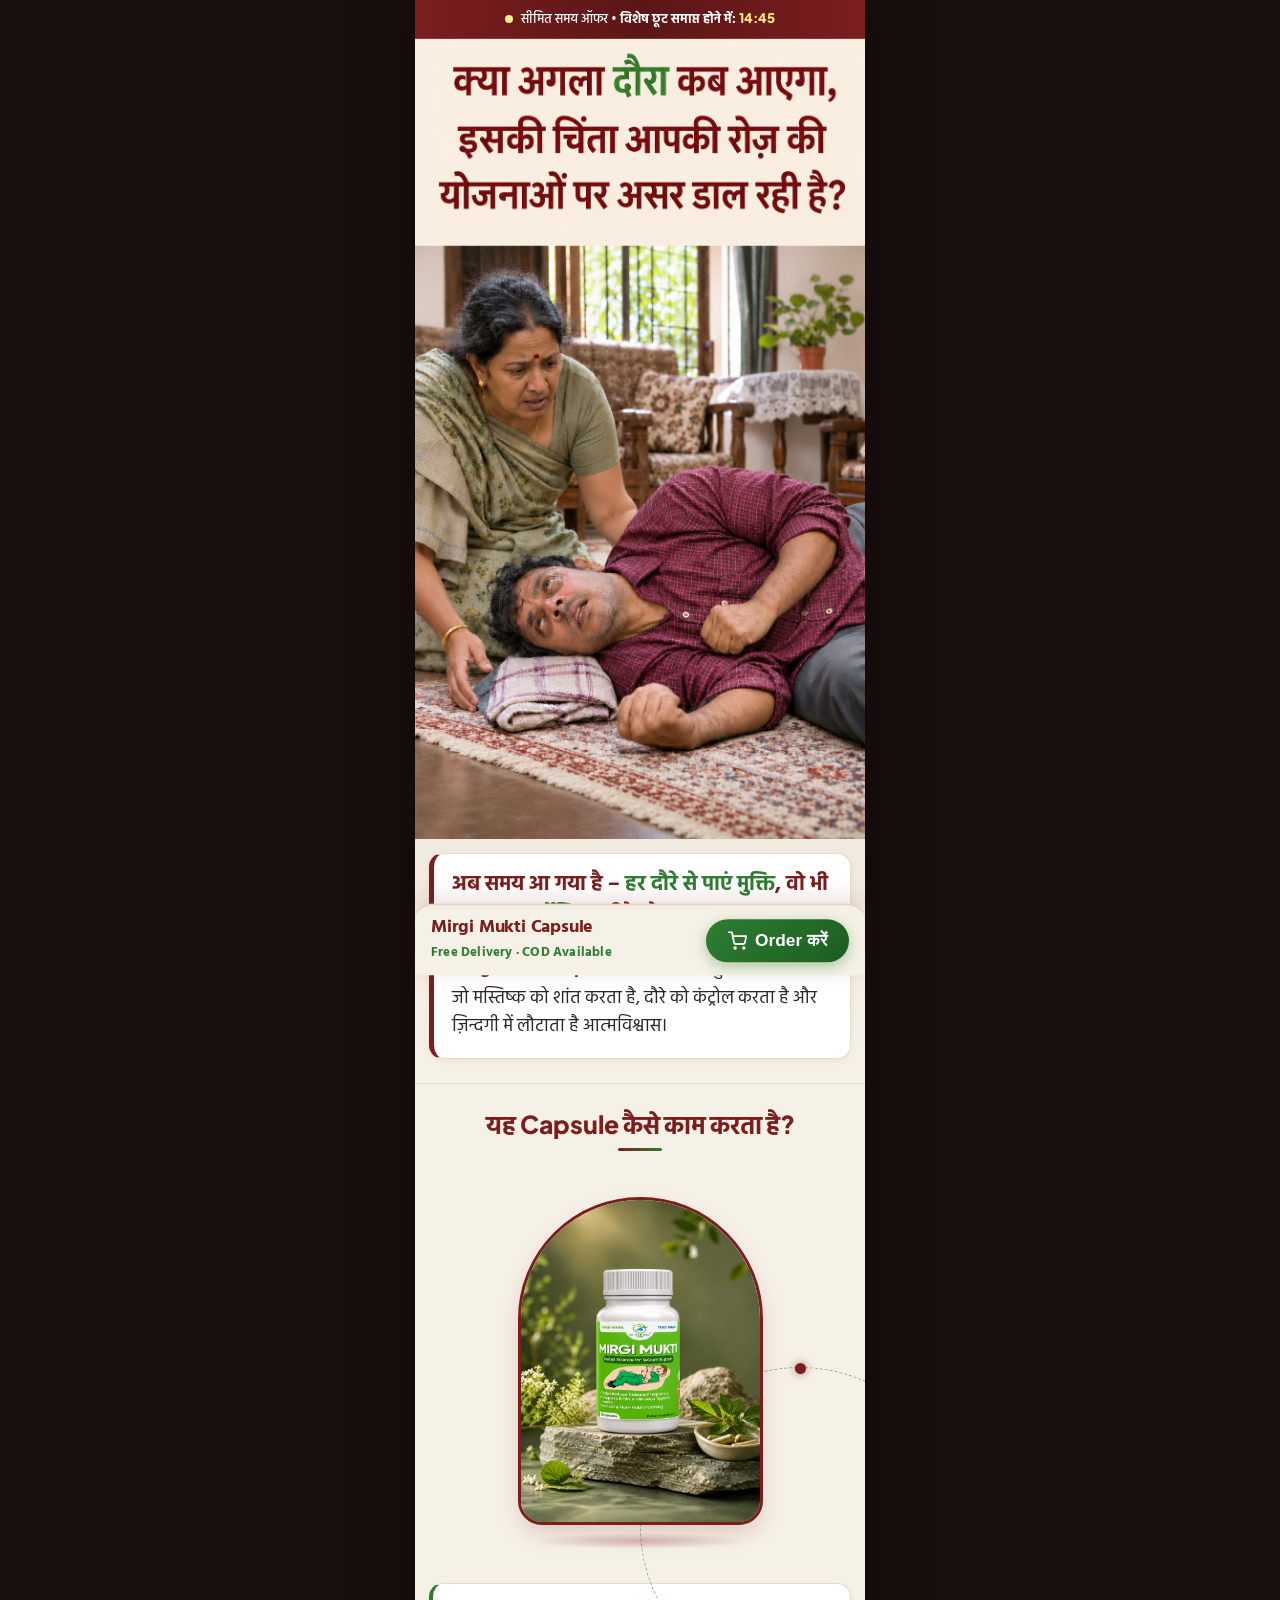
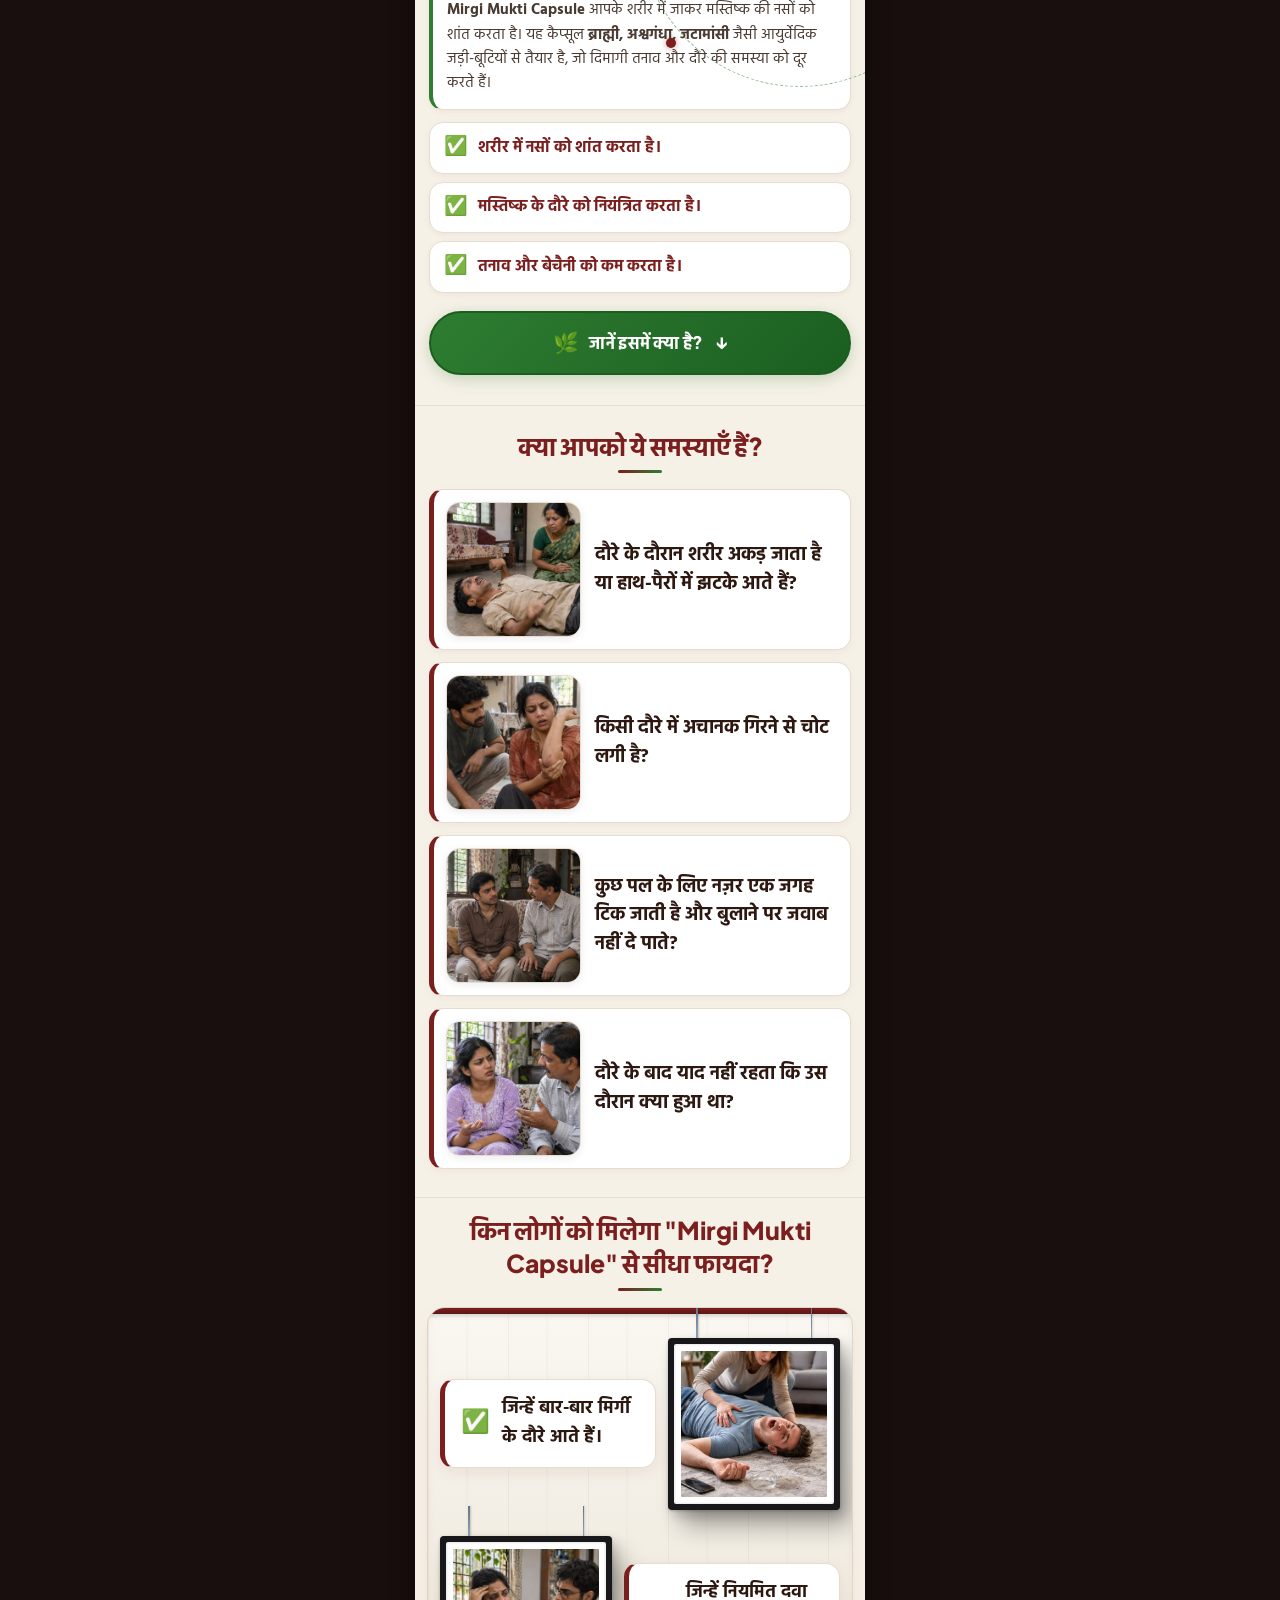
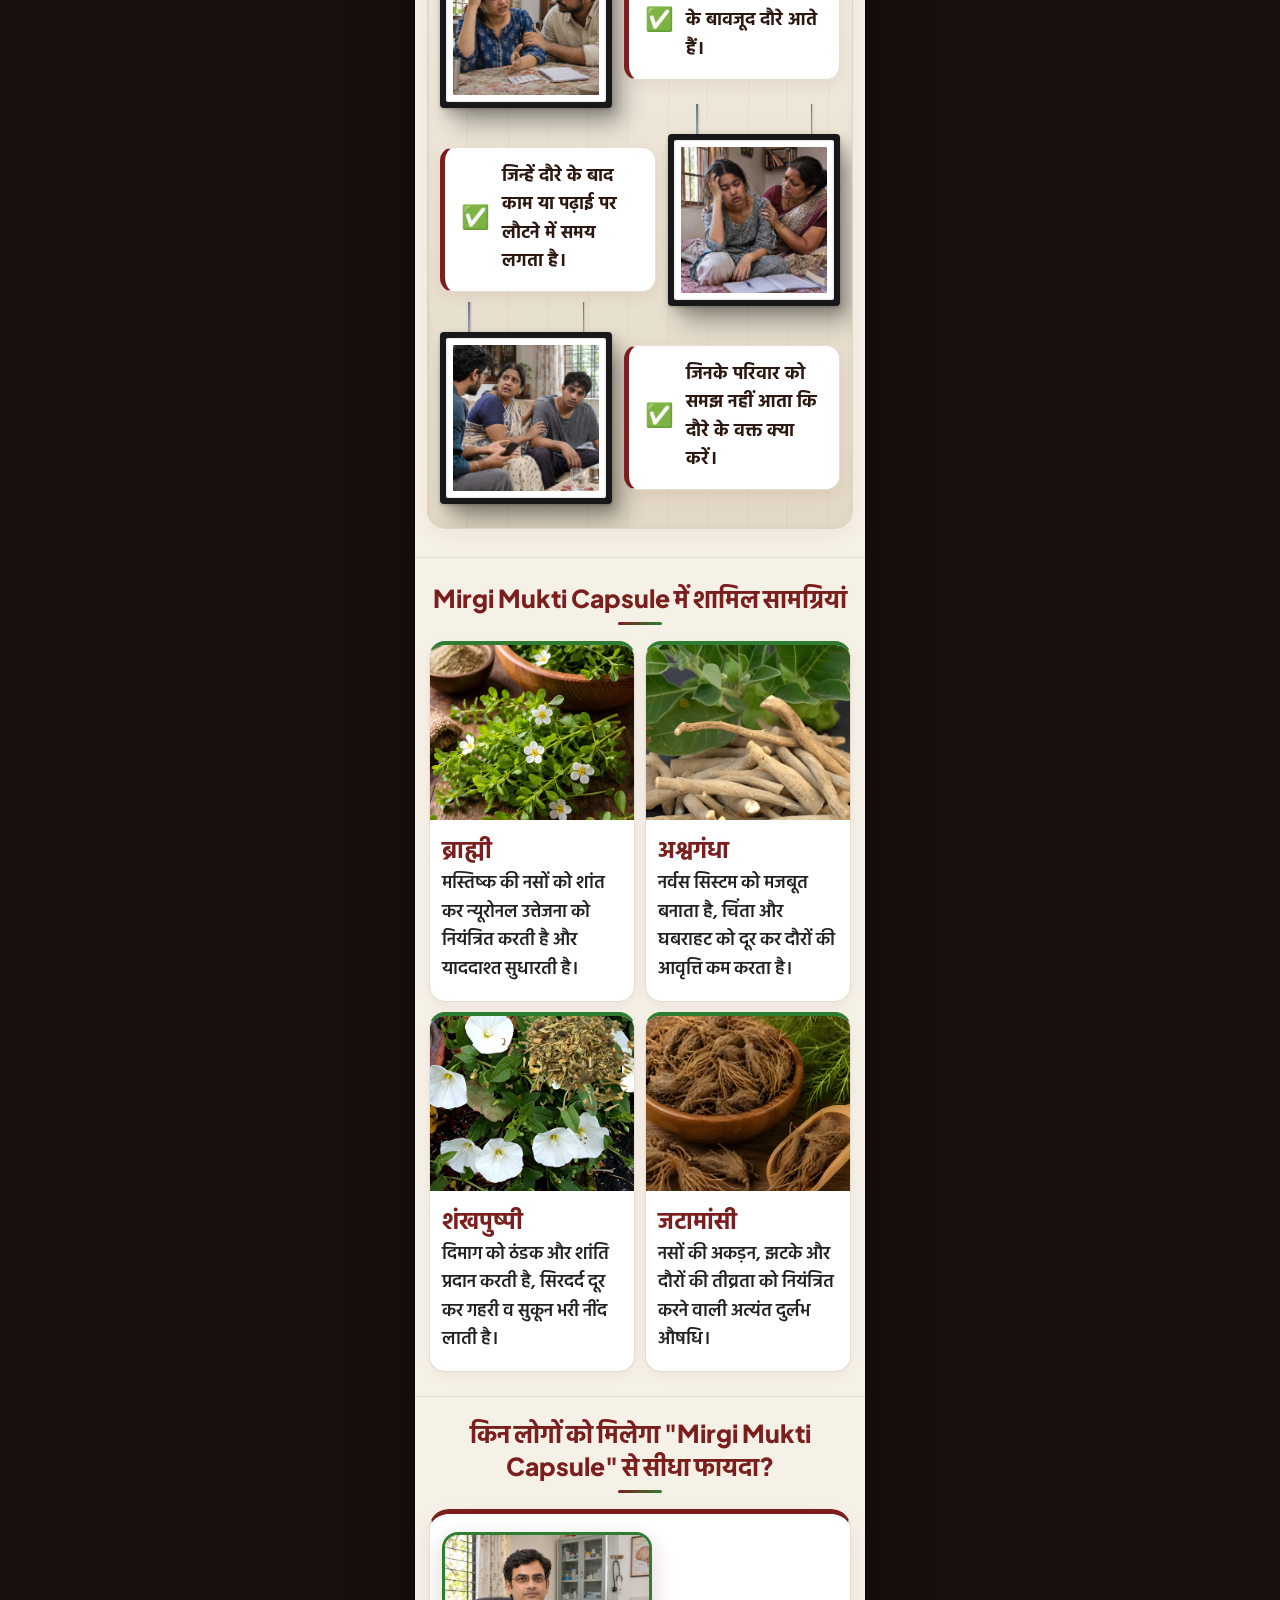
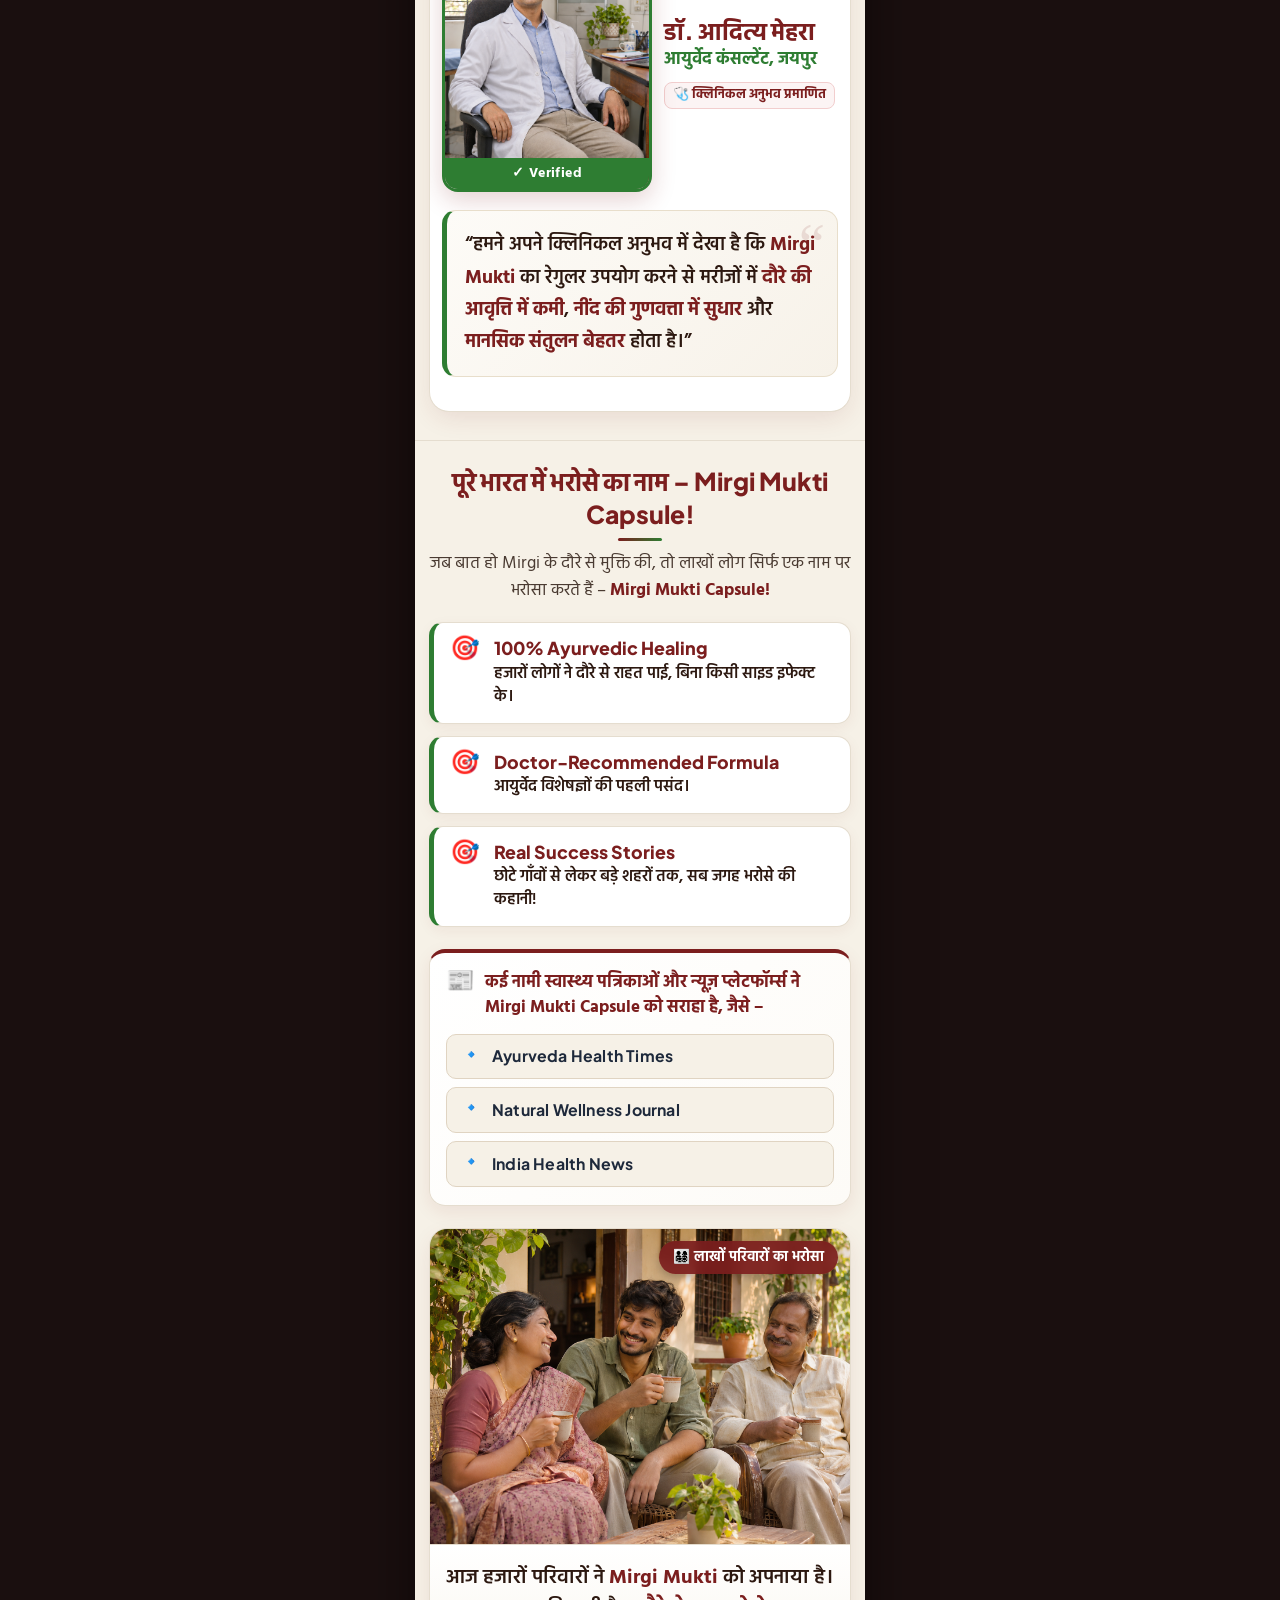
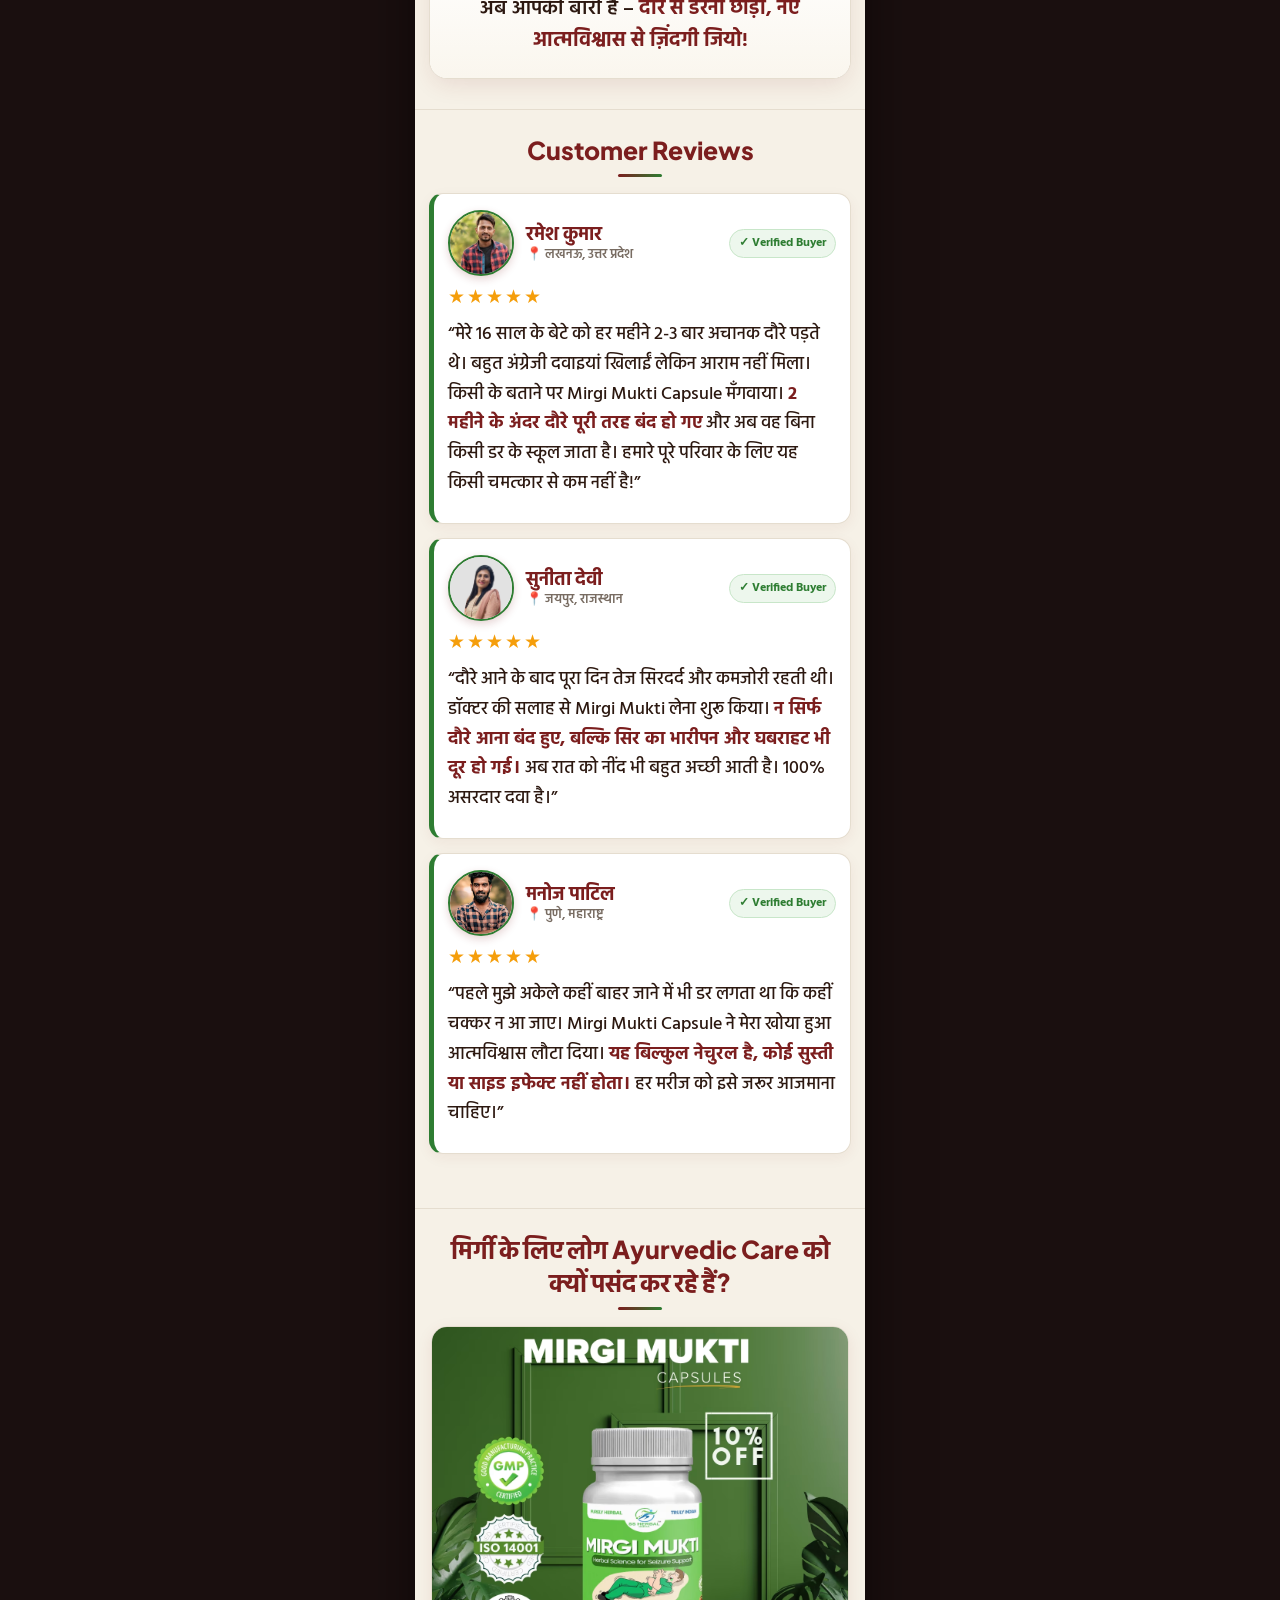
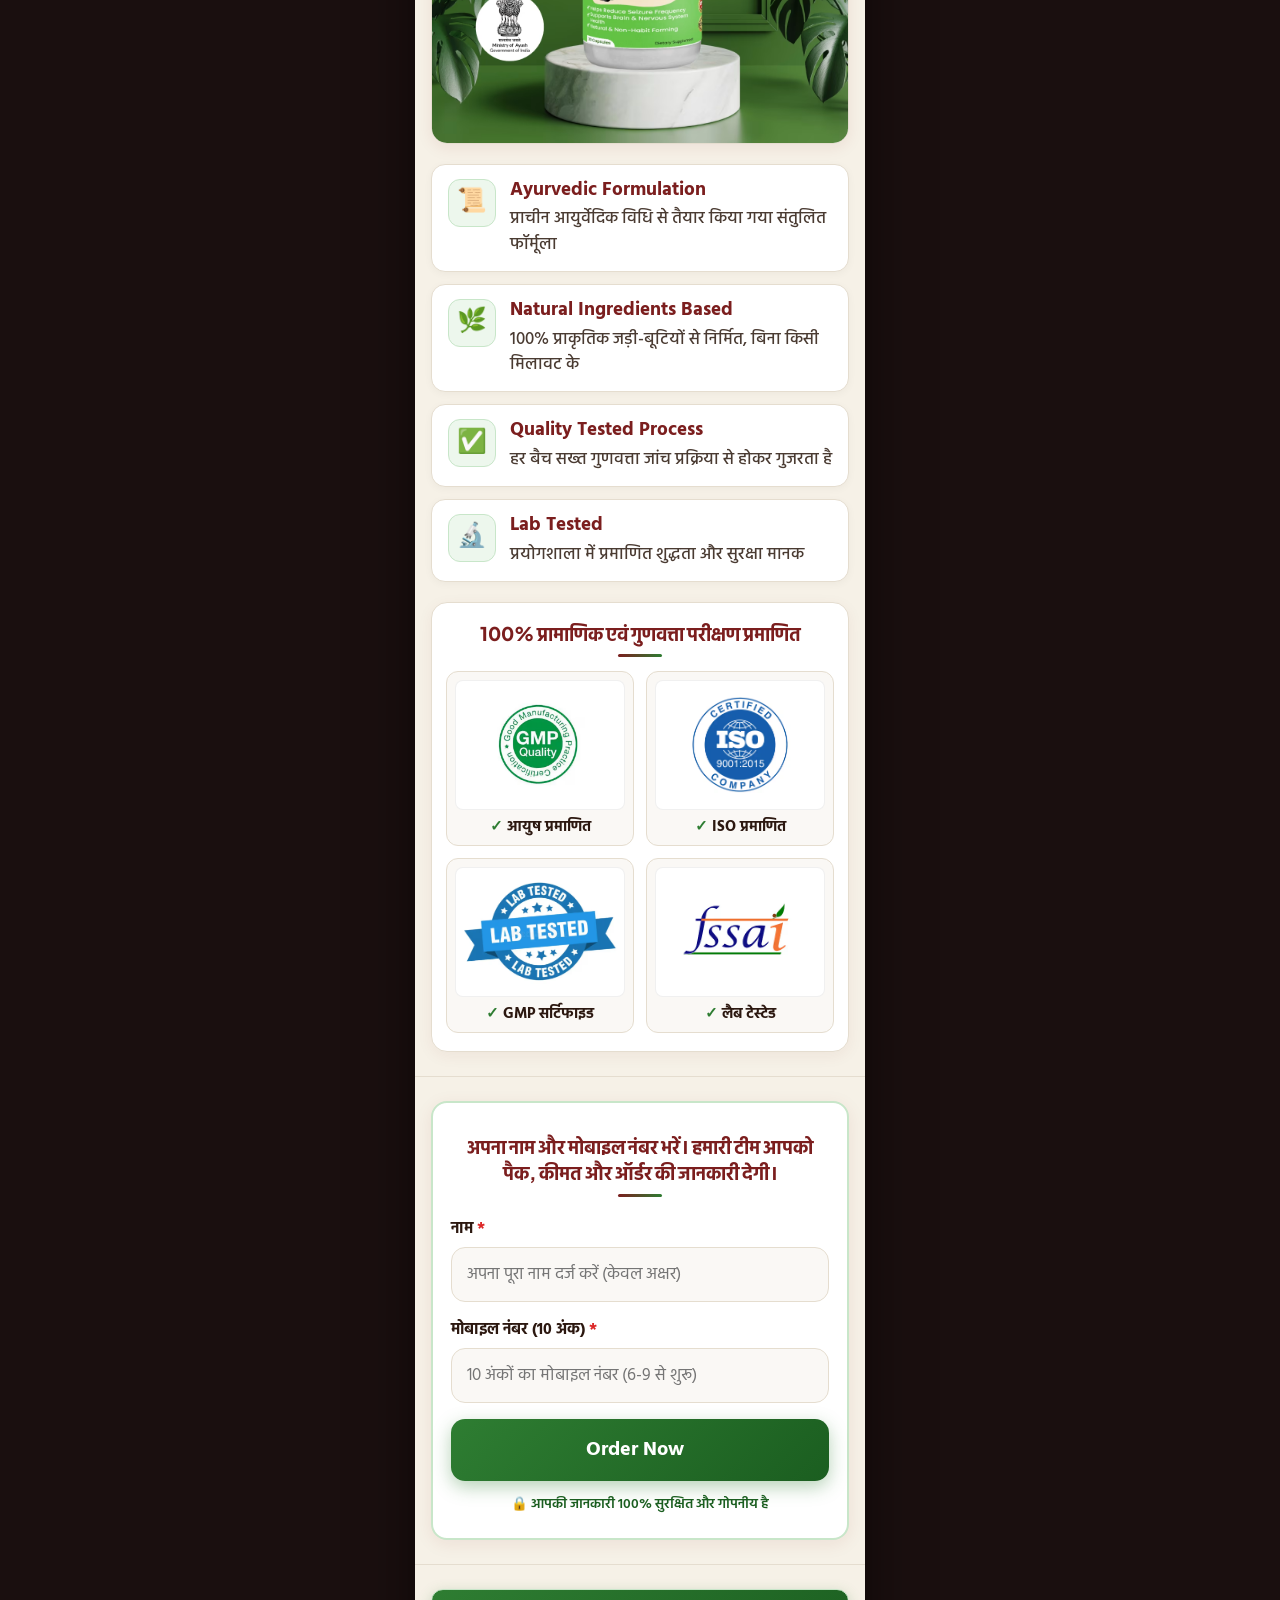
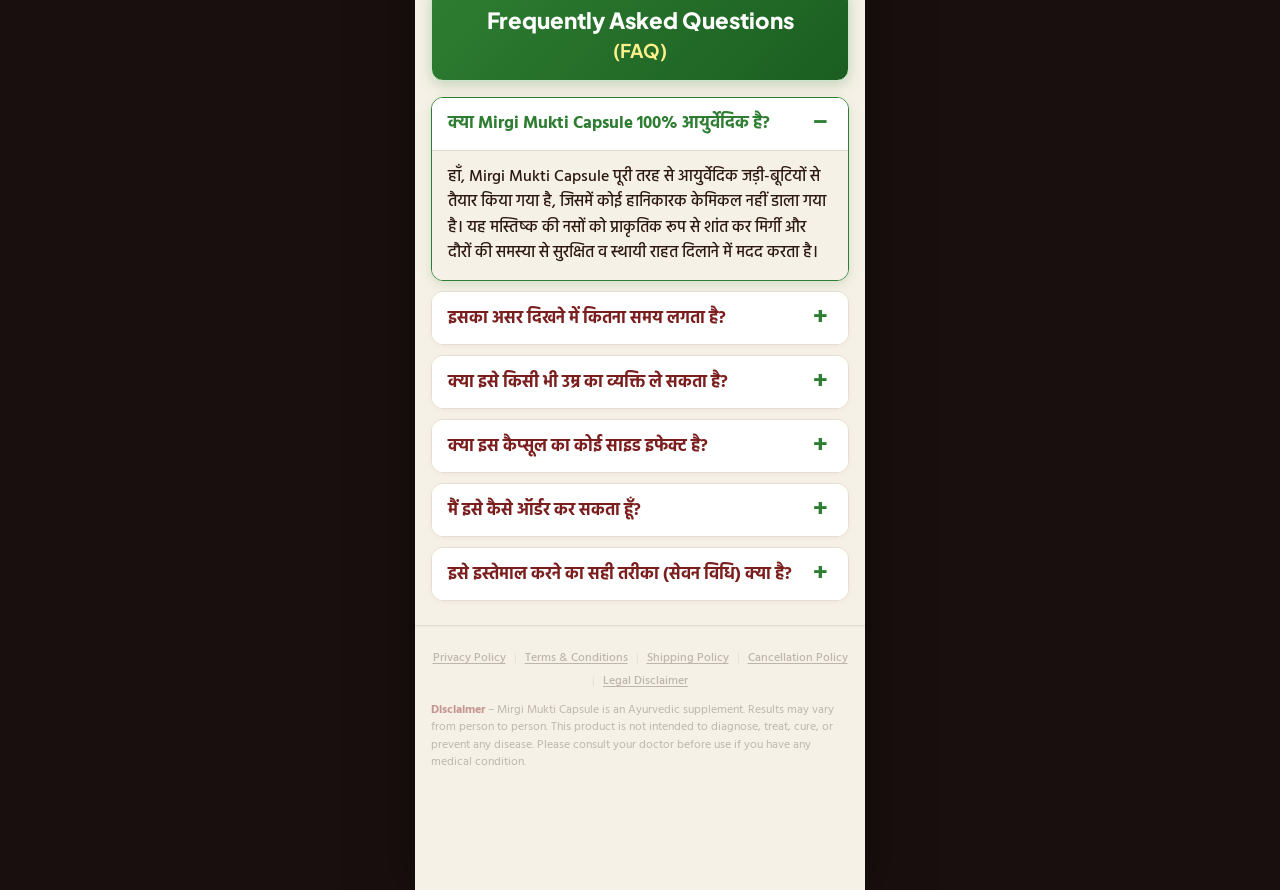
==== commit 4d3e8261: "Create new thank you page" ====
--- a/index.html
+++ b/index.html
@@ -96,73 +96,55 @@
         </div>
       </section>
 
-      <!-- SECTION 3: CORKBOARD PROBLEMS SECTION -->
-      <section class="section corkboard-section">
+      <!-- SECTION 3: PROBLEMS / SYMPTOMS -->
+      <section class="section problems-section">
         <div class="section-heading-box">
           <h2 class="section-heading">क्या आपको ये समस्याएँ हैं?</h2>
           <div class="heading-accent"></div>
         </div>
 
-        <div class="corkboard-frame">
-          <div class="corkboard-surface">
-
-            <!-- Problem 1: Note Left, Polaroid Right -->
-            <div class="pin-item pin-layout-note-left">
-              <div class="pinned-note-card">
-                <span class="thumbtack tack-red"></span>
-                <p class="note-card-text">दौरे के दौरान शरीर अकड़ जाता है या हाथ-पैरों में झटके आते हैं?</p>
-              </div>
-              <div class="pinned-polaroid">
-                <span class="thumbtack tack-blue"></span>
-                <div class="polaroid-img-box">
-                  <img src="Images/3.1.png" alt="दौरे के दौरान शरीर अकड़ जाना" loading="lazy">
-                </div>
-              </div>
-            </div>
-
-            <!-- Problem 2: Polaroid Left, Note Right -->
-            <div class="pin-item pin-layout-polaroid-left">
-              <div class="pinned-polaroid">
-                <span class="thumbtack tack-yellow"></span>
-                <div class="polaroid-img-box">
-                  <img src="Images/3.2.png" alt="अचानक गिरने से चोट लगना" loading="lazy">
-                </div>
-              </div>
-              <div class="pinned-note-card">
-                <span class="thumbtack tack-green"></span>
-                <p class="note-card-text">किसी दौरे में अचानक गिरने से चोट लगी है?</p>
-              </div>
-            </div>
-
-            <!-- Problem 3: Note Left, Polaroid Right -->
-            <div class="pin-item pin-layout-note-left">
-              <div class="pinned-note-card">
-                <span class="thumbtack tack-blue"></span>
-                <p class="note-card-text">कुछ पल के लिए नज़र एक जगह टिक जाती है और बुलाने पर जवाब नहीं दे पाते?</p>
-              </div>
-              <div class="pinned-polaroid">
-                <span class="thumbtack tack-red"></span>
-                <div class="polaroid-img-box">
-                  <img src="Images/3.3.png" alt="नज़र टिक जाना और जवाब न दे पाना" loading="lazy">
-                </div>
-              </div>
-            </div>
-
-            <!-- Problem 4: Polaroid Left, Note Right -->
-            <div class="pin-item pin-layout-polaroid-left">
-              <div class="pinned-polaroid">
-                <span class="thumbtack tack-green"></span>
-                <div class="polaroid-img-box">
-                  <img src="Images/3.4.png" alt="दौरे के बाद याद न रहना" loading="lazy">
-                </div>
-              </div>
-              <div class="pinned-note-card">
-                <span class="thumbtack tack-yellow"></span>
-                <p class="note-card-text">दौरे के बाद याद नहीं रहता कि उस दौरान क्या हुआ था?</p>
-              </div>
-            </div>
-
-          </div>
+        <div class="problems-list">
+
+          <!-- Problem 1 -->
+          <div class="problem-clean-card">
+            <div class="problem-img-wrap">
+              <img src="Images/3.1.png" alt="दौरे के दौरान शरीर अकड़ जाना" loading="lazy">
+            </div>
+            <div class="problem-text-box">
+              <p class="problem-question">दौरे के दौरान शरीर अकड़ जाता है या हाथ-पैरों में झटके आते हैं?</p>
+            </div>
+          </div>
+
+          <!-- Problem 2 -->
+          <div class="problem-clean-card">
+            <div class="problem-img-wrap">
+              <img src="Images/3.2.png" alt="अचानक गिरने से चोट लगना" loading="lazy">
+            </div>
+            <div class="problem-text-box">
+              <p class="problem-question">किसी दौरे में अचानक गिरने से चोट लगी है?</p>
+            </div>
+          </div>
+
+          <!-- Problem 3 -->
+          <div class="problem-clean-card">
+            <div class="problem-img-wrap">
+              <img src="Images/3.3.png" alt="नज़र टिक जाना और जवाब न दे पाना" loading="lazy">
+            </div>
+            <div class="problem-text-box">
+              <p class="problem-question">कुछ पल के लिए नज़र एक जगह टिक जाती है और बुलाने पर जवाब नहीं दे पाते?</p>
+            </div>
+          </div>
+
+          <!-- Problem 4 -->
+          <div class="problem-clean-card">
+            <div class="problem-img-wrap">
+              <img src="Images/3.4.png" alt="दौरे के बाद याद न रहना" loading="lazy">
+            </div>
+            <div class="problem-text-box">
+              <p class="problem-question">दौरे के बाद याद नहीं रहता कि उस दौरान क्या हुआ था?</p>
+            </div>
+          </div>
+
         </div>
       </section>
 
@@ -644,7 +626,7 @@
               <span class="faq-icon"></span>
             </button>
             <div class="faq-answer-pane">
-              <p>जी हाँ, 5 साल से ऊपर के बच्चे, युवा और बुजुर्ग – सभी इसे डॉक्टर की सलाह अनुसार ले सकते हैं।</p>
+              <p>जी हाँ, 5 साल से ऊपर के बच्चे, युवा और बुजुर्ग इसे ले सकते हैं।</p>
             </div>
           </div>
 
@@ -655,7 +637,7 @@
               <span class="faq-icon"></span>
             </button>
             <div class="faq-answer-pane">
-              <p>नहीं, यह पूरी तरह से सुरक्षित है। लेकिन यदि आप किसी और गंभीर बीमारी का इलाज करा रहे हैं, तो उपयोग से पहले डॉक्टर से सलाह लेना बेहतर रहेगा।</p>
+              <p>नहीं, यह पूरी तरह से सुरक्षित है।</p>
             </div>
           </div>
 
@@ -670,14 +652,14 @@
             </div>
           </div>
 
-          <!-- FAQ 6: Money Back Guarantee -->
+          <!-- FAQ 6: Dosage / How to take -->
           <div class="faq-item">
             <button type="button" class="faq-question-btn" aria-expanded="false">
-              <span class="q-title">अगर असर न हो तो क्या पैसा वापस मिलेगा?</span>
+              <span class="q-title">इसे इस्तेमाल करने का सही तरीका (सेवन विधि) क्या है?</span>
               <span class="faq-icon"></span>
             </button>
             <div class="faq-answer-pane">
-              <p>बिल्कुल! हमारे साथ है 100% Money-Back Guarantee। अगर 30 दिनों में फर्क न दिखे, तो बिना किसी सवाल के आपके पैसे वापस कर दिए जाएंगे। क्योंकि हमारे लिए इलाज से बढ़कर है आपका भरोसा।</p>
+              <p>रोजाना 1 से 2 कैप्सूल दिन में दो बार (सुबह और शाम) भोजन के बाद गुनगुने पानी या दूध के साथ लें। आपके पार्सल के साथ पूरी सेवन विधि व डाइट गाइड भी भेजी जाती है।</p>
             </div>
           </div>
 
--- a/style.css
+++ b/style.css
@@ -572,232 +572,86 @@
 }
 
 /* ==========================================================================
-   SECTION 3: CORKBOARD BULLETIN PROBLEMS SECTION
+   SECTION 3: PROBLEMS / SYMPTOMS (SIMPLE & CLEAN DESIGN)
    ========================================================================== */
-.corkboard-section {
-  background-color: var(--bg-cream);
-  padding: 16px 14px 24px;
-}
-
-.corkboard-frame {
-  background-color: #cb9b61;
-  background-image:
-    radial-gradient(circle at 15% 25%, rgba(115, 62, 19, 0.22) 1.2px, transparent 2px),
-    radial-gradient(circle at 75% 35%, rgba(92, 45, 10, 0.25) 1.5px, transparent 3px),
-    radial-gradient(circle at 35% 75%, rgba(140, 75, 30, 0.2) 1.2px, transparent 2px),
-    radial-gradient(circle at 85% 85%, rgba(85, 40, 8, 0.26) 1.5px, transparent 3px),
-    linear-gradient(135deg, #d8a56d 0%, #c48c52 50%, #b87f44 100%);
-  background-size: 26px 26px, 36px 36px, 30px 30px, 42px 42px, 100% 100%;
-  border: 7px solid #6b3d16;
-  border-radius: 16px;
-  box-shadow:
-    inset 0 0 20px rgba(0, 0, 0, 0.4),
-    0 10px 25px -4px rgba(107, 61, 22, 0.35);
-  padding: 24px 8px 20px;
-  position: relative;
-  overflow: visible;
-}
-
-.corkboard-surface {
-  position: relative;
+.problems-section {
+  background: var(--bg-offwhite);
+  padding: 24px 14px 28px;
+}
+
+.problems-list {
   display: flex;
   flex-direction: column;
-  gap: 22px;
-}
-
-.pin-item {
-  position: relative;
-  display: flex;
-  align-items: center;
-  justify-content: center;
-  width: 100%;
-}
-
-/* Note on Left, Polaroid on Right */
-.pin-layout-note-left .pinned-note-card {
-  flex: 1 1 auto;
-  z-index: 1;
-  transform: rotate(-1.5deg);
-  transition: transform 0.25s ease, z-index 0.2s ease;
-  padding: 16px 20px 16px 22px;
-}
-
-.pin-layout-note-left .pinned-polaroid {
-  flex: 0 0 172px;
-  width: 172px;
-  margin-left: -14px;
-  margin-top: -4px;
-  z-index: 2;
-  transform: rotate(3deg);
-  transition: transform 0.25s ease, z-index 0.2s ease;
-}
-
-/* Polaroid on Left, Note on Right */
-.pin-layout-polaroid-left .pinned-polaroid {
-  flex: 0 0 172px;
-  width: 172px;
-  z-index: 2;
-  transform: rotate(-3deg);
-  transition: transform 0.25s ease, z-index 0.2s ease;
-}
-
-.pin-layout-polaroid-left .pinned-note-card {
-  flex: 1 1 auto;
-  margin-left: -14px;
-  margin-top: 4px;
-  z-index: 1;
-  transform: rotate(1.5deg);
-  transition: transform 0.25s ease, z-index 0.2s ease;
-  padding: 16px 16px 16px 24px;
-}
-
-/* Hover or Active Lift */
-.pin-item:hover .pinned-note-card,
-.pin-item:hover .pinned-polaroid {
-  filter: brightness(1.02);
-}
-
-.pinned-polaroid:hover {
-  transform: scale(1.04) rotate(0deg) !important;
-  z-index: 10 !important;
-}
-
-.pinned-note-card:hover {
-  transform: scale(1.02) rotate(0deg) !important;
-  z-index: 10 !important;
-}
-
-/* Pinned Polaroid Card */
-.pinned-polaroid {
-  background: #ffffff;
-  padding: 7px 7px 22px 7px;
-  border-radius: 5px;
-  box-shadow:
-    0 3px 8px rgba(0, 0, 0, 0.16),
-    0 10px 24px rgba(0, 0, 0, 0.24);
-  border: 1px solid rgba(0, 0, 0, 0.08);
-  position: relative;
-  box-sizing: border-box;
-}
-
-.polaroid-img-box {
-  width: 100%;
-  aspect-ratio: 1 / 1;
+  gap: 12px;
+  margin-top: 6px;
+}
+
+.problem-clean-card {
+  background: #ffffff;
+  border: 1.5px solid var(--border-light);
+  border-left: 5px solid var(--primary-maroon);
+  border-radius: var(--radius-md);
+  padding: 12px;
+  display: flex;
+  align-items: center;
+  gap: 14px;
+  box-shadow: 0 3px 10px rgba(123, 30, 30, 0.05);
+  transition: transform 0.2s ease, box-shadow 0.2s ease;
+}
+
+.problem-clean-card:hover {
+  transform: translateY(-2px);
+  box-shadow: 0 6px 16px rgba(123, 30, 30, 0.1);
+}
+
+.problem-img-wrap {
+  width: 135px;
+  height: 135px;
+  min-width: 135px;
+  border-radius: 14px;
   overflow: hidden;
-  border-radius: 3px;
   background: #f1f5f9;
-  box-shadow: inset 0 0 5px rgba(0, 0, 0, 0.12);
-}
-
-.polaroid-img-box img {
+  border: 1px solid var(--border-light);
+  flex-shrink: 0;
+  box-shadow: 0 2px 8px rgba(0, 0, 0, 0.08);
+}
+
+.problem-img-wrap img {
   width: 100%;
   height: 100%;
   object-fit: cover;
   display: block;
 }
 
-/* Pinned Note / Memo Card with Notebook Ruling */
-.pinned-note-card {
-  background-color: #fffefb;
-  background-image:
-    linear-gradient(to right, transparent 16px, rgba(239, 68, 68, 0.22) 16px, rgba(239, 68, 68, 0.22) 17.5px, transparent 17.5px),
-    repeating-linear-gradient(to bottom, transparent, transparent 23px, #dbe4ee 24.5px);
-  border-radius: 7px;
-  box-shadow:
-    0 3px 7px rgba(0, 0, 0, 0.12),
-    0 9px 20px rgba(0, 0, 0, 0.18);
-  border: 1px solid rgba(0, 0, 0, 0.08);
-  min-height: 98px;
-  display: flex;
-  align-items: center;
-  position: relative;
-  box-sizing: border-box;
-}
-
-.note-card-text {
+.problem-text-box {
+  flex: 1;
+}
+
+.problem-question {
   font-family: 'Hind', sans-serif;
-  font-size: 1.12rem;
-  font-weight: 700;
-  color: #1e293b;
-  line-height: 1.55;
+  font-size: 1.15rem;
+  font-weight: 700;
+  color: var(--text-dark);
+  line-height: 1.5;
   margin: 0;
-  word-break: normal;
-  overflow-wrap: break-word;
-}
-
-/* 3D Pushpins (Thumbtacks) */
-.thumbtack {
-  position: absolute;
-  top: -9px;
-  left: 50%;
-  transform: translateX(-50%);
-  width: 17px;
-  height: 17px;
-  border-radius: 50%;
-  z-index: 6;
-  filter: drop-shadow(1px 3px 2px rgba(0, 0, 0, 0.45));
-}
-
-.thumbtack::after {
-  content: '';
-  position: absolute;
-  top: 3px;
-  left: 3.5px;
-  width: 5px;
-  height: 5px;
-  border-radius: 50%;
-  background: rgba(255, 255, 255, 0.85);
-}
-
-.tack-red {
-  background: radial-gradient(circle at 35% 35%, #ff6b6b 0%, #ee5253 45%, #b33939 100%);
-}
-
-.tack-blue {
-  background: radial-gradient(circle at 35% 35%, #54a0ff 0%, #2e86de 45%, #0c2461 100%);
-}
-
-.tack-yellow {
-  background: radial-gradient(circle at 35% 35%, #feca57 0%, #ff9f43 50%, #d35400 100%);
-}
-
-.tack-green {
-  background: radial-gradient(circle at 35% 35%, #2ed573 0%, #10ac84 50%, #064e3b 100%);
-}
-
-/* Mobile Responsiveness for narrower screens */
+}
+
 @media (max-width: 400px) {
-
-  .pin-layout-note-left .pinned-polaroid,
-  .pin-layout-polaroid-left .pinned-polaroid {
-    flex: 0 0 142px;
-    width: 142px;
-  }
-
-  .pin-layout-note-left .pinned-note-card {
-    padding: 14px 16px 14px 18px;
-  }
-
-  .pin-layout-polaroid-left .pinned-note-card {
-    padding: 14px 14px 14px 20px;
-  }
-
-  .note-card-text {
-    font-size: 0.94rem;
-    line-height: 1.42;
-  }
-}
-
-@media (max-width: 360px) {
-
-  .pin-layout-note-left .pinned-polaroid,
-  .pin-layout-polaroid-left .pinned-polaroid {
-    flex: 0 0 126px;
-    width: 126px;
-  }
-
-  .note-card-text {
-    font-size: 0.86rem;
+  .problem-clean-card {
+    padding: 10px;
+    gap: 12px;
+  }
+
+  .problem-img-wrap {
+    width: 118px;
+    height: 118px;
+    min-width: 118px;
+    border-radius: 12px;
+  }
+
+  .problem-question {
+    font-size: 1.05rem;
+    line-height: 1.45;
   }
 }
 
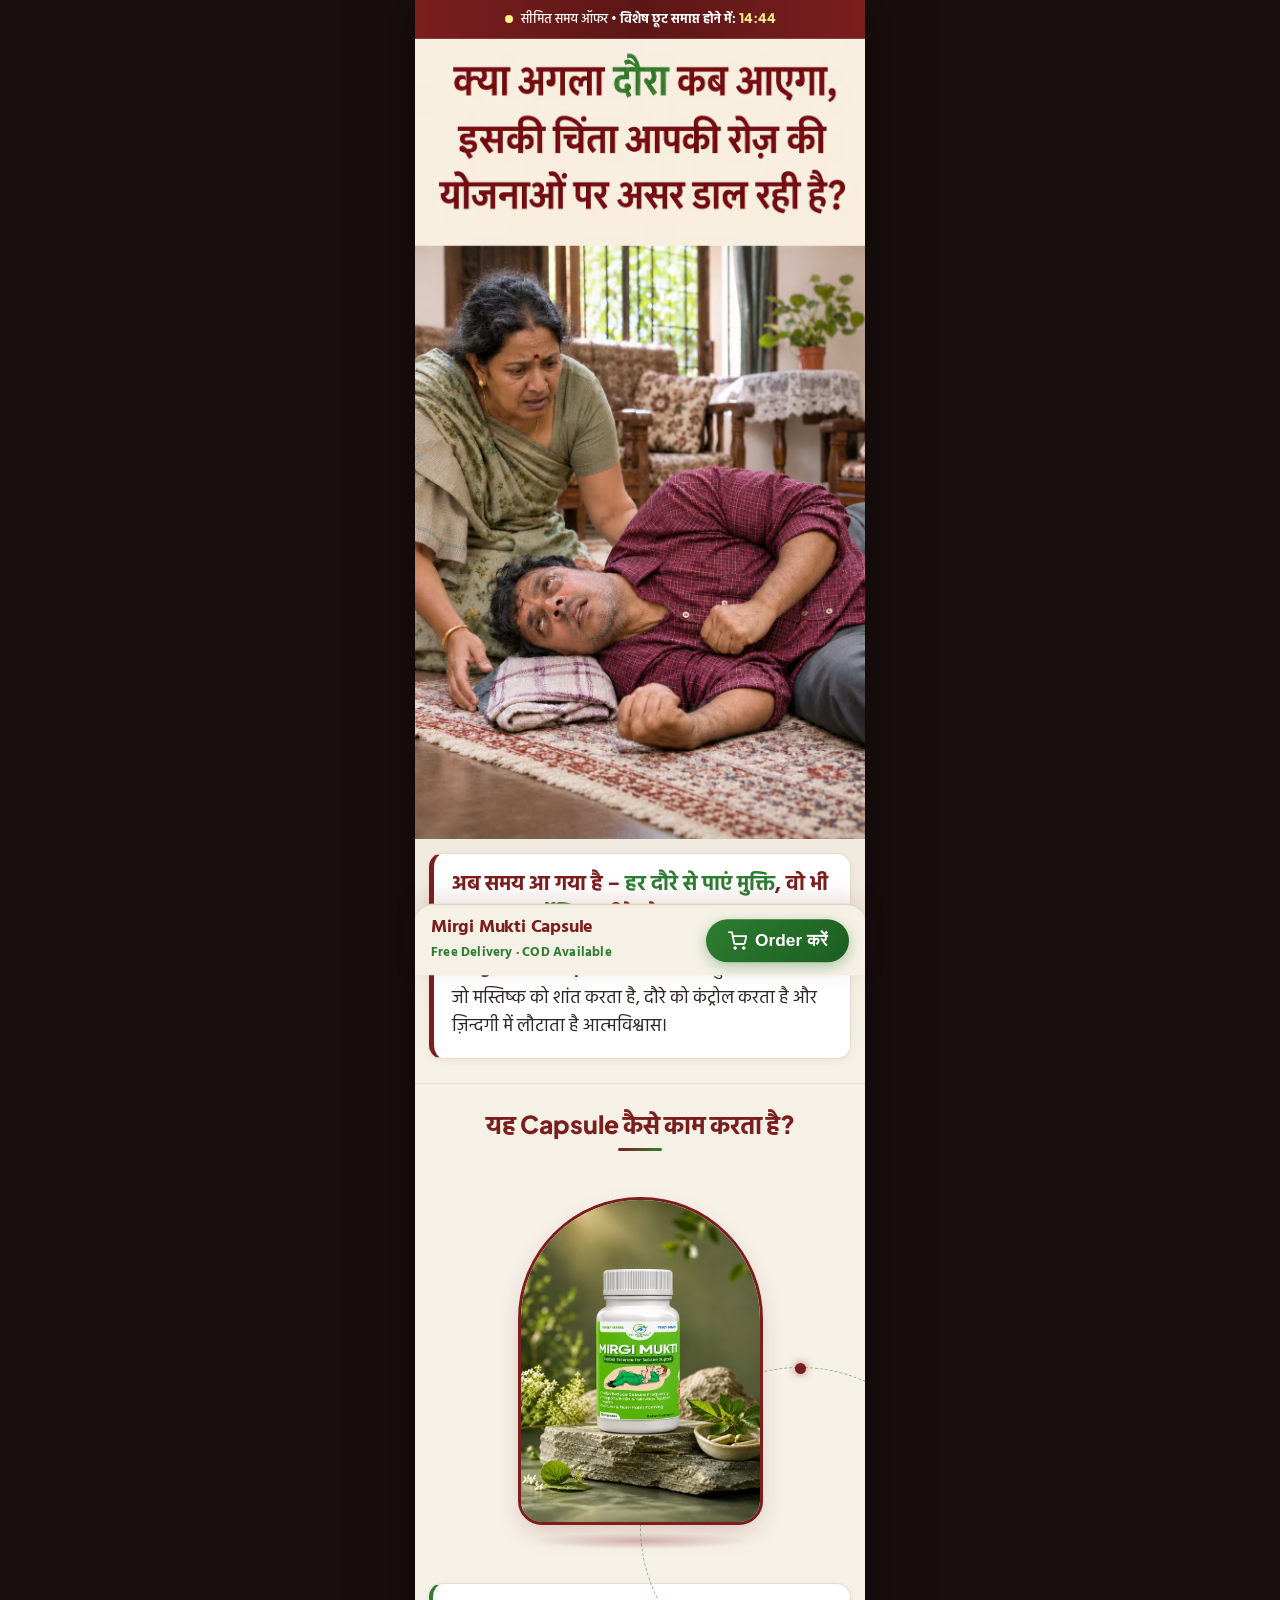
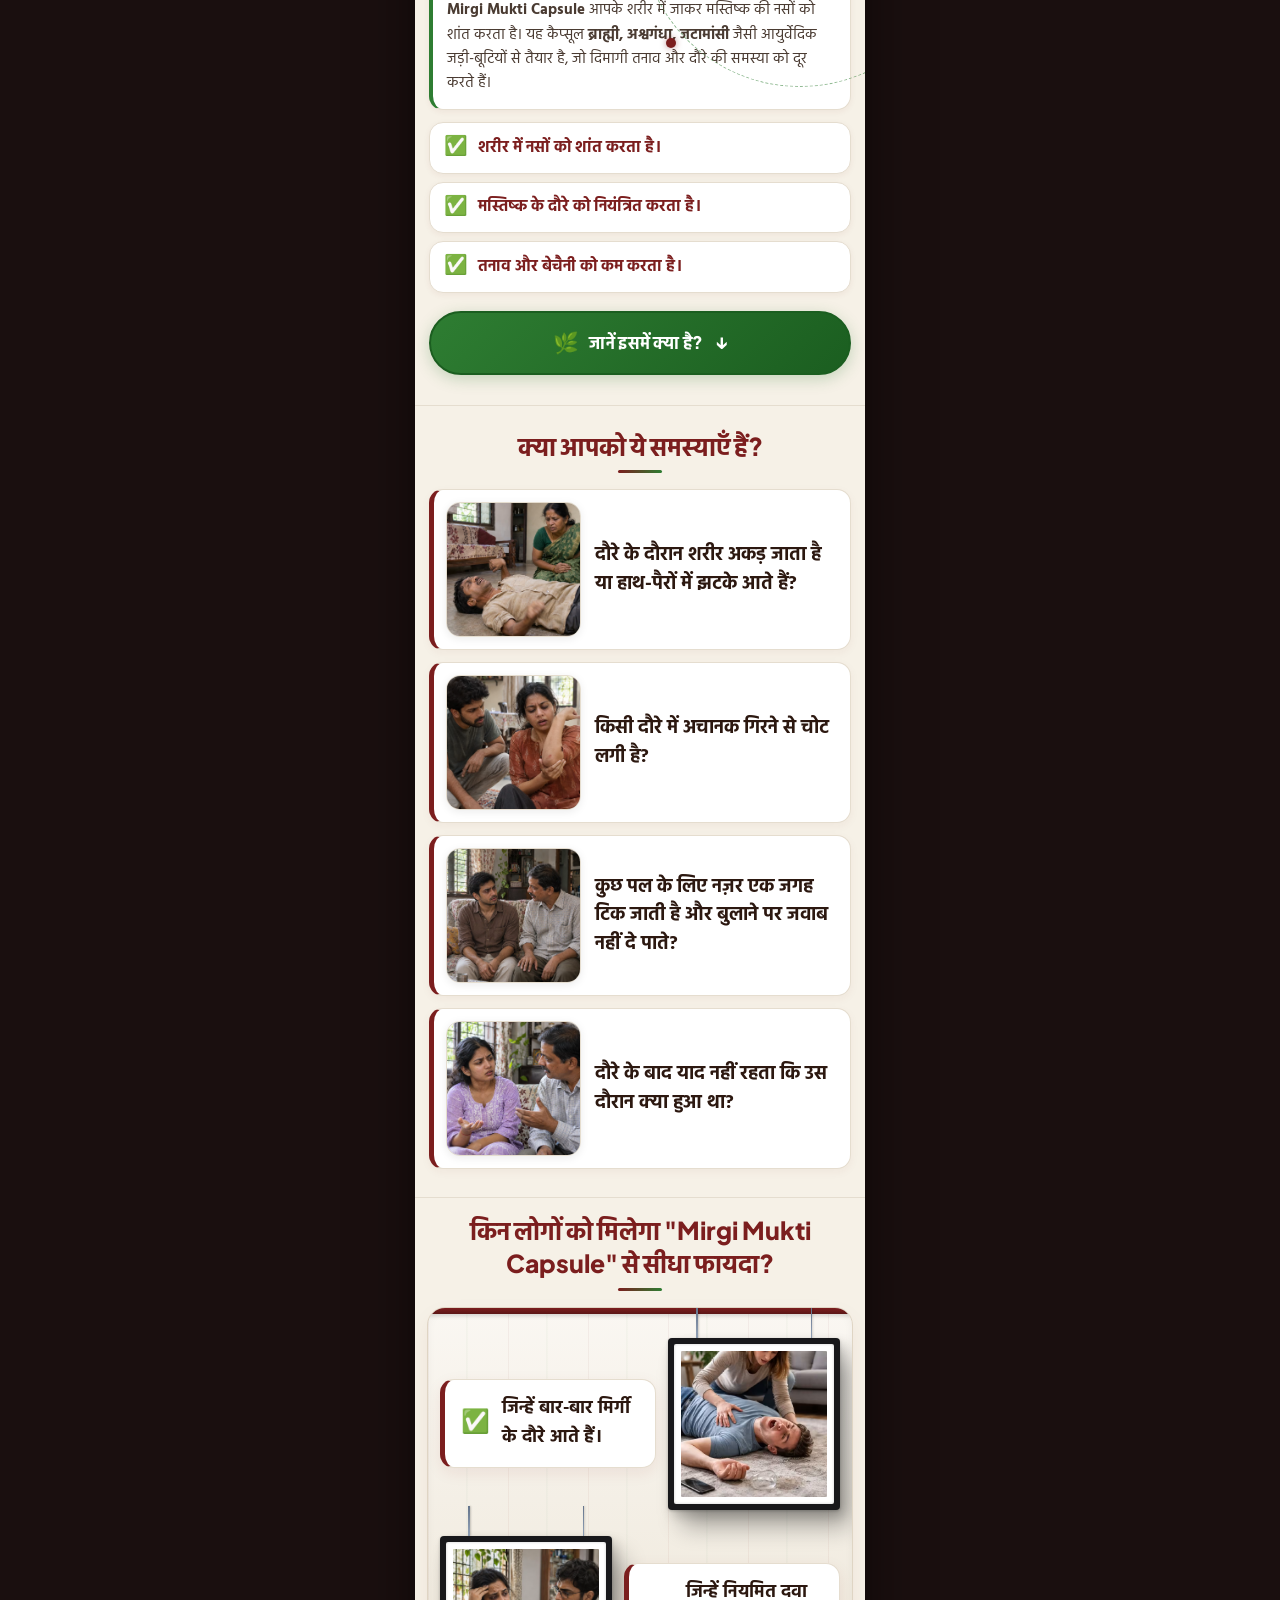
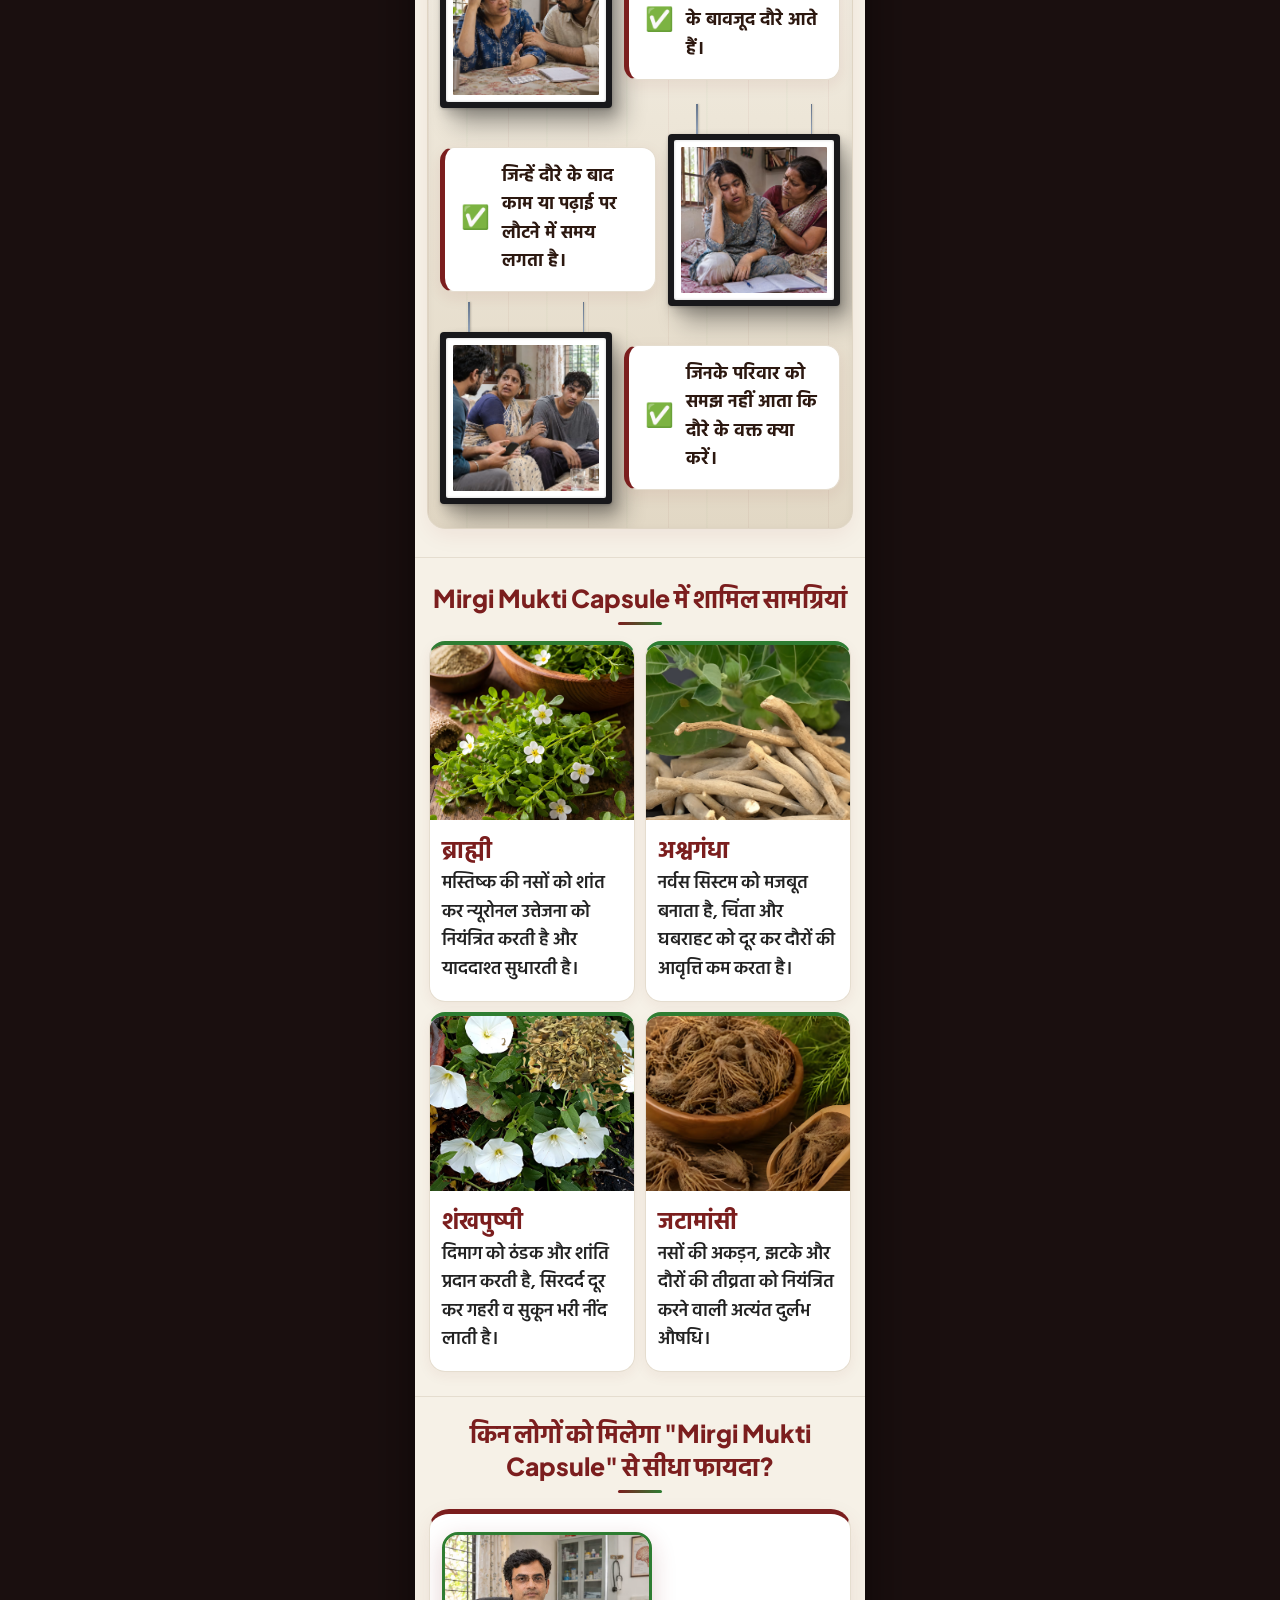
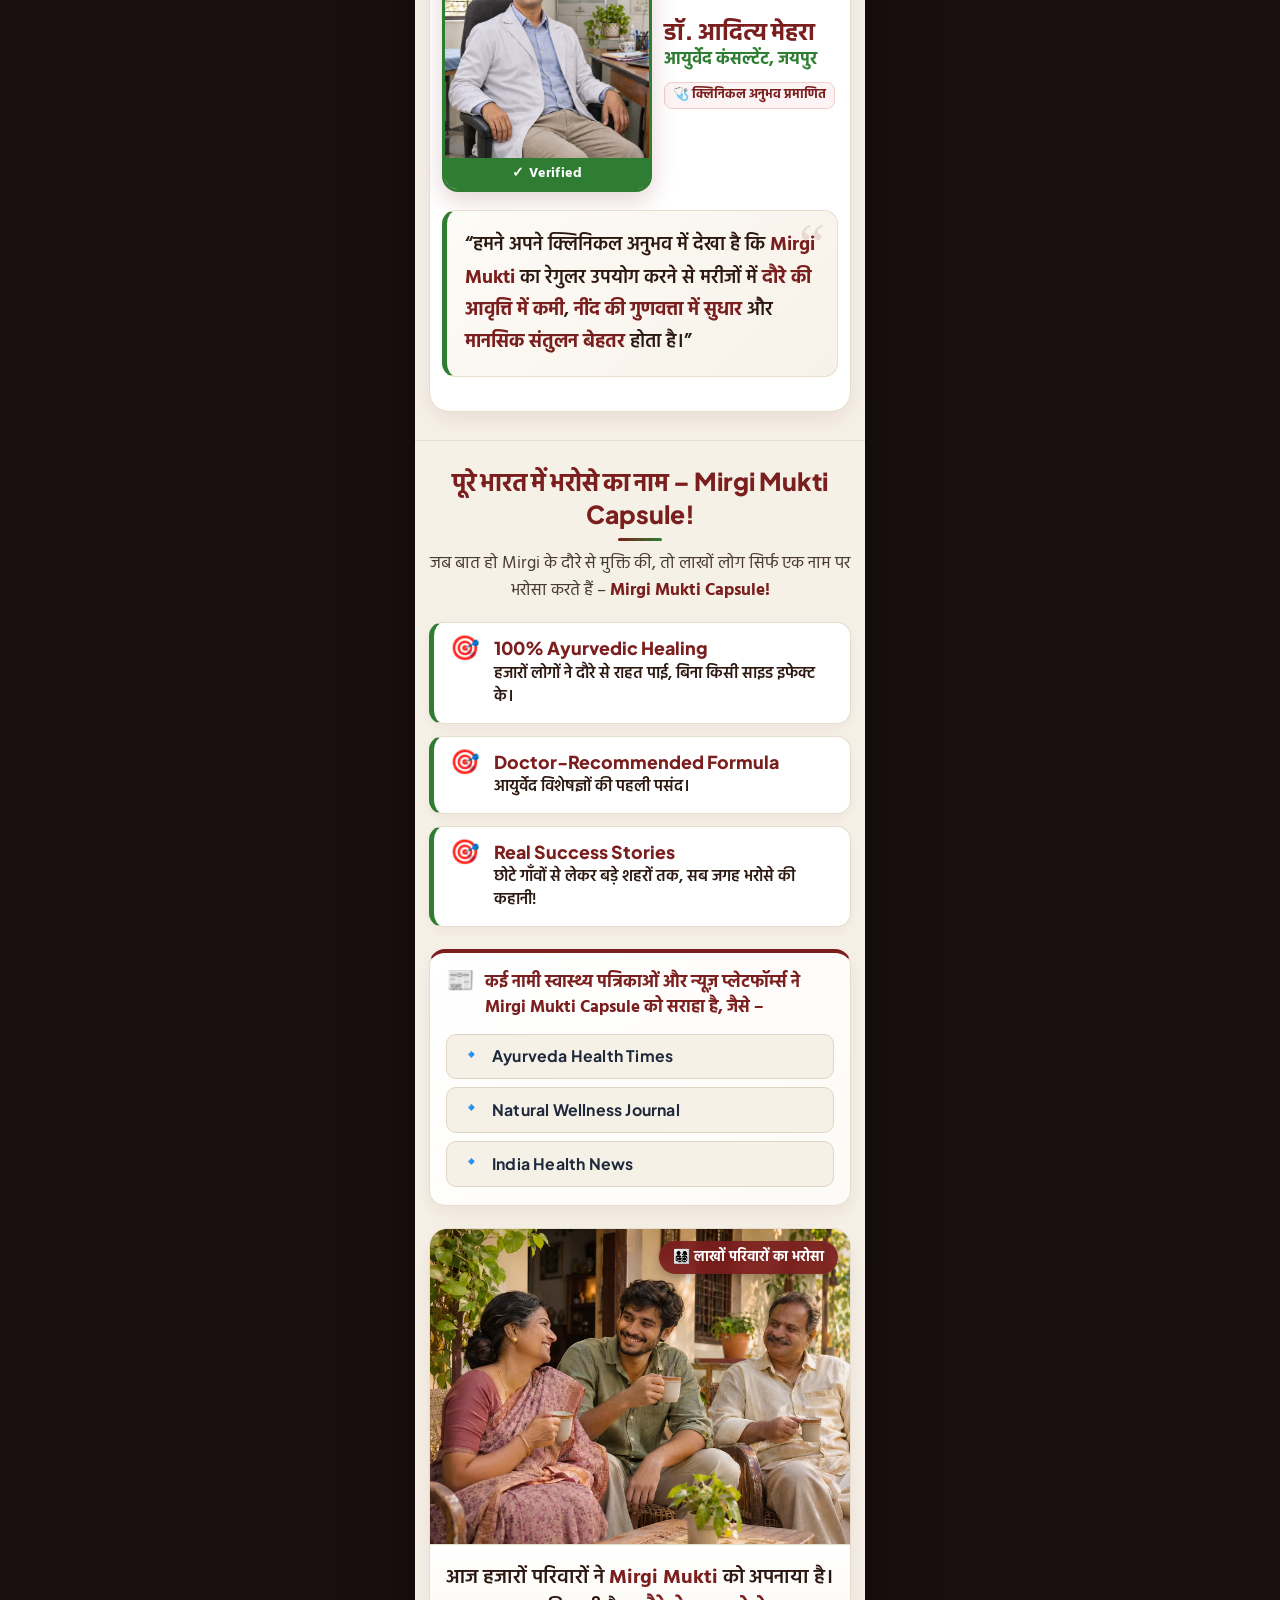
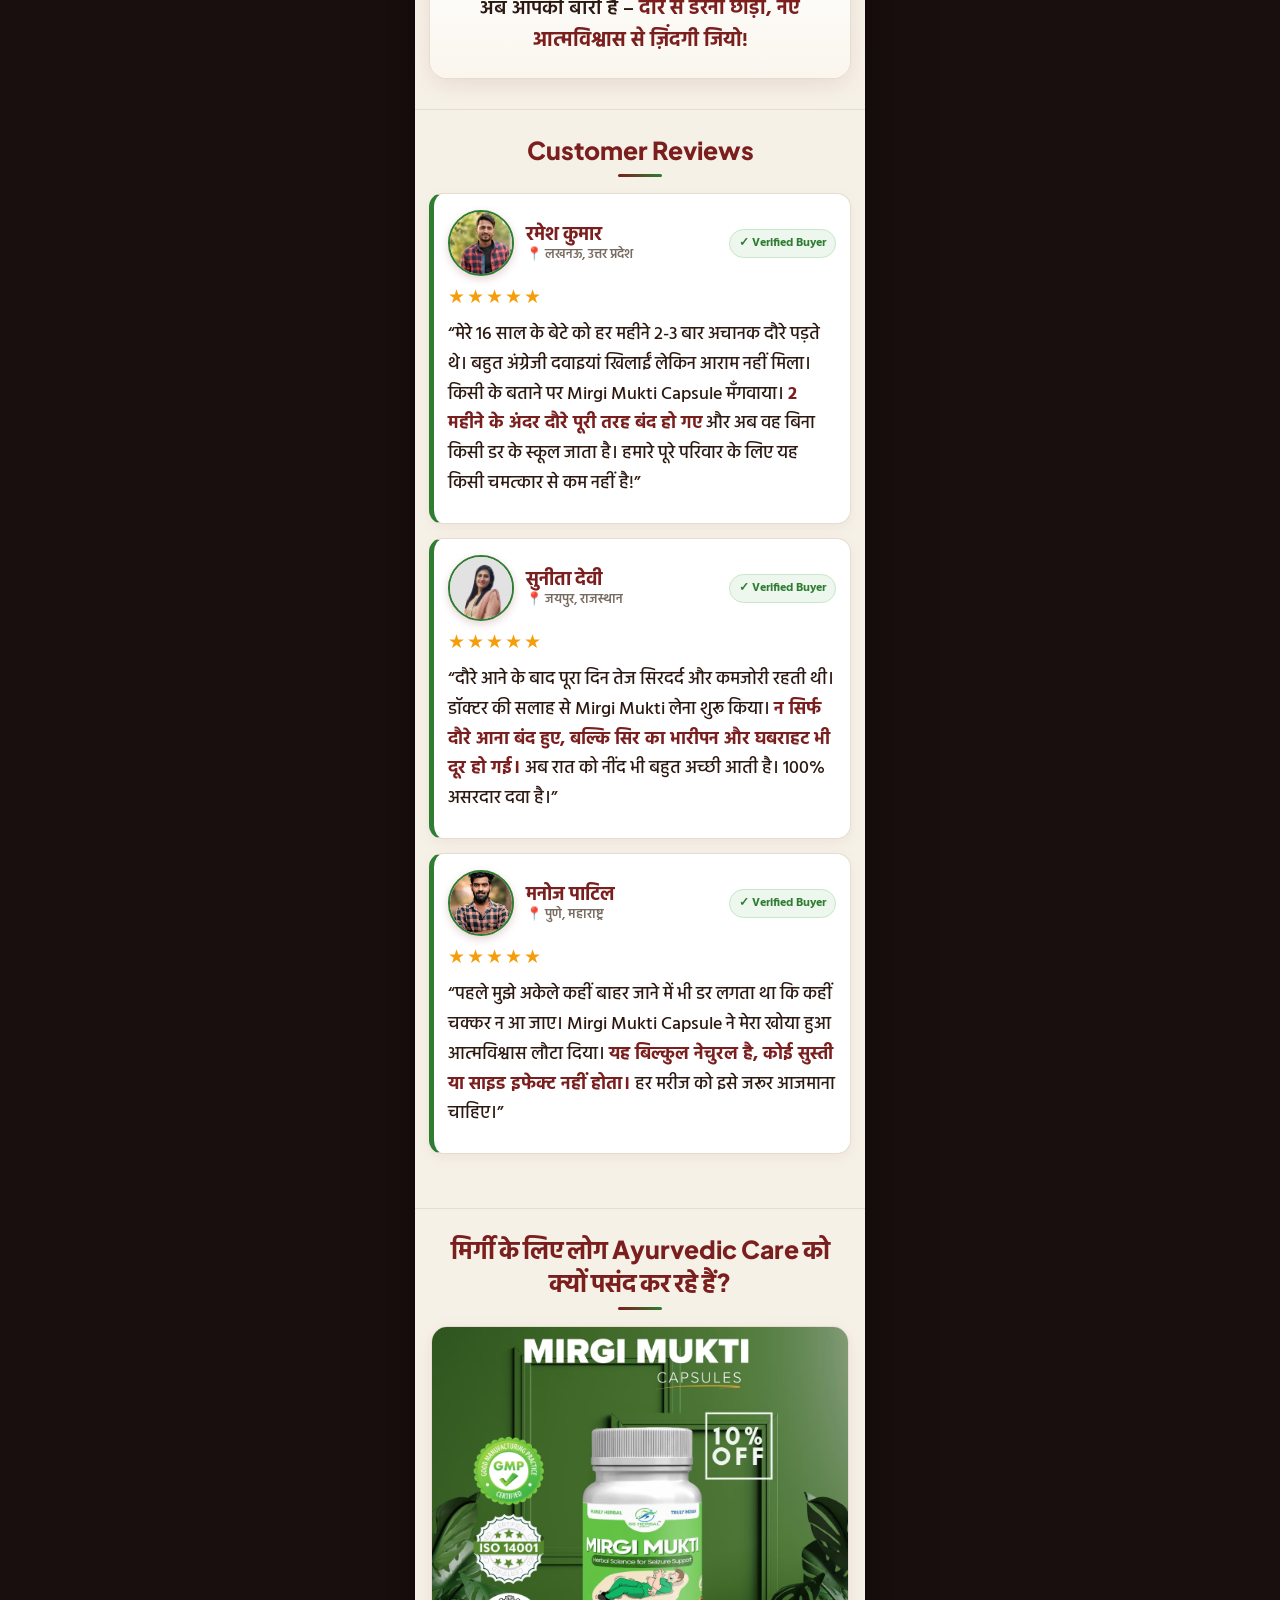
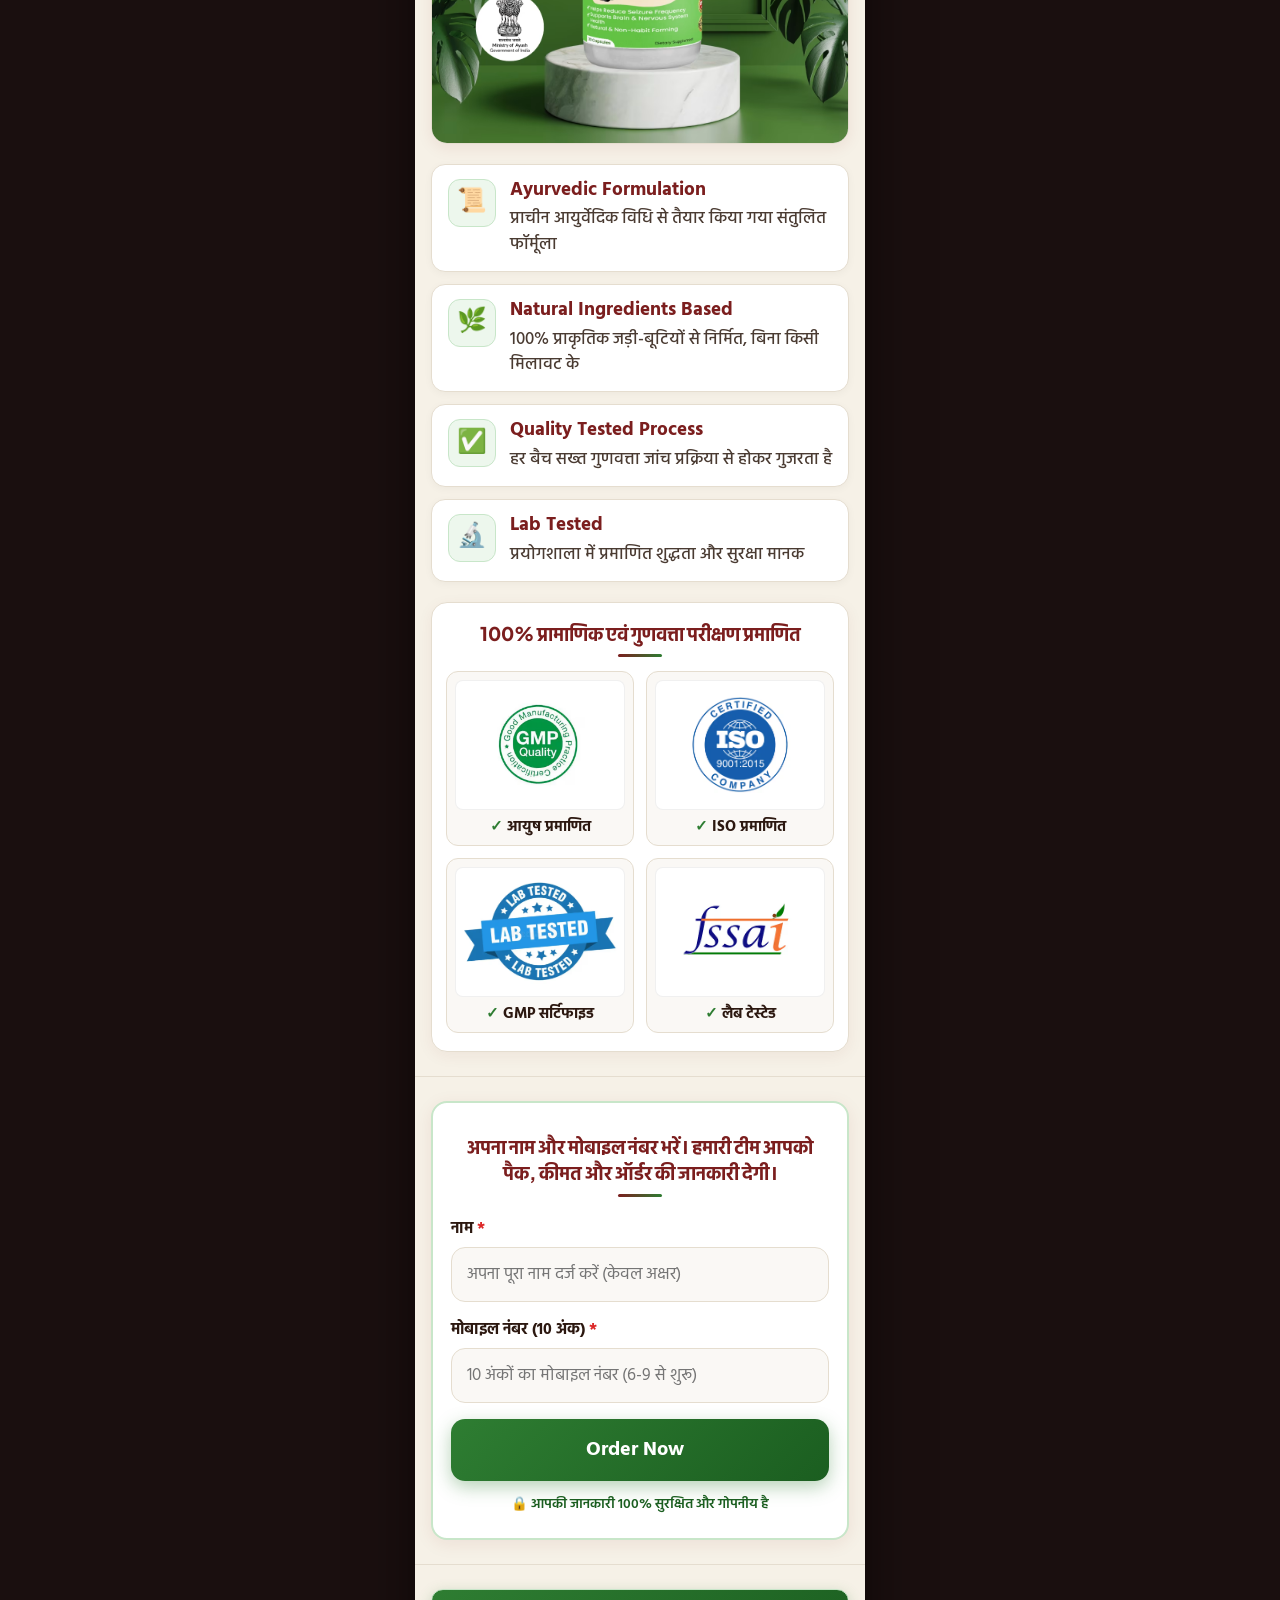
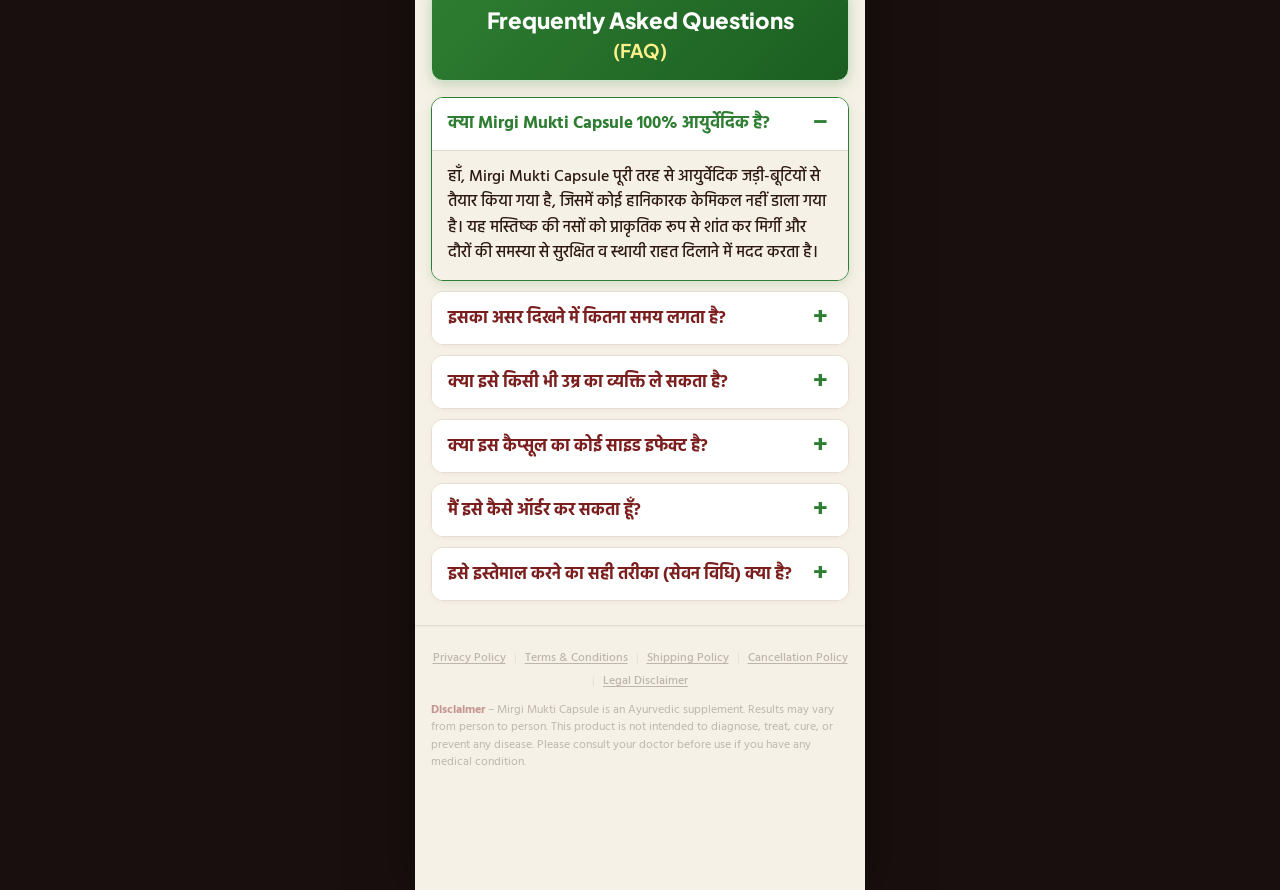
==== commit 0f5757e4: "Create new thank you page" ====
--- a/index.html
+++ b/index.html
@@ -8,7 +8,3078 @@
   <link rel="preconnect" href="https://fonts.googleapis.com">
   <link rel="preconnect" href="https://fonts.gstatic.com" crossorigin>
   <link href="https://fonts.googleapis.com/css2?family=Hind:wght@400;500;600;700&family=Plus+Jakarta+Sans:wght@500;600;700;800&display=swap" rel="stylesheet">
-  <link rel="stylesheet" href="style.css">
+  <style>
+/* ==========================================================================
+   MIRGI MUKTI CAPSULE - MOBILE-FIRST (MAX-WIDTH 450PX) DISTINCT DESIGN
+   Color Palette: Deep Ayurvedic Emerald, Warm Vedic Amber Gold, Soft Mint, Crisp Slate
+   Strictly mobile-first with 450px centered shell
+   ========================================================================== */
+
+:root {
+  /* User-Defined Herbal / Natural Palette */
+  --primary-maroon: #7B1E1E;
+  /* Rich Maroon Primary */
+  --primary-maroon-dark: #5c1616;
+  /* Deep Maroon */
+  --primary-maroon-light: #9c2a2a;
+  --primary-maroon-soft: #fcf4f4;
+  --primary-maroon-border: #f2cece;
+
+  --accent-green: #2E7D32;
+  /* Herbal Green Accent */
+  --accent-green-dark: #1b5e20;
+  /* Deep Forest Green */
+  --accent-green-light: #4caf50;
+  /* Fresh Leaf Green */
+  --accent-green-soft: #edf7ed;
+  /* Soft Green Tint */
+  --accent-green-border: #c8e6c9;
+  /* Soft Green Border */
+
+  --bg-offwhite: #F6F1E7;
+  /* Herbal Off-White Base */
+  --bg-offwhite-alt: #ece5d8;
+  /* Slightly deeper off-white */
+  --bg-white: #ffffff;
+  --bg-cream: #F6F1E7;
+
+  /* Aliases mapped to brand variables */
+  --emerald-dark: #7B1E1E;
+  /* Maroon for main headings & title */
+  --emerald-main: #2E7D32;
+  /* Herbal green for accents */
+  --emerald-light: #4caf50;
+  --emerald-soft: #edf7ed;
+  /* Herbal soft green */
+  --emerald-border: #c8e6c9;
+  /* Soft herbal green border */
+
+  --gold-dark: #7B1E1E;
+  /* Maroon */
+  --gold-main: #2E7D32;
+  /* Herbal Green */
+  --gold-light: #388e3c;
+  --gold-soft: #F6F1E7;
+  --gold-border: #e2d9c8;
+
+  /* Neutrals & Text */
+  --text-dark: #2c1810;
+  /* Warm Deep Charcoal/Espresso */
+  --text-body: #4a3b32;
+  /* Herbal Warm Body Text */
+  --text-muted: #786c62;
+  /* Hint & Metadata */
+  --border-light: #e5ddcf;
+
+  /* Alerts */
+  --danger-crimson: #7B1E1E;
+  --danger-soft: #fcf4f4;
+  --danger-border: #f2cece;
+
+  /* Typography */
+  --font-base: 'Hind', -apple-system, BlinkMacSystemFont, 'Segoe UI', Roboto, sans-serif;
+  --font-display: 'Plus Jakarta Sans', 'Hind', sans-serif;
+
+  /* Mobile Shell Constraint */
+  --app-max-width: 450px;
+  --radius-sm: 8px;
+  --radius-md: 14px;
+  --radius-lg: 20px;
+  --radius-full: 9999px;
+  --shadow-sm: 0 2px 6px rgba(123, 30, 30, 0.06);
+  --shadow-md: 0 6px 18px rgba(123, 30, 30, 0.1);
+  --shadow-lg: 0 14px 30px rgba(123, 30, 30, 0.14);
+}
+
+/* Reset & Base */
+*,
+*::before,
+*::after {
+  box-sizing: border-box;
+  margin: 0;
+  padding: 0;
+}
+
+html {
+  background-color: #1a0f0f;
+  /* Dark warm backdrop outside the 450px mobile phone frame */
+  font-size: 16.5px;
+  scroll-behavior: smooth;
+  -webkit-text-size-adjust: 100%;
+}
+
+body {
+  font-family: var(--font-base);
+  color: var(--text-dark);
+  line-height: 1.55;
+  background-color: #1a0f0f;
+  display: flex;
+  justify-content: center;
+  min-height: 100vh;
+}
+
+/* ==========================================================================
+   MOBILE-FIRST APP SHELL (MAX-WIDTH: 450PX)
+   ========================================================================== */
+.mobile-app-shell {
+  width: 100%;
+  max-width: var(--app-max-width);
+  background-color: var(--bg-offwhite);
+  min-height: 100vh;
+  box-shadow: 0 0 50px rgba(0, 0, 0, 0.5);
+  position: relative;
+  overflow-x: hidden;
+  padding-bottom: 24px;
+}
+
+/* Images */
+.lp-img {
+  width: 100%;
+  height: auto;
+  display: block;
+  border-radius: var(--radius-md);
+  object-fit: cover;
+}
+
+.img-card-wrapper {
+  margin: 14px 0;
+  border-radius: var(--radius-md);
+  overflow: hidden;
+  box-shadow: var(--shadow-sm);
+  background: #ffffff;
+  border: 1px solid var(--border-light);
+}
+
+.hero-img-wrap {
+  border: none;
+  border-radius: 0;
+  box-shadow: none;
+  margin: 0;
+  width: 100%;
+  background: transparent;
+}
+
+.hero-img-wrap .lp-img {
+  border-radius: 0;
+  width: 100%;
+}
+
+.img-post-margin {
+  margin-top: 18px;
+}
+
+.text-green {
+  color: var(--accent-green);
+}
+
+/* Common Buttons */
+.btn {
+  display: inline-flex;
+  align-items: center;
+  justify-content: center;
+  gap: 8px;
+  font-weight: 700;
+  text-decoration: none;
+  cursor: pointer;
+  border: none;
+  outline: none;
+  transition: all 0.25s ease;
+  font-family: inherit;
+}
+
+.btn-primary-cta {
+  width: 100%;
+  background: linear-gradient(135deg, var(--primary-maroon) 0%, var(--primary-maroon-dark) 100%);
+  color: #ffffff;
+  padding: 13px 16px;
+  border-radius: var(--radius-md);
+  font-size: 1.05rem;
+  font-weight: 800;
+  box-shadow: 0 4px 14px rgba(123, 30, 30, 0.35);
+  margin-top: 12px;
+}
+
+.btn-primary-cta:hover {
+  transform: translateY(-2px);
+  box-shadow: 0 6px 18px rgba(123, 30, 30, 0.45);
+}
+
+/* ==========================================================================
+   TOP BAR (URGENCY BANNER)
+   ========================================================================== */
+.top-bar {
+  background: linear-gradient(90deg, var(--primary-maroon) 0%, var(--primary-maroon-dark) 50%, var(--primary-maroon) 100%);
+  color: #ffffff;
+  padding: 8px 12px;
+  font-size: 0.8rem;
+  border-bottom: 1px solid rgba(255, 255, 255, 0.15);
+}
+
+.top-bar-inner {
+  display: flex;
+  align-items: center;
+  justify-content: center;
+  gap: 8px;
+  text-align: center;
+}
+
+.warning-pulse {
+  width: 8px;
+  height: 8px;
+  border-radius: 50%;
+  background-color: #fef08a;
+  box-shadow: 0 0 0 0 rgba(254, 240, 138, 0.7);
+  animation: pulseWarning 1.6s infinite;
+  flex-shrink: 0;
+}
+
+@keyframes pulseWarning {
+  0% {
+    transform: scale(0.9);
+    box-shadow: 0 0 0 0 rgba(254, 240, 138, 0.7);
+  }
+
+  70% {
+    transform: scale(1.2);
+    box-shadow: 0 0 0 6px rgba(254, 240, 138, 0);
+  }
+
+  100% {
+    transform: scale(0.9);
+    box-shadow: 0 0 0 0 rgba(254, 240, 138, 0);
+  }
+}
+
+.top-bar-text {
+  font-weight: 500;
+}
+
+.timer-countdown {
+  color: #fef08a;
+  font-weight: 800;
+  font-family: var(--font-display);
+}
+
+/* ==========================================================================
+   SITE HEADER
+   ========================================================================== */
+.site-header {
+  background: var(--bg-offwhite);
+  border-bottom: 1px solid var(--border-light);
+  position: sticky;
+  top: 0;
+  z-index: 100;
+  box-shadow: var(--shadow-sm);
+}
+
+.header-inner {
+  display: flex;
+  align-items: center;
+  justify-content: space-between;
+  padding: 10px 14px;
+}
+
+.brand-logo {
+  display: flex;
+  align-items: center;
+  gap: 10px;
+}
+
+.brand-text {
+  display: flex;
+  flex-direction: column;
+}
+
+.brand-title {
+  font-family: var(--font-display);
+  font-size: 1.15rem;
+  font-weight: 800;
+  color: var(--primary-maroon);
+  line-height: 1.1;
+}
+
+.brand-subtitle {
+  font-size: 0.68rem;
+  color: var(--accent-green);
+  font-weight: 700;
+}
+
+.btn-header-cta {
+  background: linear-gradient(135deg, var(--accent-green), var(--accent-green-dark));
+  color: #ffffff;
+  font-size: 0.8rem;
+  font-weight: 800;
+  padding: 6px 14px;
+  border-radius: var(--radius-full);
+  box-shadow: 0 2px 8px rgba(46, 125, 50, 0.25);
+}
+
+/* ==========================================================================
+   SECTIONS & COMMON WRAPPERS
+   ========================================================================== */
+.section {
+  padding: 24px 14px;
+  border-bottom: 1px solid var(--border-light);
+  background: var(--bg-offwhite);
+}
+
+.section-heading-box {
+  text-align: center;
+  margin-bottom: 16px;
+}
+
+.section-heading {
+  font-family: var(--font-display);
+  font-size: 1.5rem;
+  font-weight: 800;
+  color: var(--primary-maroon);
+  line-height: 1.32;
+}
+
+.heading-accent {
+  width: 44px;
+  height: 3px;
+  background: linear-gradient(90deg, var(--primary-maroon), var(--accent-green));
+  margin: 8px auto 0;
+  border-radius: var(--radius-full);
+}
+
+.heading-accent.accent-danger {
+  background: linear-gradient(90deg, var(--primary-maroon), var(--accent-green));
+}
+
+/* ==========================================================================
+   SECTION 0 & 1: HERO
+   ========================================================================== */
+.hero-section {
+  background: linear-gradient(180deg, var(--bg-offwhite) 0%, #ece4d6 60%, var(--bg-offwhite) 100%);
+  padding: 0 0 24px;
+}
+
+.hook-box {
+  text-align: center;
+  margin-bottom: 12px;
+}
+
+.main-question-headline {
+  font-family: var(--font-display);
+  font-size: 1.48rem;
+  font-weight: 800;
+  color: var(--text-dark);
+  line-height: 1.3;
+}
+
+.highlight-gold {
+  color: var(--primary-maroon);
+  border-bottom: 2px solid var(--accent-green);
+}
+
+.highlight-speech-card {
+  background: #ffffff;
+  border: 1.5px solid var(--border-light);
+  border-left: 5px solid var(--primary-maroon);
+  border-radius: var(--radius-md);
+  padding: 16px 18px;
+  box-shadow: var(--shadow-sm);
+  margin: 14px 14px 0;
+}
+
+.tagline-primary {
+  font-size: 1.25rem;
+  color: var(--primary-maroon);
+  line-height: 1.48;
+  font-weight: 700;
+}
+
+.tagline-primary strong {
+  color: var(--accent-green);
+  font-weight: 800;
+}
+
+.divider-line {
+  height: 1px;
+  background: var(--border-light);
+  margin: 12px 0;
+}
+
+.product-summary {
+  font-size: 1.08rem;
+  color: #2b2622;
+  line-height: 1.6;
+}
+
+.product-summary strong {
+  color: var(--primary-maroon);
+  font-weight: 700;
+}
+
+/* ==========================================================================
+   SECTION 4, 5, 6, 7: HOW IT WORKS
+   ========================================================================== */
+.how-it-works-section {
+  background: var(--bg-offwhite);
+}
+
+.info-card {
+  background: #ffffff;
+  border: 1.5px solid var(--border-light);
+  border-left: 4px solid var(--accent-green);
+  border-radius: var(--radius-md);
+  padding: 14px;
+  margin-bottom: 12px;
+  box-shadow: var(--shadow-sm);
+}
+
+.info-card p {
+  font-size: 0.92rem;
+  color: var(--text-body);
+  line-height: 1.6;
+}
+
+.check-cards-stack {
+  display: flex;
+  flex-direction: column;
+  gap: 8px;
+  margin-bottom: 12px;
+}
+
+.check-card {
+  display: flex;
+  align-items: center;
+  gap: 10px;
+  background: #ffffff;
+  border: 1.5px solid var(--border-light);
+  border-radius: var(--radius-md);
+  padding: 10px 14px;
+  box-shadow: var(--shadow-sm);
+}
+
+.check-icon {
+  font-size: 1.15rem;
+  flex-shrink: 0;
+}
+
+.check-text {
+  font-size: 0.94rem;
+  font-weight: 700;
+  color: var(--primary-maroon);
+}
+
+/* ==========================================================================
+   PRODUCT ARCH SHOWCASE WITH ROTATING ORBIT ANIMATION
+   ========================================================================== */
+.product-arch-container {
+  position: relative;
+  display: flex;
+  flex-direction: column;
+  align-items: center;
+  justify-content: center;
+  padding: 30px 10px 18px;
+  margin: 6px 0 16px;
+  overflow: visible;
+}
+
+/* Background Rotating Dashed Circle */
+.rotating-orbit-circle {
+  position: absolute;
+  top: 50%;
+  left: 50%;
+  width: 320px;
+  height: 320px;
+  border: 1.5px dashed rgba(46, 125, 50, 0.55);
+  border-radius: 50%;
+  z-index: 1;
+  pointer-events: none;
+  animation: rotateOrbit 16s linear infinite;
+  box-sizing: border-box;
+}
+
+@keyframes rotateOrbit {
+  0% {
+    transform: translate(-50%, -52%) rotate(0deg);
+  }
+
+  100% {
+    transform: translate(-50%, -52%) rotate(360deg);
+  }
+}
+
+/* Orbit Dots / Beads */
+.orbit-dot {
+  position: absolute;
+  border-radius: 50%;
+  display: block;
+}
+
+.orbit-dot.dot-1 {
+  top: -5px;
+  left: calc(50% - 5px);
+  width: 11px;
+  height: 11px;
+  background: var(--primary-maroon);
+  box-shadow: 0 0 8px rgba(123, 30, 30, 0.6);
+}
+
+.orbit-dot.dot-2 {
+  top: calc(50% - 4px);
+  right: -5px;
+  width: 9px;
+  height: 9px;
+  background: var(--accent-green);
+  box-shadow: 0 0 6px rgba(46, 125, 50, 0.6);
+}
+
+.orbit-dot.dot-3 {
+  bottom: 12%;
+  left: 8%;
+  width: 10px;
+  height: 10px;
+  background: var(--primary-maroon);
+  box-shadow: 0 0 6px rgba(123, 30, 30, 0.5);
+}
+
+/* Arched Window Frame */
+.arch-window-frame {
+  position: relative;
+  z-index: 2;
+  width: 245px;
+  height: 328px;
+  border-radius: 122px 122px 24px 24px;
+  border: 3.5px solid var(--primary-maroon);
+  overflow: hidden;
+  background: #faf8f3;
+  box-shadow: 0 10px 24px -4px rgba(123, 30, 30, 0.22);
+}
+
+.arch-bottle-img {
+  width: 100%;
+  height: 100%;
+  object-fit: cover;
+  object-position: center bottom;
+  display: block;
+  transition: transform 0.3s ease;
+}
+
+.arch-window-frame:hover .arch-bottle-img {
+  transform: scale(1.03);
+}
+
+/* Bottom Pedestal Shadow */
+.arch-base-shadow {
+  position: relative;
+  z-index: 2;
+  width: 210px;
+  height: 16px;
+  background: radial-gradient(ellipse at center, rgba(123, 30, 30, 0.28) 0%, rgba(123, 30, 30, 0) 72%);
+  border-radius: 50%;
+  margin-top: 8px;
+}
+
+/* ==========================================================================
+   SECTION 8, 9, 10, 11, 12: PROBLEMS
+   ========================================================================== */
+.problems-section {
+  background-color: var(--bg-cream);
+}
+
+/* ==========================================================================
+   SECTION 3: PROBLEMS / SYMPTOMS (SIMPLE & CLEAN DESIGN)
+   ========================================================================== */
+.problems-section {
+  background: var(--bg-offwhite);
+  padding: 24px 14px 28px;
+}
+
+.problems-list {
+  display: flex;
+  flex-direction: column;
+  gap: 12px;
+  margin-top: 6px;
+}
+
+.problem-clean-card {
+  background: #ffffff;
+  border: 1.5px solid var(--border-light);
+  border-left: 5px solid var(--primary-maroon);
+  border-radius: var(--radius-md);
+  padding: 12px;
+  display: flex;
+  align-items: center;
+  gap: 14px;
+  box-shadow: 0 3px 10px rgba(123, 30, 30, 0.05);
+  transition: transform 0.2s ease, box-shadow 0.2s ease;
+}
+
+.problem-clean-card:hover {
+  transform: translateY(-2px);
+  box-shadow: 0 6px 16px rgba(123, 30, 30, 0.1);
+}
+
+.problem-img-wrap {
+  width: 135px;
+  height: 135px;
+  min-width: 135px;
+  border-radius: 14px;
+  overflow: hidden;
+  background: #f1f5f9;
+  border: 1px solid var(--border-light);
+  flex-shrink: 0;
+  box-shadow: 0 2px 8px rgba(0, 0, 0, 0.08);
+}
+
+.problem-img-wrap img {
+  width: 100%;
+  height: 100%;
+  object-fit: cover;
+  display: block;
+}
+
+.problem-text-box {
+  flex: 1;
+}
+
+.problem-question {
+  font-family: 'Hind', sans-serif;
+  font-size: 1.15rem;
+  font-weight: 700;
+  color: var(--text-dark);
+  line-height: 1.5;
+  margin: 0;
+}
+
+@media (max-width: 400px) {
+  .problem-clean-card {
+    padding: 10px;
+    gap: 12px;
+  }
+
+  .problem-img-wrap {
+    width: 118px;
+    height: 118px;
+    min-width: 118px;
+    border-radius: 12px;
+  }
+
+  .problem-question {
+    font-size: 1.05rem;
+    line-height: 1.45;
+  }
+}
+
+/* ==========================================================================
+   SECTION 4: WHO BENEFITS - GALLERY WALL HANGING FRAMES
+   ========================================================================== */
+.gallery-wall-section {
+  background: var(--bg-cream);
+  padding: 16px 12px 28px;
+}
+
+.gallery-wall-container {
+  background:
+    linear-gradient(90deg,
+      rgba(123, 30, 30, 0.05) 1px, transparent 1px,
+      transparent 38px, rgba(46, 125, 50, 0.05) 39px, transparent 40px),
+    linear-gradient(180deg, #faf7f2 0%, #ede6d8 50%, #e2d8c5 100%);
+  background-size: 80px 100%, 100% 100%;
+  border-radius: 18px;
+  border: 1.5px solid #dfd5c4;
+  box-shadow:
+    inset 0 2px 10px rgba(0, 0, 0, 0.04),
+    0 8px 24px -4px rgba(123, 30, 30, 0.08);
+  padding: 30px 12px 24px;
+  position: relative;
+  overflow: hidden;
+}
+
+/* Wall top rail / moulding line */
+.gallery-wall-container::before {
+  content: '';
+  position: absolute;
+  top: 0;
+  left: 0;
+  right: 0;
+  height: 6px;
+  background: linear-gradient(180deg, var(--primary-maroon) 0%, var(--primary-maroon-dark) 100%);
+  box-shadow: 0 2px 4px rgba(0, 0, 0, 0.15);
+}
+
+.gallery-wall-surface {
+  position: relative;
+  display: flex;
+  flex-direction: column;
+  gap: 26px;
+}
+
+.gallery-row {
+  display: flex;
+  align-items: center;
+  position: relative;
+  gap: 12px;
+}
+
+.gallery-row-right {
+  justify-content: flex-end;
+}
+
+.gallery-row-left {
+  justify-content: flex-start;
+}
+
+/* Hanging Frame Wrap & Realistic Wires */
+.hanging-frame-wrap {
+  position: relative;
+  flex: 0 0 172px;
+  width: 172px;
+  z-index: 2;
+}
+
+/* Vertical Hanging Wires */
+.hanging-wires {
+  position: absolute;
+  top: -30px;
+  left: 0;
+  right: 0;
+  height: 30px;
+  pointer-events: none;
+}
+
+.hanging-wires::before,
+.hanging-wires::after {
+  content: '';
+  position: absolute;
+  top: 0;
+  bottom: 0;
+  width: 1.5px;
+  background: linear-gradient(180deg, #64748b 0%, #94a3b8 100%);
+  box-shadow: 1px 0 2px rgba(0, 0, 0, 0.2);
+}
+
+.hanging-wires::before {
+  left: 28px;
+}
+
+.hanging-wires::after {
+  right: 28px;
+}
+
+/* Art Frame (Black Frame with Matting) */
+.art-frame {
+  background: #18181b;
+  border-radius: 4px;
+  padding: 6px;
+  box-shadow:
+    12px 18px 24px -2px rgba(0, 0, 0, 0.32),
+    4px 6px 12px rgba(0, 0, 0, 0.18),
+    0 1px 3px rgba(0, 0, 0, 0.2);
+  transition: transform 0.25s ease, box-shadow 0.25s ease;
+  position: relative;
+}
+
+.art-frame:hover {
+  transform: translateY(-2px) scale(1.02);
+  box-shadow:
+    16px 22px 28px -2px rgba(0, 0, 0, 0.38),
+    6px 8px 14px rgba(0, 0, 0, 0.22);
+}
+
+.art-matting {
+  background: #ffffff;
+  padding: 7px;
+  border-radius: 2px;
+  box-shadow: inset 0 0 3px rgba(0, 0, 0, 0.2);
+}
+
+.art-matting img {
+  width: 100%;
+  aspect-ratio: 1 / 1;
+  object-fit: cover;
+  display: block;
+  border-radius: 1px;
+}
+
+/* Gallery Caption Card */
+.gallery-caption-card {
+  flex: 1 1 auto;
+  background: #ffffff;
+  border: 1.5px solid var(--border-light);
+  border-left: 5px solid var(--primary-maroon);
+  border-radius: 14px;
+  padding: 15px 16px;
+  box-shadow: 0 5px 16px rgba(123, 30, 30, 0.08);
+  display: flex;
+  align-items: center;
+  gap: 12px;
+  transition: transform 0.2s ease, box-shadow 0.2s ease;
+  z-index: 2;
+}
+
+.gallery-row:hover .gallery-caption-card {
+  transform: translateY(-1px);
+  box-shadow: 0 6px 18px rgba(123, 30, 30, 0.14);
+}
+
+.gallery-check-badge {
+  font-size: 1.4rem;
+  line-height: 1;
+  flex-shrink: 0;
+}
+
+.gallery-caption-text {
+  font-family: 'Hind', sans-serif;
+  font-size: 1.12rem;
+  font-weight: 700;
+  color: var(--text-dark);
+  line-height: 1.52;
+  margin: 0;
+}
+
+/* Mobile responsive adjustments */
+@media (max-width: 400px) {
+  .hanging-frame-wrap {
+    flex: 0 0 140px;
+    width: 140px;
+  }
+
+  .gallery-caption-card {
+    padding: 12px 12px;
+    gap: 9px;
+  }
+
+  .gallery-caption-text {
+    font-size: 0.92rem;
+    line-height: 1.42;
+  }
+
+  .gallery-check-badge {
+    font-size: 1.22rem;
+  }
+}
+
+@media (max-width: 360px) {
+  .hanging-frame-wrap {
+    flex: 0 0 120px;
+    width: 120px;
+  }
+
+  .gallery-caption-text {
+    font-size: 0.86rem;
+  }
+}
+
+/* ==========================================================================
+   INGREDIENTS TOGGLE BUTTON & DRAWER
+   ========================================================================== */
+.ingredients-toggle-container {
+  margin: 18px 0 6px;
+  text-align: center;
+}
+
+.btn-ingredients-toggle {
+  width: 100%;
+  display: inline-flex;
+  align-items: center;
+  justify-content: center;
+  gap: 10px;
+  background: linear-gradient(135deg, var(--accent-green) 0%, var(--accent-green-dark) 100%);
+  color: #ffffff;
+  border: 2px solid var(--accent-green-dark);
+  border-radius: var(--radius-full);
+  padding: 14px 20px;
+  font-family: var(--font-display);
+  font-size: 1.05rem;
+  font-weight: 800;
+  text-decoration: none;
+  cursor: pointer;
+  box-shadow: 0 4px 15px rgba(46, 125, 50, 0.25);
+  transition: all 0.3s cubic-bezier(0.4, 0, 0.2, 1);
+}
+
+.btn-ingredients-toggle:hover {
+  transform: translateY(-2px);
+  box-shadow: 0 6px 20px rgba(46, 125, 50, 0.35);
+  background: linear-gradient(135deg, #388e3c 0%, #1b5e20 100%);
+  color: #ffffff;
+}
+
+.btn-ing-icon {
+  font-size: 1.25rem;
+}
+
+.btn-ing-text {
+  letter-spacing: 0.3px;
+  color: #ffffff;
+}
+
+.btn-ing-arrow {
+  font-size: 1.1rem;
+  transition: transform 0.3s ease;
+  color: #ffffff;
+}
+
+.btn-ingredients-toggle:hover .btn-ing-arrow {
+  transform: translateY(2px);
+}
+
+.ingredients-grid {
+  display: grid;
+  grid-template-columns: repeat(2, 1fr);
+  gap: 10px;
+  margin-top: 14px;
+}
+
+.ingredient-card {
+  background: #ffffff;
+  border: 1.5px solid var(--border-light);
+  border-top: 4px solid var(--accent-green);
+  border-radius: 16px;
+  overflow: hidden;
+  box-shadow: 0 4px 14px rgba(123, 30, 30, 0.06);
+  display: flex;
+  flex-direction: column;
+  transition: transform 0.2s ease, box-shadow 0.2s ease;
+}
+
+.ingredient-card:hover {
+  transform: translateY(-2px);
+  box-shadow: 0 6px 18px rgba(123, 30, 30, 0.12);
+}
+
+.ingredient-img-wrap {
+  position: relative;
+  width: 100%;
+  height: 175px;
+  background: #f0ebe1;
+  overflow: hidden;
+}
+
+.ingredient-img {
+  width: 100%;
+  height: 100%;
+  object-fit: cover;
+  display: block;
+  transition: transform 0.3s ease;
+}
+
+.ingredient-card:hover .ingredient-img {
+  transform: scale(1.05);
+}
+
+.ingredient-content {
+  padding: 14px 12px 16px;
+  display: flex;
+  flex-direction: column;
+  flex: 1;
+}
+
+.ingredient-title {
+  font-family: var(--font-display);
+  font-size: 1.45rem;
+  font-weight: 800;
+  color: var(--primary-maroon);
+  margin-bottom: 6px;
+  line-height: 1.25;
+}
+
+.ingredient-desc {
+  font-family: 'Hind', sans-serif;
+  font-size: 1.12rem;
+  font-weight: 600;
+  color: #222222;
+  line-height: 1.55;
+  margin: 0;
+}
+
+.ingredients-trust-pill {
+  display: flex;
+  align-items: center;
+  justify-content: center;
+  gap: 8px;
+  padding: 10px 14px;
+  background: #edf7ed;
+  border: 1px solid var(--emerald-border);
+  border-radius: var(--radius-full);
+  font-size: 0.78rem;
+  color: var(--accent-green);
+  text-align: center;
+}
+
+.ingredients-trust-pill strong {
+  color: var(--primary-maroon);
+}
+
+/* ==========================================================================
+   SECTION 5: DOCTOR ENDORSEMENT
+   ========================================================================== */
+.doctor-section {
+  background: var(--bg-offwhite);
+  padding: 20px 14px 28px;
+}
+
+.section-tag-badge {
+  display: inline-block;
+  background: #edf7ed;
+  color: var(--accent-green);
+  border: 1px solid var(--emerald-border);
+  font-size: 0.85rem;
+  font-weight: 700;
+  padding: 5px 14px;
+  border-radius: var(--radius-full);
+  margin-bottom: 8px;
+}
+
+.doctor-card {
+  background: #ffffff;
+  border: 1.5px solid var(--border-light);
+  border-top: 5px solid var(--primary-maroon);
+  border-radius: 20px;
+  padding: 18px 12px;
+  box-shadow: 0 8px 26px -4px rgba(123, 30, 30, 0.12);
+  position: relative;
+  overflow: hidden;
+}
+
+.doctor-profile-header {
+  display: flex;
+  align-items: center;
+  gap: 12px;
+  margin-bottom: 18px;
+}
+
+.doctor-img-wrap {
+  position: relative;
+  flex: 0 0 210px;
+  width: 210px;
+  height: 260px;
+  border-radius: 16px;
+  overflow: hidden;
+  border: 3.5px solid var(--accent-green);
+  box-shadow: 0 8px 24px rgba(123, 30, 30, 0.2);
+  background: #faf8f5;
+}
+
+.doctor-photo {
+  width: 100%;
+  height: 100%;
+  object-fit: cover;
+  object-position: center top;
+  display: block;
+}
+
+.verified-badge {
+  position: absolute;
+  bottom: 0;
+  left: 0;
+  right: 0;
+  background: var(--accent-green);
+  color: #ffffff;
+  font-size: 0.85rem;
+  font-weight: 700;
+  text-align: center;
+  padding: 5px 0;
+  letter-spacing: 0.4px;
+}
+
+.doctor-info {
+  display: flex;
+  flex-direction: column;
+  gap: 4px;
+  flex: 1;
+  min-width: 0;
+}
+
+.doctor-name {
+  font-family: var(--font-display);
+  font-size: 1.48rem;
+  font-weight: 800;
+  color: var(--primary-maroon);
+  line-height: 1.2;
+}
+
+.doctor-designation {
+  font-size: 1.06rem;
+  font-weight: 700;
+  color: var(--accent-green);
+  line-height: 1.35;
+}
+
+.doctor-exp-pill {
+  display: inline-flex;
+  align-items: center;
+  gap: 4px;
+  background: #fcf4f4;
+  border: 1px solid var(--primary-maroon-border);
+  color: var(--primary-maroon);
+  font-size: 0.78rem;
+  font-weight: 700;
+  padding: 4px 8px;
+  border-radius: var(--radius-sm);
+  margin-top: 5px;
+  width: fit-content;
+  line-height: 1.3;
+}
+
+/* Quote Box */
+.doctor-quote-box {
+  background: linear-gradient(135deg, #fdfbf7 0%, #f7f2e9 100%);
+  border: 1.5px solid #e8decb;
+  border-left: 5px solid var(--accent-green);
+  border-radius: 14px;
+  padding: 18px 16px 18px 18px;
+  position: relative;
+  margin-bottom: 16px;
+}
+
+.quote-mark-icon {
+  position: absolute;
+  top: 4px;
+  right: 12px;
+  font-family: Georgia, serif;
+  font-size: 3.6rem;
+  line-height: 1;
+  color: var(--primary-maroon);
+  opacity: 0.12;
+  pointer-events: none;
+}
+
+.doctor-quote-text {
+  font-family: 'Hind', sans-serif;
+  font-size: 1.16rem;
+  line-height: 1.68;
+  color: var(--text-dark);
+  font-weight: 600;
+  margin: 0;
+  position: relative;
+  z-index: 1;
+}
+
+.doctor-quote-text strong {
+  color: var(--primary-maroon);
+  font-weight: 800;
+}
+
+/* Footer Badges */
+.doctor-card-footer {
+  display: flex;
+  align-items: center;
+  justify-content: space-around;
+  border-top: 1px solid var(--border-light);
+  padding-top: 14px;
+  gap: 10px;
+}
+
+.footer-check-item {
+  display: flex;
+  align-items: center;
+  gap: 7px;
+  font-size: 0.92rem;
+  font-weight: 700;
+  color: var(--accent-green);
+}
+
+.footer-check-icon {
+  font-size: 1.15rem;
+}
+
+@media (max-width: 400px) {
+  .doctor-profile-header {
+    gap: 10px;
+  }
+
+  .doctor-img-wrap {
+    flex: 0 0 185px;
+    width: 185px;
+    height: 235px;
+  }
+
+  .doctor-name {
+    font-size: 1.35rem;
+  }
+
+  .doctor-designation {
+    font-size: 0.98rem;
+  }
+
+  .doctor-exp-pill {
+    font-size: 0.74rem;
+    padding: 3px 6px;
+  }
+
+  .doctor-quote-text {
+    font-size: 1.05rem;
+    line-height: 1.58;
+  }
+}
+
+/* ==========================================================================
+   SECTION 6: NATIONWIDE TRUST & MEDIA RECOGNITION
+   ========================================================================== */
+.nationwide-trust-section {
+  background: var(--bg-offwhite);
+  padding: 24px 14px 30px;
+}
+
+.trust-subtitle {
+  font-family: 'Hind', sans-serif;
+  font-size: 1.04rem;
+  color: var(--text-body);
+  line-height: 1.55;
+  margin-top: 10px;
+}
+
+.trust-subtitle strong {
+  color: var(--primary-maroon);
+}
+
+/* 3 Pillars Stack */
+.trust-pillars-stack {
+  display: flex;
+  flex-direction: column;
+  gap: 12px;
+  margin: 18px 0 22px;
+}
+
+.trust-pillar-card {
+  display: flex;
+  align-items: flex-start;
+  gap: 14px;
+  background: #ffffff;
+  border: 1.5px solid var(--border-light);
+  border-left: 5px solid var(--accent-green);
+  border-radius: 14px;
+  padding: 14px 16px;
+  box-shadow: 0 4px 14px rgba(123, 30, 30, 0.06);
+  transition: transform 0.2s ease, box-shadow 0.2s ease;
+}
+
+.trust-pillar-card:hover {
+  transform: translateY(-2px);
+  box-shadow: 0 6px 18px rgba(123, 30, 30, 0.12);
+}
+
+.pillar-icon-box {
+  font-size: 1.45rem;
+  line-height: 1;
+  flex-shrink: 0;
+  margin-top: 2px;
+}
+
+.pillar-content {
+  display: flex;
+  flex-direction: column;
+  gap: 3px;
+}
+
+.pillar-title {
+  font-family: var(--font-display);
+  font-size: 1.08rem;
+  font-weight: 800;
+  color: var(--primary-maroon);
+  line-height: 1.25;
+}
+
+.pillar-desc {
+  font-family: 'Hind', sans-serif;
+  font-size: 0.96rem;
+  font-weight: 600;
+  color: var(--text-dark);
+  line-height: 1.45;
+  margin: 0;
+}
+
+/* Media Recognition Box */
+.media-recognition-box {
+  background: linear-gradient(135deg, #ffffff 0%, #fdfbf7 100%);
+  border: 1.5px solid var(--border-light);
+  border-top: 4.5px solid var(--primary-maroon);
+  border-radius: 16px;
+  padding: 18px 16px;
+  box-shadow: 0 6px 18px rgba(123, 30, 30, 0.08);
+  margin-bottom: 22px;
+}
+
+.media-header {
+  display: flex;
+  align-items: flex-start;
+  gap: 10px;
+  margin-bottom: 14px;
+}
+
+.media-header-icon {
+  font-size: 1.4rem;
+  line-height: 1;
+  flex-shrink: 0;
+}
+
+.media-header-title {
+  font-family: 'Hind', sans-serif;
+  font-size: 1.02rem;
+  font-weight: 700;
+  color: var(--primary-maroon);
+  line-height: 1.45;
+}
+
+.media-badges-grid {
+  display: flex;
+  flex-direction: column;
+  gap: 8px;
+}
+
+.media-badge-pill {
+  display: flex;
+  align-items: center;
+  gap: 10px;
+  background: #f6f1e7;
+  border: 1px solid #e0d4c2;
+  border-radius: 10px;
+  padding: 9px 14px;
+  transition: all 0.2s ease;
+}
+
+.media-badge-pill:hover {
+  background: #ede3d1;
+  border-color: var(--accent-green);
+}
+
+.badge-bullet {
+  font-size: 1rem;
+  color: var(--accent-green);
+}
+
+.badge-name {
+  font-family: var(--font-display);
+  font-size: 0.96rem;
+  font-weight: 700;
+  color: #1e293b;
+  letter-spacing: 0.2px;
+}
+
+/* Family Trust Card */
+.family-trust-card {
+  background: #ffffff;
+  border: 1.5px solid var(--border-light);
+  border-radius: 18px;
+  overflow: hidden;
+  box-shadow: 0 8px 24px -4px rgba(123, 30, 30, 0.12);
+}
+
+.family-img-wrapper {
+  position: relative;
+  width: 100%;
+  aspect-ratio: 16 / 12;
+  overflow: hidden;
+  background: #f1f5f9;
+}
+
+.family-img {
+  width: 100%;
+  height: 100%;
+  object-fit: cover;
+  object-position: center 25%;
+  display: block;
+}
+
+.family-img-badge {
+  position: absolute;
+  top: 12px;
+  right: 12px;
+  background: rgba(123, 30, 30, 0.92);
+  color: #ffffff;
+  font-size: 0.84rem;
+  font-weight: 700;
+  padding: 6px 14px;
+  border-radius: var(--radius-full);
+  box-shadow: 0 4px 10px rgba(0, 0, 0, 0.25);
+  backdrop-filter: blur(4px);
+}
+
+.family-cta-box {
+  padding: 18px 16px 20px;
+  background: linear-gradient(180deg, #ffffff 0%, #faf6ee 100%);
+  border-top: 1.5px solid var(--border-light);
+}
+
+.family-closing-text {
+  font-family: 'Hind', sans-serif;
+  font-size: 1.2rem;
+  line-height: 1.6;
+  color: var(--text-dark);
+  font-weight: 600;
+  text-align: center;
+  margin: 0;
+}
+
+.family-closing-text strong {
+  color: var(--primary-maroon);
+  font-weight: 800;
+}
+
+@media (max-width: 400px) {
+  .trust-subtitle {
+    font-size: 0.96rem;
+  }
+
+  .pillar-title {
+    font-size: 1rem;
+  }
+
+  .pillar-desc {
+    font-size: 0.9rem;
+  }
+
+  .media-header-title {
+    font-size: 0.95rem;
+  }
+
+  .badge-name {
+    font-size: 0.9rem;
+  }
+
+  .family-closing-text {
+    font-size: 0.98rem;
+  }
+}
+
+/* ==========================================================================
+   SECTION 7: CUSTOMER REVIEWS
+   ========================================================================== */
+.customer-reviews-section {
+  background: var(--bg-offwhite);
+  padding: 24px 14px 30px;
+}
+
+.reviews-subtitle {
+  font-family: 'Hind', sans-serif;
+  font-size: 0.98rem;
+  color: var(--text-body);
+  line-height: 1.5;
+  margin-top: 6px;
+}
+
+/* Rating Overview Card */
+.rating-overview-card {
+  display: flex;
+  align-items: center;
+  gap: 16px;
+  background: #ffffff;
+  border: 1.5px solid var(--border-light);
+  border-top: 4.5px solid var(--primary-maroon);
+  border-radius: 16px;
+  padding: 16px 14px;
+  margin: 18px 0 22px;
+  box-shadow: 0 6px 18px rgba(123, 30, 30, 0.08);
+}
+
+.rating-score-box {
+  display: flex;
+  flex-direction: column;
+  align-items: center;
+  flex: 0 0 110px;
+  border-right: 1.5px solid var(--border-light);
+  padding-right: 12px;
+}
+
+.rating-big-number {
+  font-family: var(--font-display);
+  font-size: 2.6rem;
+  font-weight: 800;
+  color: var(--primary-maroon);
+  line-height: 1;
+}
+
+.rating-stars-gold {
+  color: #f59e0b;
+  font-size: 1.1rem;
+  letter-spacing: 2px;
+  margin: 4px 0 2px;
+}
+
+.rating-total-reviews {
+  font-size: 0.7rem;
+  font-weight: 700;
+  color: var(--accent-green);
+  text-align: center;
+}
+
+.rating-stats-box {
+  flex: 1;
+  display: flex;
+  flex-direction: column;
+  gap: 8px;
+}
+
+.rating-stat-row {
+  display: flex;
+  align-items: center;
+  gap: 8px;
+  font-size: 0.76rem;
+  font-weight: 700;
+  color: var(--text-dark);
+}
+
+.stat-label {
+  flex: 0 0 80px;
+  font-size: 0.74rem;
+}
+
+.stat-bar {
+  flex: 1;
+  height: 7px;
+  background: #ede6d8;
+  border-radius: 4px;
+  overflow: hidden;
+}
+
+.stat-fill {
+  height: 100%;
+  background: linear-gradient(90deg, var(--accent-green), #4caf50);
+  border-radius: 4px;
+}
+
+.stat-pct {
+  flex: 0 0 32px;
+  font-size: 0.74rem;
+  color: var(--primary-maroon);
+  text-align: right;
+}
+
+/* Reviews Stack */
+.reviews-stack {
+  display: flex;
+  flex-direction: column;
+  gap: 14px;
+  margin-bottom: 24px;
+}
+
+.customer-review-card {
+  background: #ffffff;
+  border: 1.5px solid var(--border-light);
+  border-left: 5px solid var(--accent-green);
+  border-radius: 14px;
+  padding: 16px 14px 14px;
+  box-shadow: 0 4px 14px rgba(123, 30, 30, 0.06);
+  transition: transform 0.2s ease, box-shadow 0.2s ease;
+}
+
+.customer-review-card:hover {
+  transform: translateY(-2px);
+  box-shadow: 0 6px 18px rgba(123, 30, 30, 0.12);
+}
+
+.rev-header {
+  display: flex;
+  align-items: center;
+  gap: 12px;
+  margin-bottom: 8px;
+}
+
+.rev-avatar,
+.rev-avatar-img {
+  width: 66px;
+  height: 66px;
+  border-radius: 50%;
+  object-fit: cover;
+  flex-shrink: 0;
+  border: 2.5px solid var(--accent-green);
+  box-shadow: 0 3px 8px rgba(123, 30, 30, 0.2);
+  background: #f5f0e6;
+}
+
+.rev-avatar {
+  background: linear-gradient(135deg, var(--primary-maroon), #9c2a2a);
+  color: #ffffff;
+  font-family: var(--font-display);
+  font-size: 1.25rem;
+  font-weight: 800;
+  display: flex;
+  align-items: center;
+  justify-content: center;
+}
+
+.rev-avatar-green {
+  background: linear-gradient(135deg, var(--accent-green), #4caf50);
+}
+
+.rev-avatar-blue {
+  background: linear-gradient(135deg, #2b6cb0, #4299e1);
+}
+
+/* Attached Photo inside Review Card */
+.rev-photo-attachment {
+  margin: 12px 0 10px;
+  border-radius: 10px;
+  overflow: hidden;
+  border: 1.5px solid var(--border-light);
+  background: #fdfbf7;
+  box-shadow: 0 3px 10px rgba(0, 0, 0, 0.06);
+}
+
+.rev-attached-img {
+  width: 100%;
+  max-height: 270px;
+  object-fit: cover;
+  display: block;
+  border-bottom: 1px solid var(--border-light);
+}
+
+.rev-attached-tag {
+  display: block;
+  font-size: 0.76rem;
+  font-weight: 700;
+  color: var(--accent-green);
+  padding: 6px 10px;
+  background: #f4fbf5;
+}
+
+.rev-user-meta {
+  flex: 1;
+  display: flex;
+  flex-direction: column;
+}
+
+.rev-author-name {
+  font-family: var(--font-display);
+  font-size: 1.18rem;
+  font-weight: 800;
+  color: var(--primary-maroon);
+  line-height: 1.2;
+}
+
+.rev-location {
+  font-size: 0.8rem;
+  color: var(--text-muted);
+  font-weight: 600;
+}
+
+.rev-verified-pill {
+  background: #edf7ed;
+  color: var(--accent-green);
+  border: 1px solid var(--emerald-border);
+  font-size: 0.74rem;
+  font-weight: 700;
+  padding: 4px 9px;
+  border-radius: var(--radius-full);
+  flex-shrink: 0;
+}
+
+.rev-stars {
+  color: #f59e0b;
+  font-size: 1.15rem;
+  letter-spacing: 2px;
+  margin-bottom: 6px;
+}
+
+.rev-body-text {
+  font-family: 'Hind', sans-serif;
+  font-size: 1.12rem;
+  font-weight: 500;
+  color: var(--text-dark);
+  line-height: 1.62;
+  margin: 0 0 10px;
+}
+
+.rev-body-text strong {
+  color: var(--primary-maroon);
+  font-weight: 700;
+}
+
+.rev-date {
+  font-size: 0.72rem;
+  color: var(--text-muted);
+  font-weight: 600;
+  display: block;
+}
+
+/* Proofs Container */
+.customer-proofs-container {
+  background: linear-gradient(135deg, #ffffff 0%, #fdfbf7 100%);
+  border: 1.5px solid var(--border-light);
+  border-top: 4.5px solid var(--primary-maroon);
+  border-radius: 16px;
+  padding: 16px 12px 18px;
+  box-shadow: 0 6px 18px rgba(123, 30, 30, 0.08);
+}
+
+.proofs-header {
+  display: flex;
+  align-items: center;
+  gap: 8px;
+  margin-bottom: 12px;
+}
+
+.proofs-icon {
+  font-size: 1.3rem;
+  flex-shrink: 0;
+}
+
+.proofs-title {
+  font-family: var(--font-display);
+  font-size: 0.96rem;
+  font-weight: 800;
+  color: var(--primary-maroon);
+  line-height: 1.35;
+}
+
+.proofs-grid {
+  display: grid;
+  grid-template-columns: repeat(3, 1fr);
+  gap: 8px;
+}
+
+.proof-photo-card {
+  position: relative;
+  border-radius: 10px;
+  overflow: hidden;
+  border: 1.5px solid var(--border-light);
+  box-shadow: 0 2px 8px rgba(0, 0, 0, 0.08);
+  aspect-ratio: 1 / 1;
+  background: #f1f5f9;
+}
+
+.proof-photo-card img {
+  width: 100%;
+  height: 100%;
+  object-fit: cover;
+  display: block;
+  transition: transform 0.25s ease;
+}
+
+.proof-photo-card:hover img {
+  transform: scale(1.05);
+}
+
+.proof-tag {
+  position: absolute;
+  bottom: 0;
+  left: 0;
+  right: 0;
+  background: rgba(46, 125, 50, 0.92);
+  color: #ffffff;
+  font-size: 0.58rem;
+  font-weight: 700;
+  text-align: center;
+  padding: 3px 2px;
+  letter-spacing: 0.2px;
+}
+
+@media (max-width: 400px) {
+  .rating-big-number {
+    font-size: 2.2rem;
+  }
+
+  .stat-label {
+    flex: 0 0 70px;
+    font-size: 0.70rem;
+  }
+
+  .rev-author-name {
+    font-size: 0.98rem;
+  }
+
+  .rev-body-text {
+    font-size: 0.92rem;
+  }
+
+  .proofs-title {
+    font-size: 0.88rem;
+  }
+
+  .proof-tag {
+    font-size: 0.52rem;
+  }
+}
+
+.solution-bridge-box {
+  background: linear-gradient(135deg, #ffffff 0%, var(--emerald-soft) 100%);
+  border: 1.5px solid var(--emerald-border);
+  border-radius: var(--radius-md);
+  padding: 14px 16px;
+  margin: 14px 0;
+  box-shadow: var(--shadow-sm);
+}
+
+.solution-bridge-box p {
+  font-size: 0.95rem;
+  color: var(--emerald-dark);
+  line-height: 1.55;
+}
+
+/* ==========================================================================
+   SECTION 13, 14, 15, 16: AUDIENCE
+   ========================================================================== */
+.audience-section {
+  background: #ffffff;
+}
+
+.audience-cards-stack {
+  display: flex;
+  flex-direction: column;
+  gap: 10px;
+  margin-bottom: 14px;
+}
+
+.aud-card {
+  display: flex;
+  gap: 10px;
+  background: var(--bg-cream);
+  border: 1px solid var(--border-light);
+  border-radius: var(--radius-md);
+  padding: 12px;
+  box-shadow: var(--shadow-sm);
+}
+
+.aud-icon {
+  font-size: 1.15rem;
+  flex-shrink: 0;
+  margin-top: 1px;
+}
+
+.aud-card p {
+  font-size: 0.88rem;
+  color: var(--text-body);
+  line-height: 1.5;
+}
+
+.hope-banner-card {
+  background: linear-gradient(135deg, #064e3b 0%, #022c22 100%);
+  color: #ffffff;
+  border-radius: var(--radius-lg);
+  padding: 16px 14px;
+  text-align: center;
+  margin-bottom: 14px;
+  box-shadow: var(--shadow-md);
+}
+
+.hope-text {
+  font-size: 0.92rem;
+  line-height: 1.6;
+  margin-bottom: 12px;
+}
+
+.purity-badge {
+  display: inline-flex;
+  align-items: center;
+  gap: 8px;
+  background: rgba(255, 255, 255, 0.14);
+  border: 1px solid rgba(255, 255, 255, 0.25);
+  padding: 5px 14px;
+  border-radius: var(--radius-full);
+  font-size: 0.82rem;
+  font-weight: 700;
+  color: #fef08a;
+}
+
+.sep {
+  opacity: 0.5;
+}
+
+/* ==========================================================================
+   SECTION 20 - 26: TRUST & MEDIA
+   ========================================================================== */
+.trust-section {
+  background-color: var(--bg-cream);
+}
+
+.trust-intro-box {
+  background: #ffffff;
+  border: 1px solid var(--border-light);
+  border-radius: var(--radius-md);
+  padding: 12px 14px;
+  margin-bottom: 12px;
+  text-align: center;
+}
+
+.trust-intro-box p {
+  font-size: 0.95rem;
+  color: var(--emerald-dark);
+  line-height: 1.5;
+}
+
+.target-points-stack {
+  display: flex;
+  flex-direction: column;
+  gap: 10px;
+  margin-bottom: 14px;
+}
+
+.target-point-card {
+  display: flex;
+  gap: 12px;
+  background: #ffffff;
+  border: 1.5px solid var(--emerald-border);
+  border-radius: var(--radius-md);
+  padding: 12px 14px;
+  box-shadow: var(--shadow-sm);
+}
+
+.tp-icon {
+  font-size: 1.5rem;
+  flex-shrink: 0;
+}
+
+.tp-content strong {
+  display: block;
+  font-size: 0.96rem;
+  color: var(--emerald-dark);
+  margin-bottom: 2px;
+}
+
+.tp-content p {
+  font-size: 0.85rem;
+  color: var(--text-body);
+  line-height: 1.45;
+}
+
+.media-recognition-card {
+  background: #ffffff;
+  border: 1px solid var(--border-light);
+  border-radius: var(--radius-md);
+  padding: 14px;
+  margin-bottom: 12px;
+}
+
+.media-title {
+  font-size: 0.88rem;
+  font-weight: 700;
+  color: var(--text-dark);
+  margin-bottom: 10px;
+}
+
+.media-list {
+  display: flex;
+  flex-direction: column;
+  gap: 6px;
+}
+
+.media-chip {
+  background: var(--emerald-soft);
+  border: 1px solid var(--emerald-border);
+  padding: 6px 12px;
+  border-radius: var(--radius-full);
+  font-size: 0.84rem;
+  font-weight: 600;
+  color: var(--emerald-dark);
+}
+
+.family-callout-card {
+  background: var(--gold-soft);
+  border: 1px solid var(--gold-main);
+  border-radius: var(--radius-md);
+  padding: 12px 14px;
+  text-align: center;
+}
+
+.family-callout-card p {
+  font-size: 0.92rem;
+  color: var(--gold-dark);
+  line-height: 1.5;
+}
+
+/* ==========================================================================
+   SECTION 27 - 30: FLYERS
+   ========================================================================== */
+.testimony-flyers-section {
+  background: #ffffff;
+}
+
+.flyers-stack {
+  display: flex;
+  flex-direction: column;
+  gap: 12px;
+}
+
+/* ==========================================================================
+   SECTION 31 - 36: RESULTS & STATS
+   ========================================================================== */
+.results-section {
+  background: linear-gradient(180deg, #ffffff 0%, var(--emerald-soft) 100%);
+}
+
+.announcement-card {
+  background: #ffffff;
+  border-left: 4px solid var(--emerald-main);
+  border-radius: var(--radius-md);
+  padding: 12px 14px;
+  box-shadow: var(--shadow-sm);
+  margin-bottom: 12px;
+}
+
+.announcement-card p {
+  font-size: 0.92rem;
+  color: var(--text-dark);
+  line-height: 1.55;
+}
+
+.stats-checklist-card {
+  background: #ffffff;
+  border: 1px solid var(--border-light);
+  border-radius: var(--radius-md);
+  padding: 14px;
+  box-shadow: var(--shadow-sm);
+  margin-bottom: 12px;
+}
+
+.stats-checklist-card h3 {
+  font-size: 1rem;
+  color: var(--emerald-dark);
+  font-weight: 800;
+  margin-bottom: 10px;
+}
+
+.results-ul {
+  list-style: none;
+  display: flex;
+  flex-direction: column;
+  gap: 8px;
+}
+
+.results-ul li {
+  font-size: 0.9rem;
+  color: var(--text-body);
+  display: flex;
+  align-items: center;
+  gap: 8px;
+}
+
+.target-quote-card {
+  display: flex;
+  align-items: center;
+  gap: 10px;
+  background: var(--gold-soft);
+  border: 1.5px solid var(--gold-main);
+  border-radius: var(--radius-md);
+  padding: 12px 14px;
+  margin-bottom: 12px;
+}
+
+.tq-icon {
+  font-size: 1.5rem;
+  flex-shrink: 0;
+}
+
+.target-quote-card p {
+  font-size: 0.92rem;
+  color: var(--gold-dark);
+  line-height: 1.45;
+}
+
+/* ==========================================================================
+   SECTION 37 - 40: CTA LEAD
+   ========================================================================== */
+.cta-lead-section {
+  background: #ffffff;
+}
+
+.expert-notice-card {
+  background: var(--bg-cream);
+  border-left: 4px solid var(--gold-main);
+  border-radius: var(--radius-md);
+  padding: 12px 14px;
+  margin-top: 10px;
+}
+
+.expert-notice-card p {
+  font-size: 0.92rem;
+  color: var(--text-dark);
+  line-height: 1.55;
+}
+
+/* ==========================================================================
+   SECTION 41: CERTIFIED & TRUSTED
+   ========================================================================== */
+.cert-section {
+  background: var(--bg-cream);
+}
+
+.cert-header-box {
+  text-align: center;
+  margin-bottom: 16px;
+}
+
+.cert-kicker {
+  display: inline-block;
+  font-size: 0.74rem;
+  font-weight: 800;
+  color: var(--gold-dark);
+  background: var(--gold-soft);
+  border: 1px solid var(--gold-border);
+  padding: 3px 12px;
+  border-radius: var(--radius-full);
+  margin-bottom: 6px;
+  text-transform: uppercase;
+}
+
+.cert-grid {
+  display: grid;
+  grid-template-columns: 1fr 1fr;
+  gap: 10px;
+  margin-bottom: 14px;
+}
+
+.cert-card {
+  background: #ffffff;
+  border: 1px solid var(--border-light);
+  border-radius: var(--radius-md);
+  padding: 12px 10px;
+  text-align: center;
+  box-shadow: var(--shadow-sm);
+}
+
+.cert-icon-wrap {
+  font-size: 1.6rem;
+  margin-bottom: 4px;
+}
+
+.cert-card h4 {
+  font-size: 0.88rem;
+  color: var(--emerald-dark);
+  font-weight: 700;
+  margin-bottom: 3px;
+  line-height: 1.25;
+}
+
+.cert-card p {
+  font-size: 0.74rem;
+  color: var(--text-body);
+  line-height: 1.35;
+}
+
+.cert-trust-bar {
+  display: flex;
+  justify-content: center;
+  align-items: center;
+  gap: 8px;
+  background: #ffffff;
+  border: 1px solid var(--border-light);
+  padding: 8px 14px;
+  border-radius: var(--radius-full);
+  font-size: 0.82rem;
+  font-weight: 700;
+  color: var(--emerald-dark);
+}
+
+.dot {
+  color: var(--gold-main);
+}
+
+/* ==========================================================================
+   SECTION 44: 100% MONEY BACK GUARANTEE
+   ========================================================================== */
+.guarantee-section {
+  background: #ffffff;
+}
+
+.guarantee-box {
+  background: linear-gradient(135deg, #fffbeb 0%, #ffffff 100%);
+  border: 1.5px solid var(--gold-main);
+  border-radius: var(--radius-md);
+  padding: 16px 14px;
+  display: flex;
+  align-items: center;
+  gap: 14px;
+  box-shadow: var(--shadow-sm);
+}
+
+.guarantee-badge {
+  width: 65px;
+  height: 65px;
+  border-radius: 50%;
+  background: linear-gradient(135deg, var(--gold-light), var(--gold-dark));
+  color: #ffffff;
+  display: flex;
+  flex-direction: column;
+  align-items: center;
+  justify-content: center;
+  text-align: center;
+  flex-shrink: 0;
+  box-shadow: 0 4px 10px rgba(217, 119, 6, 0.25);
+}
+
+.g-num {
+  font-family: var(--font-display);
+  font-size: 1.4rem;
+  font-weight: 800;
+  line-height: 1;
+}
+
+.g-text {
+  font-size: 0.55rem;
+  font-weight: 700;
+  text-transform: uppercase;
+}
+
+.guarantee-title {
+  font-size: 1.1rem;
+  color: var(--text-dark);
+  font-weight: 800;
+  margin-bottom: 3px;
+}
+
+.guarantee-desc {
+  font-size: 0.82rem;
+  color: var(--text-body);
+  line-height: 1.45;
+}
+
+/* ==========================================================================
+   SECTION 10: FAQ ACCORDION (MAROON + HERBAL GREEN + OFF-WHITE)
+   ========================================================================== */
+.faq-section {
+  background: var(--bg-offwhite);
+  padding: 24px 16px;
+}
+
+.faq-header-banner {
+  background: linear-gradient(135deg, var(--accent-green) 0%, var(--accent-green-dark) 100%);
+  color: #ffffff;
+  border-radius: 12px;
+  padding: 16px 14px;
+  text-align: center;
+  margin-bottom: 16px;
+  box-shadow: 0 4px 14px rgba(46, 125, 50, 0.25);
+  border: 1.5px solid var(--accent-green-border);
+}
+
+.faq-banner-title {
+  font-family: var(--font-display);
+  font-size: 1.35rem;
+  font-weight: 800;
+  line-height: 1.3;
+  color: #ffffff;
+  margin: 0;
+}
+
+.faq-banner-sub {
+  font-size: 1.15rem;
+  font-weight: 700;
+  color: #fef08a;
+}
+
+.faq-accordion {
+  display: flex;
+  flex-direction: column;
+  gap: 10px;
+}
+
+.faq-item {
+  background: #ffffff;
+  border: 1.5px solid var(--border-light);
+  border-radius: 12px;
+  overflow: hidden;
+  box-shadow: 0 2px 6px rgba(123, 30, 30, 0.04);
+  transition: border-color 0.2s ease, box-shadow 0.2s ease;
+}
+
+.faq-item.active {
+  border-color: var(--accent-green);
+  box-shadow: 0 4px 12px rgba(46, 125, 50, 0.15);
+}
+
+.faq-question-btn {
+  width: 100%;
+  background: #ffffff;
+  padding: 14px 16px;
+  display: flex;
+  align-items: center;
+  justify-content: space-between;
+  gap: 12px;
+  text-align: left;
+  cursor: pointer;
+  border: none;
+  font-family: inherit;
+}
+
+.q-title {
+  font-size: 1.05rem;
+  font-weight: 800;
+  color: var(--primary-maroon);
+  line-height: 1.35;
+  flex: 1;
+}
+
+.faq-item.active .q-title {
+  color: var(--accent-green);
+}
+
+.faq-icon {
+  font-size: 1.5rem;
+  font-weight: 900;
+  color: var(--accent-green);
+  line-height: 1;
+  display: flex;
+  align-items: center;
+  justify-content: center;
+  width: 24px;
+  height: 24px;
+  flex-shrink: 0;
+}
+
+.faq-item .faq-icon::before {
+  content: "+";
+}
+
+.faq-item.active .faq-icon::before {
+  content: "−";
+}
+
+.faq-answer-pane {
+  max-height: 0;
+  overflow: hidden;
+  transition: max-height 0.35s ease;
+  background-color: var(--bg-offwhite);
+}
+
+.faq-item.active .faq-answer-pane {
+  max-height: 350px;
+  border-top: 1px solid var(--border-light);
+}
+
+.faq-answer-pane p {
+  padding: 14px 16px;
+  font-size: 0.96rem;
+  color: var(--text-dark);
+  line-height: 1.6;
+  margin: 0;
+  font-weight: 500;
+}
+
+/* ==========================================================================
+   SECTION 11: SITE FOOTER (HERBAL / CLEAN OFF-WHITE LOOK)
+   ========================================================================== */
+.site-footer {
+  background: var(--bg-offwhite);
+  padding: 22px 16px 95px;
+  text-align: center;
+  border-top: 1px solid rgba(0, 0, 0, 0.06);
+  opacity: 0.45;
+  transition: opacity 0.3s ease;
+}
+
+.site-footer:hover {
+  opacity: 0.8;
+}
+
+.footer-policy-links {
+  display: flex;
+  flex-wrap: wrap;
+  justify-content: center;
+  align-items: center;
+  gap: 5px 8px;
+  margin-bottom: 12px;
+  line-height: 1.5;
+}
+
+.policy-link {
+  color: #7a7067;
+  text-decoration: underline;
+  text-underline-offset: 2px;
+  font-size: 0.72rem;
+  font-weight: 500;
+  transition: color 0.2s ease;
+}
+
+.policy-link:hover {
+  color: var(--primary-maroon);
+}
+
+.policy-sep {
+  color: #c4bbb2;
+  font-size: 0.7rem;
+  font-weight: 300;
+}
+
+.footer-disclaimer-box {
+  max-width: 420px;
+  margin: 0 auto;
+  text-align: left;
+}
+
+.disclaimer-text {
+  font-size: 0.70rem;
+  color: #7a7067;
+  line-height: 1.5;
+  margin: 0;
+}
+
+.disclaimer-label {
+  color: #8c2a2a;
+  font-weight: 700;
+}
+
+/* ==========================================================================
+   STICKY BOTTOM BAR (HERBAL OFF-WHITE & MAROON PALETTE)
+   ========================================================================== */
+.sticky-action-bar {
+  position: fixed;
+  bottom: 0;
+  left: 50%;
+  transform: translateX(-50%) translateY(105%);
+  width: 100%;
+  max-width: var(--app-max-width);
+  background: var(--bg-offwhite);
+  border-top: 2px solid #e0d6c3;
+  border-radius: 18px 18px 0 0;
+  box-shadow: 0 -6px 22px rgba(123, 30, 30, 0.14);
+  z-index: 999;
+  padding: 12px 16px;
+  transition: transform 0.35s cubic-bezier(0.16, 1, 0.3, 1);
+}
+
+.sticky-action-bar.visible {
+  transform: translateX(-50%) translateY(0);
+}
+
+.sticky-inner {
+  display: flex;
+  align-items: center;
+  justify-content: space-between;
+  gap: 12px;
+}
+
+.sticky-product-info {
+  display: flex;
+  flex-direction: column;
+  justify-content: center;
+  text-align: left;
+}
+
+.sticky-prod-title {
+  color: var(--primary-maroon);
+  font-size: 1.08rem;
+  font-weight: 800;
+  letter-spacing: -0.2px;
+  line-height: 1.25;
+}
+
+.sticky-prod-sub {
+  color: var(--accent-green);
+  font-size: 0.80rem;
+  font-weight: 700;
+  margin-top: 3px;
+  letter-spacing: 0.2px;
+}
+
+.btn-sticky-order {
+  display: inline-flex;
+  align-items: center;
+  justify-content: center;
+  gap: 8px;
+  background: linear-gradient(135deg, var(--accent-green) 0%, var(--accent-green-dark) 100%);
+  color: #ffffff;
+  padding: 11px 22px;
+  font-size: 1.05rem;
+  border-radius: 50px;
+  font-weight: 800;
+  border: none;
+  cursor: pointer;
+  box-shadow: 0 4px 14px rgba(46, 125, 50, 0.38);
+  transition: transform 0.15s ease, box-shadow 0.2s ease, background 0.2s ease;
+  white-space: nowrap;
+  flex-shrink: 0;
+}
+
+.btn-sticky-order:hover {
+  background: linear-gradient(135deg, #388e3c 0%, #1b5e20 100%);
+  box-shadow: 0 6px 18px rgba(46, 125, 50, 0.45);
+}
+
+.btn-sticky-order:active {
+  transform: scale(0.96);
+}
+
+.cart-icon {
+  width: 19px;
+  height: 19px;
+  stroke: #ffffff;
+  stroke-width: 2.3;
+}
+
+/* ==========================================================================
+   LIVE BUYER NOTIFICATION TOAST
+   ========================================================================== */
+.live-toast {
+  position: fixed;
+  bottom: 74px;
+  left: 50%;
+  transform: translateX(-50%) translateY(120px);
+  width: calc(100% - 24px);
+  max-width: calc(var(--app-max-width) - 24px);
+  background: #ffffff;
+  border: 1px solid var(--emerald-border);
+  border-left: 4px solid var(--emerald-main);
+  border-radius: var(--radius-md);
+  padding: 10px 12px;
+  box-shadow: var(--shadow-lg);
+  display: flex;
+  align-items: center;
+  gap: 10px;
+  z-index: 998;
+  opacity: 0;
+  transition: all 0.35s cubic-bezier(0.16, 1, 0.3, 1);
+  pointer-events: none;
+}
+
+.live-toast.active {
+  transform: translateX(-50%) translateY(0);
+  opacity: 1;
+  pointer-events: auto;
+}
+
+.toast-avatar {
+  font-size: 1.3rem;
+}
+
+.toast-customer {
+  font-size: 0.82rem;
+  font-weight: 700;
+  color: var(--text-dark);
+}
+
+.toast-text {
+  font-size: 0.75rem;
+  color: var(--text-body);
+}
+
+.toast-time {
+  font-size: 0.68rem;
+  color: var(--text-muted);
+}
+
+.toast-close {
+  background: none;
+  font-size: 1.1rem;
+  color: var(--text-muted);
+  cursor: pointer;
+  border: none;
+  margin-left: auto;
+}
+
+/* ==========================================================================
+   MODALS
+   ========================================================================== */
+.modal-overlay {
+  position: fixed;
+  top: 0;
+  left: 0;
+  right: 0;
+  bottom: 0;
+  background: rgba(15, 23, 42, 0.7);
+  backdrop-filter: blur(4px);
+  display: flex;
+  align-items: center;
+  justify-content: center;
+  z-index: 10000;
+  opacity: 0;
+  pointer-events: none;
+  transition: opacity 0.25s ease;
+  padding: 14px;
+}
+
+.modal-overlay.active {
+  opacity: 1;
+  pointer-events: auto;
+}
+
+.modal-box {
+  background: #ffffff;
+  border-radius: var(--radius-lg);
+  max-width: 400px;
+  width: 100%;
+  padding: 24px 18px;
+  text-align: center;
+  box-shadow: 0 20px 40px rgba(0, 0, 0, 0.3);
+  transform: scale(0.92);
+  transition: transform 0.25s ease;
+}
+
+.modal-overlay.active .modal-box {
+  transform: scale(1);
+}
+
+.modal-checkmark {
+  width: 54px;
+  height: 54px;
+  border-radius: 50%;
+  background: var(--emerald-soft);
+  border: 2px solid var(--emerald-main);
+  color: var(--emerald-main);
+  font-size: 1.6rem;
+  font-weight: 800;
+  display: flex;
+  align-items: center;
+  justify-content: center;
+  margin: 0 auto 12px;
+}
+
+.modal-title {
+  font-size: 1.15rem;
+  color: var(--emerald-dark);
+  margin-bottom: 6px;
+  font-weight: 800;
+}
+
+.modal-intro {
+  font-size: 0.86rem;
+  color: var(--text-body);
+  margin-bottom: 14px;
+}
+
+.modal-details-card {
+  background: var(--bg-cream);
+  border: 1px solid var(--border-light);
+  border-radius: var(--radius-md);
+  padding: 12px 14px;
+  margin-bottom: 14px;
+  text-align: left;
+}
+
+.modal-row {
+  display: flex;
+  justify-content: space-between;
+  font-size: 0.82rem;
+  color: var(--text-body);
+  margin-bottom: 4px;
+}
+
+.modal-row:last-child {
+  margin-bottom: 0;
+}
+
+.modal-row strong {
+  color: var(--text-dark);
+}
+
+.modal-note {
+  font-size: 0.76rem;
+  color: var(--text-muted);
+  margin-bottom: 16px;
+}
+
+/* Policy Modal */
+.modal-policy-box {
+  text-align: left;
+  max-height: 80vh;
+  display: flex;
+  flex-direction: column;
+}
+
+.policy-modal-header {
+  display: flex;
+  justify-content: space-between;
+  align-items: center;
+  border-bottom: 1px solid var(--border-light);
+  padding-bottom: 8px;
+  margin-bottom: 10px;
+}
+
+.policy-modal-header h3 {
+  font-size: 1.15rem;
+  color: var(--primary-maroon);
+  font-weight: 800;
+  display: flex;
+  align-items: center;
+  gap: 6px;
+}
+
+.policy-modal-close {
+  background: #edf7ed;
+  color: #1b5e20;
+  width: 32px;
+  height: 32px;
+  border-radius: 50%;
+  font-size: 1.3rem;
+  display: flex;
+  align-items: center;
+  justify-content: center;
+  cursor: pointer;
+  border: none;
+  transition: all 0.2s ease;
+}
+
+.policy-modal-close:hover {
+  background: #c8e6c9;
+}
+
+.policy-badge-pill {
+  display: inline-block;
+  background: #edf7ed;
+  color: var(--accent-green);
+  border-radius: var(--radius-full);
+  font-size: 0.78rem;
+  font-weight: 700;
+  padding: 4px 14px;
+  margin-bottom: 12px;
+}
+
+.policy-bullets {
+  list-style: none;
+  padding: 0;
+  margin: 12px 0;
+}
+
+.policy-bullets li {
+  position: relative;
+  padding-left: 18px;
+  margin-bottom: 8px;
+  font-size: 0.88rem;
+  line-height: 1.5;
+  color: var(--text-dark);
+}
+
+.policy-bullets li::before {
+  content: '•';
+  color: var(--accent-green);
+  font-size: 1.3rem;
+  position: absolute;
+  left: 2px;
+  top: -3px;
+}
+
+.policy-highlight-box {
+  background: #edf7ed;
+  border-left: 4px solid var(--accent-green);
+  border-radius: 8px;
+  padding: 12px 14px;
+  margin: 14px 0;
+}
+
+.policy-highlight-box p {
+  font-size: 0.88rem;
+  color: #1e3a1f;
+  line-height: 1.5;
+  margin: 0;
+  font-weight: 500;
+}
+
+.policy-modal-body {
+  overflow-y: auto;
+  font-size: 0.88rem;
+  color: var(--text-body);
+  line-height: 1.55;
+  max-height: 65vh;
+}
+
+.policy-modal-body h4 {
+  color: var(--text-dark);
+  margin: 10px 0 4px;
+}
+
+.policy-modal-footer {
+  border-top: 1px solid var(--border-light);
+  padding-top: 10px;
+  margin-top: 12px;
+  text-align: right;
+}
+
+.btn-secondary-close {
+  background: var(--bg-cream);
+  color: var(--text-dark);
+  border: 1px solid var(--border-light);
+  padding: 6px 16px;
+  border-radius: var(--radius-sm);
+  font-size: 0.82rem;
+}
+
+/* ==========================================================================
+   SECTION 8: CERTIFIED & TRUSTED
+   ========================================================================== */
+.certified-trusted-section {
+  background: var(--bg-cream);
+  padding: 24px 16px;
+}
+
+.cert-image-card {
+  width: 100%;
+  border-radius: 16px;
+  overflow: hidden;
+  box-shadow: 0 4px 16px rgba(123, 30, 30, 0.08);
+  border: 1.5px solid var(--border-light);
+  margin-bottom: 20px;
+  background: #ffffff;
+}
+
+.cert-banner-img {
+  width: 100%;
+  height: auto;
+  display: block;
+  object-fit: cover;
+}
+
+.cert-features-grid {
+  display: flex;
+  flex-direction: column;
+  gap: 12px;
+}
+
+.cert-feature-card {
+  display: flex;
+  align-items: flex-start;
+  gap: 14px;
+  background: #ffffff;
+  border-radius: 14px;
+  padding: 14px 16px;
+  border: 1.5px solid var(--border-light);
+  box-shadow: 0 2px 8px rgba(0, 0, 0, 0.04);
+  transition: transform 0.2s ease, box-shadow 0.2s ease;
+}
+
+.cert-feature-card:hover {
+  transform: translateY(-2px);
+  box-shadow: 0 4px 14px rgba(123, 30, 30, 0.1);
+  border-color: var(--accent-green-border);
+}
+
+.cert-feat-icon-box {
+  width: 48px;
+  height: 48px;
+  min-width: 48px;
+  border-radius: 12px;
+  background: var(--accent-green-soft);
+  border: 1px solid var(--accent-green-border);
+  display: flex;
+  align-items: center;
+  justify-content: center;
+  font-size: 1.45rem;
+}
+
+.cert-feat-content {
+  flex: 1;
+}
+
+.cert-feat-title {
+  font-size: 1.15rem;
+  font-weight: 800;
+  color: var(--primary-maroon);
+  margin-bottom: 4px;
+  line-height: 1.25;
+}
+
+.cert-feat-desc {
+  font-size: 1.02rem;
+  color: var(--text-body);
+  line-height: 1.5;
+  font-weight: 500;
+}
+
+/* ==========================================================================
+   CERTIFICATES SHOWCASE GALLERY
+   ========================================================================== */
+.certificates-showcase-box {
+  margin-top: 20px;
+  background: #ffffff;
+  border-radius: 16px;
+  padding: 18px 14px;
+  border: 1.5px solid var(--border-light);
+  box-shadow: 0 4px 16px rgba(123, 30, 30, 0.06);
+}
+
+.cert-showcase-header {
+  text-align: center;
+  margin-bottom: 14px;
+}
+
+.cert-showcase-badge {
+  display: inline-block;
+  background: var(--accent-green-soft);
+  color: var(--accent-green);
+  border: 1px solid var(--accent-green-border);
+  font-size: 0.85rem;
+  font-weight: 700;
+  padding: 4px 12px;
+  border-radius: var(--radius-full);
+  margin-bottom: 6px;
+}
+
+.cert-showcase-title {
+  font-family: var(--font-display);
+  font-size: 1.15rem;
+  font-weight: 800;
+  color: var(--primary-maroon);
+  line-height: 1.3;
+}
+
+.certificates-grid {
+  display: grid;
+  grid-template-columns: repeat(2, 1fr);
+  gap: 12px;
+  margin-top: 12px;
+}
+
+.certificate-card {
+  background: #faf8f5;
+  border: 1.5px solid var(--border-light);
+  border-radius: 12px;
+  padding: 8px;
+  display: flex;
+  flex-direction: column;
+  align-items: center;
+  text-align: center;
+  transition: transform 0.2s ease, box-shadow 0.2s ease, border-color 0.2s ease;
+}
+
+.certificate-card:hover {
+  transform: translateY(-2px);
+  box-shadow: 0 4px 12px rgba(46, 125, 50, 0.15);
+  border-color: var(--accent-green);
+  background: #ffffff;
+}
+
+.certificate-img-wrap {
+  width: 100%;
+  height: 130px;
+  display: flex;
+  align-items: center;
+  justify-content: center;
+  background: #ffffff;
+  border-radius: 8px;
+  border: 1px solid rgba(0, 0, 0, 0.06);
+  overflow: hidden;
+  padding: 4px;
+  box-sizing: border-box;
+}
+
+.certificate-img {
+  max-width: 100%;
+  max-height: 100%;
+  object-fit: contain;
+  display: block;
+}
+
+.certificate-label {
+  margin-top: 8px;
+  font-size: 0.92rem;
+  font-weight: 700;
+  color: var(--text-dark);
+  line-height: 1.25;
+  display: flex;
+  align-items: center;
+  justify-content: center;
+  gap: 4px;
+}
+
+.cert-check {
+  color: var(--accent-green);
+  font-weight: 900;
+}
+
+/* ==========================================================================
+   SECTION 9: LEAD INQUIRY FORM STYLES
+   ========================================================================== */
+.form-section {
+  background: var(--bg-cream);
+  padding: 24px 16px;
+}
+
+.form-container-card {
+  background: #ffffff;
+  border: 2px solid var(--accent-green-border);
+  border-radius: 16px;
+  padding: 22px 18px;
+  box-shadow: 0 4px 18px rgba(123, 30, 30, 0.08);
+}
+
+.form-header {
+  text-align: center;
+  margin-bottom: 20px;
+}
+
+.form-headline {
+  font-family: var(--font-display);
+  font-size: 1.15rem;
+  font-weight: 800;
+  color: var(--primary-maroon);
+  line-height: 1.4;
+  margin-top: 8px;
+}
+
+.form-group {
+  margin-bottom: 16px;
+}
+
+.form-group label {
+  display: block;
+  font-size: 0.95rem;
+  font-weight: 700;
+  color: var(--text-dark);
+  margin-bottom: 6px;
+}
+
+.required-star {
+  color: #dc2626;
+}
+
+.form-group input {
+  width: 100%;
+  padding: 13px 15px;
+  border: 1.5px solid var(--border-light);
+  border-radius: var(--radius-md);
+  font-size: 1.05rem;
+  color: var(--text-dark);
+  font-family: inherit;
+  background-color: #faf8f5;
+  transition: all 0.2s ease;
+  box-sizing: border-box;
+}
+
+.form-group input:focus {
+  border-color: var(--accent-green);
+  background-color: #ffffff;
+  outline: none;
+  box-shadow: 0 0 0 3px rgba(46, 125, 50, 0.16);
+}
+
+.btn-order-submit {
+  width: 100%;
+  background: linear-gradient(135deg, var(--accent-green) 0%, var(--accent-green-dark) 100%);
+  color: #ffffff;
+  padding: 15px 20px;
+  border-radius: var(--radius-md);
+  font-size: 1.2rem;
+  font-weight: 800;
+  box-shadow: 0 6px 18px rgba(46, 125, 50, 0.35);
+  margin-top: 8px;
+  cursor: pointer;
+  border: none;
+  display: flex;
+  align-items: center;
+  justify-content: center;
+  gap: 10px;
+  transition: all 0.2s ease;
+  font-family: inherit;
+}
+
+.btn-order-submit:hover {
+  transform: translateY(-2px);
+  box-shadow: 0 8px 22px rgba(46, 125, 50, 0.45);
+  background: linear-gradient(135deg, #388e3c 0%, #1b5e20 100%);
+}
+
+.btn-order-submit:active {
+  transform: translateY(0);
+}
+
+.form-loading-msg {
+  display: none;
+  text-align: center;
+  font-size: 0.92rem;
+  font-weight: 700;
+  color: var(--accent-green);
+  margin-top: 12px;
+}
+
+.form-trust-note {
+  display: flex;
+  justify-content: center;
+  align-items: center;
+  gap: 8px;
+  margin-top: 14px;
+  font-size: 0.82rem;
+  color: var(--accent-green-dark);
+  font-weight: 600;
+  text-align: center;
+}
+
+
+  </style>
 </head>
 <body>
 
@@ -29,7 +3100,7 @@
       <section class="section hero-section">
 
         <div class="img-card-wrapper hero-img-wrap">
-          <img src="Images/banner.png" alt="क्या अगला दौरा कब आएगा, इसकी चिंता आपकी रोज़ की योजनाओं पर असर डाल रही है?" class="lp-img">
+          <img src="Images/banner.avif" alt="क्या अगला दौरा कब आएगा, इसकी चिंता आपकी रोज़ की योजनाओं पर असर डाल रही है?" class="lp-img">
         </div>
 
         <div class="highlight-speech-card">
@@ -59,7 +3130,7 @@
           </div>
 
           <div class="arch-window-frame">
-            <img src="Images/mirgi-mukti-bottle.jpg" alt="Mirgi Mukti Capsules" class="arch-bottle-img">
+            <img src="Images/mirgi-mukti-bottle.avif" alt="Mirgi Mukti Capsules" class="arch-bottle-img">
           </div>
 
           <div class="arch-base-shadow"></div>
@@ -108,7 +3179,7 @@
           <!-- Problem 1 -->
           <div class="problem-clean-card">
             <div class="problem-img-wrap">
-              <img src="Images/3.1.png" alt="दौरे के दौरान शरीर अकड़ जाना" loading="lazy">
+              <img src="Images/3.1.avif" alt="दौरे के दौरान शरीर अकड़ जाना" loading="lazy">
             </div>
             <div class="problem-text-box">
               <p class="problem-question">दौरे के दौरान शरीर अकड़ जाता है या हाथ-पैरों में झटके आते हैं?</p>
@@ -118,7 +3189,7 @@
           <!-- Problem 2 -->
           <div class="problem-clean-card">
             <div class="problem-img-wrap">
-              <img src="Images/3.2.png" alt="अचानक गिरने से चोट लगना" loading="lazy">
+              <img src="Images/3.2.avif" alt="अचानक गिरने से चोट लगना" loading="lazy">
             </div>
             <div class="problem-text-box">
               <p class="problem-question">किसी दौरे में अचानक गिरने से चोट लगी है?</p>
@@ -128,7 +3199,7 @@
           <!-- Problem 3 -->
           <div class="problem-clean-card">
             <div class="problem-img-wrap">
-              <img src="Images/3.3.png" alt="नज़र टिक जाना और जवाब न दे पाना" loading="lazy">
+              <img src="Images/3.3.avif" alt="नज़र टिक जाना और जवाब न दे पाना" loading="lazy">
             </div>
             <div class="problem-text-box">
               <p class="problem-question">कुछ पल के लिए नज़र एक जगह टिक जाती है और बुलाने पर जवाब नहीं दे पाते?</p>
@@ -138,7 +3209,7 @@
           <!-- Problem 4 -->
           <div class="problem-clean-card">
             <div class="problem-img-wrap">
-              <img src="Images/3.4.png" alt="दौरे के बाद याद न रहना" loading="lazy">
+              <img src="Images/3.4.avif" alt="दौरे के बाद याद न रहना" loading="lazy">
             </div>
             <div class="problem-text-box">
               <p class="problem-question">दौरे के बाद याद नहीं रहता कि उस दौरान क्या हुआ था?</p>
@@ -168,7 +3239,7 @@
                 <div class="hanging-wires"></div>
                 <div class="art-frame">
                   <div class="art-matting">
-                    <img src="Images/44.1.webp" alt="बार-बार मिर्गी के दौरे" loading="lazy">
+                    <img src="Images/44.1.avif" alt="बार-बार मिर्गी के दौरे" loading="lazy">
                   </div>
                 </div>
               </div>
@@ -180,7 +3251,7 @@
                 <div class="hanging-wires"></div>
                 <div class="art-frame">
                   <div class="art-matting">
-                    <img src="Images/44.2.png" alt="नियमित दवा के बावजूद दौरे" loading="lazy">
+                    <img src="Images/44.2.avif" alt="नियमित दवा के बावजूद दौरे" loading="lazy">
                   </div>
                 </div>
               </div>
@@ -200,7 +3271,7 @@
                 <div class="hanging-wires"></div>
                 <div class="art-frame">
                   <div class="art-matting">
-                    <img src="Images/44.3.png" alt="दौरे के बाद काम या पढ़ाई पर लौटने में समय" loading="lazy">
+                    <img src="Images/44.3.avif" alt="दौरे के बाद काम या पढ़ाई पर लौटने में समय" loading="lazy">
                   </div>
                 </div>
               </div>
@@ -212,7 +3283,7 @@
                 <div class="hanging-wires"></div>
                 <div class="art-frame">
                   <div class="art-matting">
-                    <img src="Images/44.4.png" alt="परिवार की चिंता व मार्गदर्शन" loading="lazy">
+                    <img src="Images/44.4.avif" alt="परिवार की चिंता व मार्गदर्शन" loading="lazy">
                   </div>
                 </div>
               </div>
@@ -292,7 +3363,7 @@
         <div class="doctor-card">
           <div class="doctor-profile-header">
             <div class="doctor-img-wrap">
-              <img src="Images/doctor.png" alt="डॉ. आदित्य मेहरा - आयुर्वेद कंसल्टेंट" class="doctor-photo" loading="lazy">
+              <img src="Images/doctor.avif" alt="डॉ. आदित्य मेहरा - आयुर्वेद कंसल्टेंट" class="doctor-photo" loading="lazy">
               <span class="verified-badge">✓ Verified</span>
             </div>
             <div class="doctor-info">
@@ -375,7 +3446,7 @@
         <!-- HAPPY FAMILY TRUST SHOWCASE (FAMILY.PNG) -->
         <div class="family-trust-card">
           <div class="family-img-wrapper">
-            <img src="Images/family.png" alt="हजारों खुशहाल परिवार - Mirgi Mukti Capsule" class="family-img" loading="lazy">
+            <img src="Images/family.avif" alt="हजारों खुशहाल परिवार - Mirgi Mukti Capsule" class="family-img" loading="lazy">
             <div class="family-img-badge">
               <span>👨‍👩‍👧‍👦 लाखों परिवारों का भरोसा</span>
             </div>
@@ -401,7 +3472,7 @@
           <!-- Review 1 -->
           <div class="customer-review-card">
             <div class="rev-header">
-              <img src="Images/r2.jpg" alt="रमेश कुमार" class="rev-avatar-img">
+              <img src="Images/r2.avif" alt="रमेश कुमार" class="rev-avatar-img">
               <div class="rev-user-meta">
                 <h4 class="rev-author-name">रमेश कुमार</h4>
                 <span class="rev-location">📍 लखनऊ, उत्तर प्रदेश</span>
@@ -417,7 +3488,7 @@
           <!-- Review 2 -->
           <div class="customer-review-card">
             <div class="rev-header">
-              <img src="Images/r3.jpg" alt="सुनीता देवी" class="rev-avatar-img">
+              <img src="Images/r3.avif" alt="सुनीता देवी" class="rev-avatar-img">
               <div class="rev-user-meta">
                 <h4 class="rev-author-name">सुनीता देवी</h4>
                 <span class="rev-location">📍 जयपुर, राजस्थान</span>
@@ -433,7 +3504,7 @@
           <!-- Review 3 -->
           <div class="customer-review-card">
             <div class="rev-header">
-              <img src="Images/3.jpg" alt="मनोज पाटिल" class="rev-avatar-img">
+              <img src="Images/3.avif" alt="मनोज पाटिल" class="rev-avatar-img">
               <div class="rev-user-meta">
                 <h4 class="rev-author-name">मनोज पाटिल</h4>
                 <span class="rev-location">📍 पुणे, महाराष्ट्र</span>
@@ -753,6 +3824,478 @@
 
   </div> <!-- /mobile-app-shell -->
 
-  <script src="script.js"></script>
+  <script>
+/**
+ * MIRGI MUKTI CAPSULE - INTERACTIVE LANDING PAGE SCRIPT
+ * Faithful to original LP functionality with modern interactivity
+ */
+
+document.addEventListener('DOMContentLoaded', () => {
+  initCountdownTimer();
+  initIngredientsToggle();
+  initFaqAccordion();
+  initStickyBar();
+  initLiveBuyerToasts();
+  initSmoothScroll();
+  initFormValidation();
+});
+
+/* ==========================================================================
+   INGREDIENTS SCROLL TO SECTION
+   ========================================================================== */
+function initIngredientsToggle() {
+  const btn = document.getElementById('toggleIngredientsBtn');
+  if (!btn) return;
+
+  btn.addEventListener('click', (e) => {
+    e.preventDefault();
+    const target = document.getElementById('ingredientsSection');
+    if (target) {
+      target.scrollIntoView({ behavior: 'smooth', block: 'start' });
+    }
+  });
+}
+
+/* ==========================================================================
+   1. COUNTDOWN TIMER (15 MINUTES LOOPING)
+   ========================================================================== */
+function initCountdownTimer() {
+  const timerEl = document.getElementById('topTimer');
+  if (!timerEl) return;
+
+  let totalSeconds = 14 * 60 + 48;
+
+  setInterval(() => {
+    if (totalSeconds <= 0) {
+      totalSeconds = 15 * 60;
+    } else {
+      totalSeconds--;
+    }
+
+    const minutes = Math.floor(totalSeconds / 60);
+    const seconds = totalSeconds % 60;
+    timerEl.textContent = `${minutes.toString().padStart(2, '0')}:${seconds.toString().padStart(2, '0')}`;
+  }, 1000);
+}
+
+/* ==========================================================================
+   2. FAQ ACCORDION
+   ========================================================================== */
+function initFaqAccordion() {
+  const faqItems = document.querySelectorAll('.faq-item');
+
+  faqItems.forEach(item => {
+    const questionBtn = item.querySelector('.faq-question-btn');
+    if (!questionBtn) return;
+
+    questionBtn.addEventListener('click', () => {
+      const isOpen = item.classList.contains('active');
+
+      // Close all
+      faqItems.forEach(otherItem => {
+        otherItem.classList.remove('active');
+        const btn = otherItem.querySelector('.faq-question-btn');
+        if (btn) btn.setAttribute('aria-expanded', 'false');
+      });
+
+      // Toggle current
+      if (!isOpen) {
+        item.classList.add('active');
+        questionBtn.setAttribute('aria-expanded', 'true');
+      }
+    });
+  });
+}
+
+/* ==========================================================================
+   3. STICKY ACTION BAR
+   ========================================================================== */
+function initStickyBar() {
+  const stickyBar = document.getElementById('stickyBar');
+  if (!stickyBar) return;
+
+  function checkScroll() {
+    if (window.scrollY > 120) {
+      stickyBar.classList.add('visible');
+    } else {
+      stickyBar.classList.remove('visible');
+    }
+  }
+
+  window.addEventListener('scroll', checkScroll, { passive: true });
+  checkScroll();
+}
+
+/* ==========================================================================
+   4. LIVE BUYER NOTIFICATIONS
+   ========================================================================== */
+const sampleBuyers = [
+  { name: 'राकेश शर्मा', city: 'जयपुर' },
+  { name: 'सुरेश यादव', city: 'लखनऊ' },
+  { name: 'दिलीप पाटिल', city: 'पुणे' },
+  { name: 'अमित वर्मा', city: 'इंदौर' },
+  { name: 'पूजा जोशी', city: 'देहरादून' },
+  { name: 'कुलदीप सिंह', city: 'लुधियाना' },
+  { name: 'रविन्द्र चौधरी', city: 'पटना' }
+];
+
+let buyerIndex = 0;
+
+function initLiveBuyerToasts() {
+  const toast = document.getElementById('liveToast');
+  if (!toast) return;
+
+  function showNextToast() {
+    const buyer = sampleBuyers[buyerIndex];
+    document.getElementById('buyerName').textContent = buyer.name;
+    document.getElementById('buyerCity').textContent = buyer.city;
+
+    toast.classList.add('active');
+
+    setTimeout(() => {
+      toast.classList.remove('active');
+    }, 5000);
+
+    buyerIndex = (buyerIndex + 1) % sampleBuyers.length;
+  }
+
+  setTimeout(() => {
+    showNextToast();
+    setInterval(showNextToast, 12000);
+  }, 3500);
+}
+
+function closeToast() {
+  const toast = document.getElementById('liveToast');
+  if (toast) toast.classList.remove('active');
+}
+
+/* ==========================================================================
+   5. SMOOTH SCROLL TO FORM
+   ========================================================================== */
+function initSmoothScroll() {
+  const scrollBtns = document.querySelectorAll('.scroll-to-form');
+  const target = document.getElementById('orderFormSection');
+
+  scrollBtns.forEach(btn => {
+    btn.addEventListener('click', (e) => {
+      e.preventDefault();
+      scrollToOrderForm();
+    });
+  });
+}
+
+function scrollToOrderForm() {
+  const target = document.getElementById('orderFormSection');
+  if (target) {
+    target.scrollIntoView({ behavior: 'smooth', block: 'start' });
+    setTimeout(() => {
+      const nameInput = document.getElementById('name');
+      if (nameInput) nameInput.focus();
+    }, 500);
+  }
+}
+
+/* ==========================================================================
+   FORM INPUT CONSTRAINTS & AUTOFILL PREVENTION
+   ========================================================================== */
+function initFormValidation() {
+  const nameInput = document.getElementById('name');
+  const phoneInput = document.getElementById('phone');
+
+  // Disable Chrome autofill popup aggressively
+  if (nameInput) {
+    nameInput.setAttribute('autocomplete', 'new-password');
+    
+    // Allow only Hindi letters, English letters, and space
+    nameInput.addEventListener('input', function() {
+      const filtered = this.value.replace(/[^a-zA-Z\s\u0900-\u097F]/g, '');
+      if (this.value !== filtered) {
+        this.value = filtered;
+      }
+    });
+
+    nameInput.addEventListener('keypress', function(e) {
+      const char = String.fromCharCode(e.charCode || e.which);
+      if (!/[a-zA-Z\s\u0900-\u097F]/.test(char) && e.which !== 8 && e.which !== 0 && e.which !== 13) {
+        e.preventDefault();
+      }
+    });
+
+    nameInput.addEventListener('paste', function(e) {
+      e.preventDefault();
+      const text = (e.clipboardData || window.clipboardData).getData('text') || '';
+      const filtered = text.replace(/[^a-zA-Z\s\u0900-\u097F]/g, '');
+      const start = this.selectionStart;
+      const end = this.selectionEnd;
+      this.value = this.value.slice(0, start) + filtered + this.value.slice(end);
+      this.setSelectionRange(start + filtered.length, start + filtered.length);
+    });
+  }
+
+  if (phoneInput) {
+    phoneInput.setAttribute('autocomplete', 'new-password');
+
+    // Phone: only digits, must start with 6, 7, 8, or 9, max 10 digits
+    phoneInput.addEventListener('input', function() {
+      let val = this.value.replace(/\D/g, ''); // keep only numbers
+
+      // If first digit is not 6-9, reject it
+      if (val.length > 0 && !/^[6-9]/.test(val)) {
+        val = '';
+      }
+
+      // Max 10 digits
+      if (val.length > 10) {
+        val = val.slice(0, 10);
+      }
+
+      this.value = val;
+    });
+
+    phoneInput.addEventListener('keypress', function(e) {
+      const char = String.fromCharCode(e.charCode || e.which);
+      // Non-numeric key
+      if (!/[0-9]/.test(char) && e.which !== 8 && e.which !== 0 && e.which !== 13) {
+        e.preventDefault();
+        return;
+      }
+      // If it's the first digit, reject if not 6-9
+      if (this.value.length === 0 && !/[6-9]/.test(char)) {
+        e.preventDefault();
+        return;
+      }
+      // Prevent typing more than 10 digits
+      if (this.value.length >= 10) {
+        e.preventDefault();
+      }
+    });
+
+    phoneInput.addEventListener('paste', function(e) {
+      e.preventDefault();
+      const text = (e.clipboardData || window.clipboardData).getData('text') || '';
+      let digits = text.replace(/\D/g, '');
+      if (this.value.length === 0 && digits.length > 0 && !/^[6-9]/.test(digits)) {
+        digits = digits.replace(/^[^6-9]+/, '');
+      }
+      let combined = (this.value + digits).slice(0, 10);
+      if (combined.length > 0 && !/^[6-9]/.test(combined)) {
+        combined = '';
+      }
+      this.value = combined;
+    });
+  }
+}
+
+/* ==========================================================================
+   6. EXACT ORIGINAL FORM SUBMISSION: submitForm(event)
+   ========================================================================== */
+let dotInterval = null;
+
+function submitForm(event) {
+  event.preventDefault();
+
+  const nameInput = document.getElementById('name');
+  const phoneInput = document.getElementById('phone');
+  const submitBtn = document.getElementById('submitBtn');
+  const loadingDiv = document.getElementById('loading');
+  const dotAnim = document.getElementById('dotAnim');
+  const spinner = document.getElementById('btnSpinner');
+
+  // Validate Name (only letters and space, at least 2 characters)
+  const nameVal = nameInput.value.trim();
+  if (!nameVal || !/^[a-zA-Z\s\u0900-\u097F]+$/.test(nameVal) || nameVal.length < 2) {
+    alert('कृपया नाम में केवल अक्षर (Letters) दर्ज करें।');
+    nameInput.focus();
+    return false;
+  }
+
+  // Validate phone (10 digits starting with 6-9)
+  const phoneVal = phoneInput.value.trim();
+  if (!/^[6-9][0-9]{9}$/.test(phoneVal)) {
+    alert('कृपया 6 से 9 से शुरू होने वाला 10 अंकों का मान्य मोबाइल नंबर दर्ज करें।');
+    phoneInput.focus();
+    return false;
+  }
+
+  // Show loading state (original functionality)
+  submitBtn.disabled = true;
+  if (spinner) spinner.style.display = 'inline-block';
+  if (loadingDiv) loadingDiv.style.display = 'block';
+
+  // Animate dots
+  let dots = 1;
+  if (dotAnim) {
+    dotInterval = setInterval(() => {
+      dots = (dots % 3) + 1;
+      dotAnim.textContent = '.'.repeat(dots);
+    }, 400);
+  }
+
+  // Simulate server processing (1.2 seconds)
+  setTimeout(() => {
+    clearInterval(dotInterval);
+    submitBtn.disabled = false;
+    if (spinner) spinner.style.display = 'none';
+    if (loadingDiv) loadingDiv.style.display = 'none';
+
+    // Update modal
+    const randId = 'MM-' + Math.floor(10000 + Math.random() * 90000);
+    document.getElementById('modalCustName').textContent = nameInput.value.trim();
+    document.getElementById('modalPhone').textContent = phoneVal;
+    document.getElementById('modalOrderId').textContent = randId;
+
+    // Redirect to Thank You Page
+    window.location.href = 'thankyou.html';
+  }, 1000);
+
+  return false;
+}
+
+function closeOrderModal() {
+  const modal = document.getElementById('orderSuccessModal');
+  if (modal) modal.classList.remove('active');
+}
+
+/* ==========================================================================
+   7. POLICY MODALS
+   ========================================================================== */
+const policyData = {
+  privacy: {
+    title: '🛡️ Privacy Policy',
+    body: `
+      <p>Mirgi Mukti आपकी personal information की सुरक्षा को सर्वोच्च प्राथमिकता देता है। जब आप order करते हैं तो हम निम्नलिखित जानकारी एकत्र कर सकते हैं:</p>
+      <ul class="policy-bullets">
+        <li>नाम, मोबाइल नंबर और delivery address</li>
+        <li>Payment details (encrypted और secure)</li>
+        <li>Order history और purchase records</li>
+      </ul>
+      <div class="policy-highlight-box">
+        <p>आपकी जानकारी किसी third-party को नहीं बेची जाती। इसका उपयोग केवल order processing, customer support और delivery जैसे आवश्यक उद्देश्यों के लिए किया जाता है।</p>
+      </div>
+      <p>हम उचित security measures का उपयोग करके आपकी जानकारी को सुरक्षित रखने का प्रयास करते हैं।</p>
+    `
+  },
+  terms: {
+    title: '📄 Terms & Conditions',
+    body: `
+      <span class="policy-badge-pill">Please read carefully</span>
+      <p>Mirgi Mukti का उपयोग करके आप निम्नलिखित terms से सहमत होते हैं:</p>
+      <ul class="policy-bullets">
+        <li>Product results व्यक्ति-दर-व्यक्ति अलग हो सकते हैं।</li>
+        <li>Product को medical treatment या medical advice का substitute नहीं माना जाना चाहिए।</li>
+        <li>18 वर्ष से कम आयु के व्यक्ति guardian consent के बिना order न करें।</li>
+        <li>Fake या fraudulent orders के विरुद्ध आवश्यक कार्रवाई की जा सकती है।</li>
+        <li>Product images केवल representation के लिए हैं।</li>
+      </ul>
+      <div class="policy-highlight-box">
+        <p>Mirgi Mukti को prices, offers और website terms में आवश्यकतानुसार बदलाव करने का अधिकार है।</p>
+      </div>
+    `
+  },
+  shipping: {
+    title: '🚚 Shipping Policy',
+    body: `
+      <span class="policy-badge-pill">Free Delivery All India</span>
+      <p>हम पूरे India में shipping उपलब्ध कराने का प्रयास करते हैं। Delivery location और courier service के अनुसार delivery time अलग हो सकता है।</p>
+      <ul class="policy-bullets">
+        <li>Metro cities: लगभग 3–5 business days</li>
+        <li>Tier-2 / Tier-3 cities: लगभग 5–7 business days</li>
+        <li>Remote / rural areas: लगभग 7–10 business days</li>
+      </ul>
+      <div class="policy-highlight-box">
+        <p>Order dispatch होने के बाद उपलब्ध होने पर tracking information SMS/WhatsApp के माध्यम से साझा की जा सकती है।</p>
+      </div>
+      <ul class="policy-bullets">
+        <li>Delivery attempt courier partner की policy के अनुसार होगा।</li>
+        <li>Incorrect या incomplete address के कारण delivery failure होने पर customer से संपर्क किया जा सकता है।</li>
+      </ul>
+    `
+  },
+  cancellation: {
+    title: '🔄 Cancellation Policy',
+    body: `
+      <span class="policy-badge-pill">Easy Cancellation</span>
+      <p>आप order dispatch होने से पहले cancellation request कर सकते हैं।</p>
+      <ul class="policy-bullets">
+        <li>Order dispatch होने के बाद cancellation उपलब्ध न हो सकती है।</li>
+        <li>Damaged या wrong product मिलने पर customer support से निर्धारित समय के भीतर संपर्क करें।</li>
+        <li>Used products return eligibility के अधीन होंगे।</li>
+        <li>Refund applicable होने पर processing time payment provider और banking system पर निर्भर करेगा।</li>
+      </ul>
+      <div class="policy-highlight-box">
+        <p>Return या replacement request के लिए order details और product की condition की जानकारी देना आवश्यक हो सकता है।</p>
+      </div>
+    `
+  },
+  legal: {
+    title: '⚠️ Legal Disclaimer',
+    body: `
+      <span class="policy-badge-pill">Important Notice</span>
+      <p>Product के संबंध में निम्नलिखित बातें ध्यान में रखें:</p>
+      <ul class="policy-bullets">
+        <li>Product किसी बीमारी का diagnosis, treatment, cure या prevention करने का दावा नहीं करता।</li>
+        <li>Results individual to individual अलग हो सकते हैं।</li>
+        <li>Product का उपयोग medical advice का substitute नहीं है।</li>
+        <li>किसी existing medical condition में उपयोग करने से पहले qualified healthcare professional से सलाह लें।</li>
+        <li>Pregnant या nursing women तथा chronic condition वाले व्यक्ति healthcare professional से consult करें।</li>
+      </ul>
+      <div class="policy-highlight-box">
+        <p>Website पर दिए गए product descriptions, images और testimonials केवल informational/illustrative purposes के लिए हो सकते हैं।</p>
+      </div>
+      <p>किसी भी medical concern के लिए qualified doctor या healthcare professional से उचित सलाह लें।</p>
+    `
+  },
+  disclaimer: {
+    title: '⚠️ Legal Disclaimer',
+    body: `
+      <span class="policy-badge-pill">Important Notice</span>
+      <p>Product के संबंध में निम्नलिखित बातें ध्यान में रखें:</p>
+      <ul class="policy-bullets">
+        <li>Product किसी बीमारी का diagnosis, treatment, cure या prevention करने का दावा नहीं करता।</li>
+        <li>Results individual to individual अलग हो सकते हैं।</li>
+        <li>Product का उपयोग medical advice का substitute नहीं है।</li>
+        <li>किसी existing medical condition में उपयोग करने से पहले qualified healthcare professional से सलाह लें।</li>
+        <li>Pregnant या nursing women तथा chronic condition वाले व्यक्ति healthcare professional से consult करें।</li>
+      </ul>
+      <div class="policy-highlight-box">
+        <p>Website पर दिए गए product descriptions, images और testimonials केवल informational/illustrative purposes के लिए हो सकते हैं।</p>
+      </div>
+      <p>किसी भी medical concern के लिए qualified doctor या healthcare professional से उचित सलाह लें।</p>
+    `
+  }
+};
+
+function openPolicyModal(type) {
+  const modal = document.getElementById('policyModal');
+  const title = document.getElementById('policyModalTitle');
+  const body = document.getElementById('policyModalBody');
+
+  if (policyData[type]) {
+    title.textContent = policyData[type].title;
+    body.innerHTML = policyData[type].body;
+    modal.classList.add('active');
+  }
+}
+
+function closePolicyModal() {
+  const modal = document.getElementById('policyModal');
+  if (modal) modal.classList.remove('active');
+}
+
+// Close modals when clicking on background overlay
+window.addEventListener('click', (e) => {
+  const orderModal = document.getElementById('orderSuccessModal');
+  const policyModal = document.getElementById('policyModal');
+
+  if (e.target === orderModal) {
+    orderModal.classList.remove('active');
+  }
+  if (e.target === policyModal) {
+    policyModal.classList.remove('active');
+  }
+});
+
+  </script>
 </body>
 </html>
